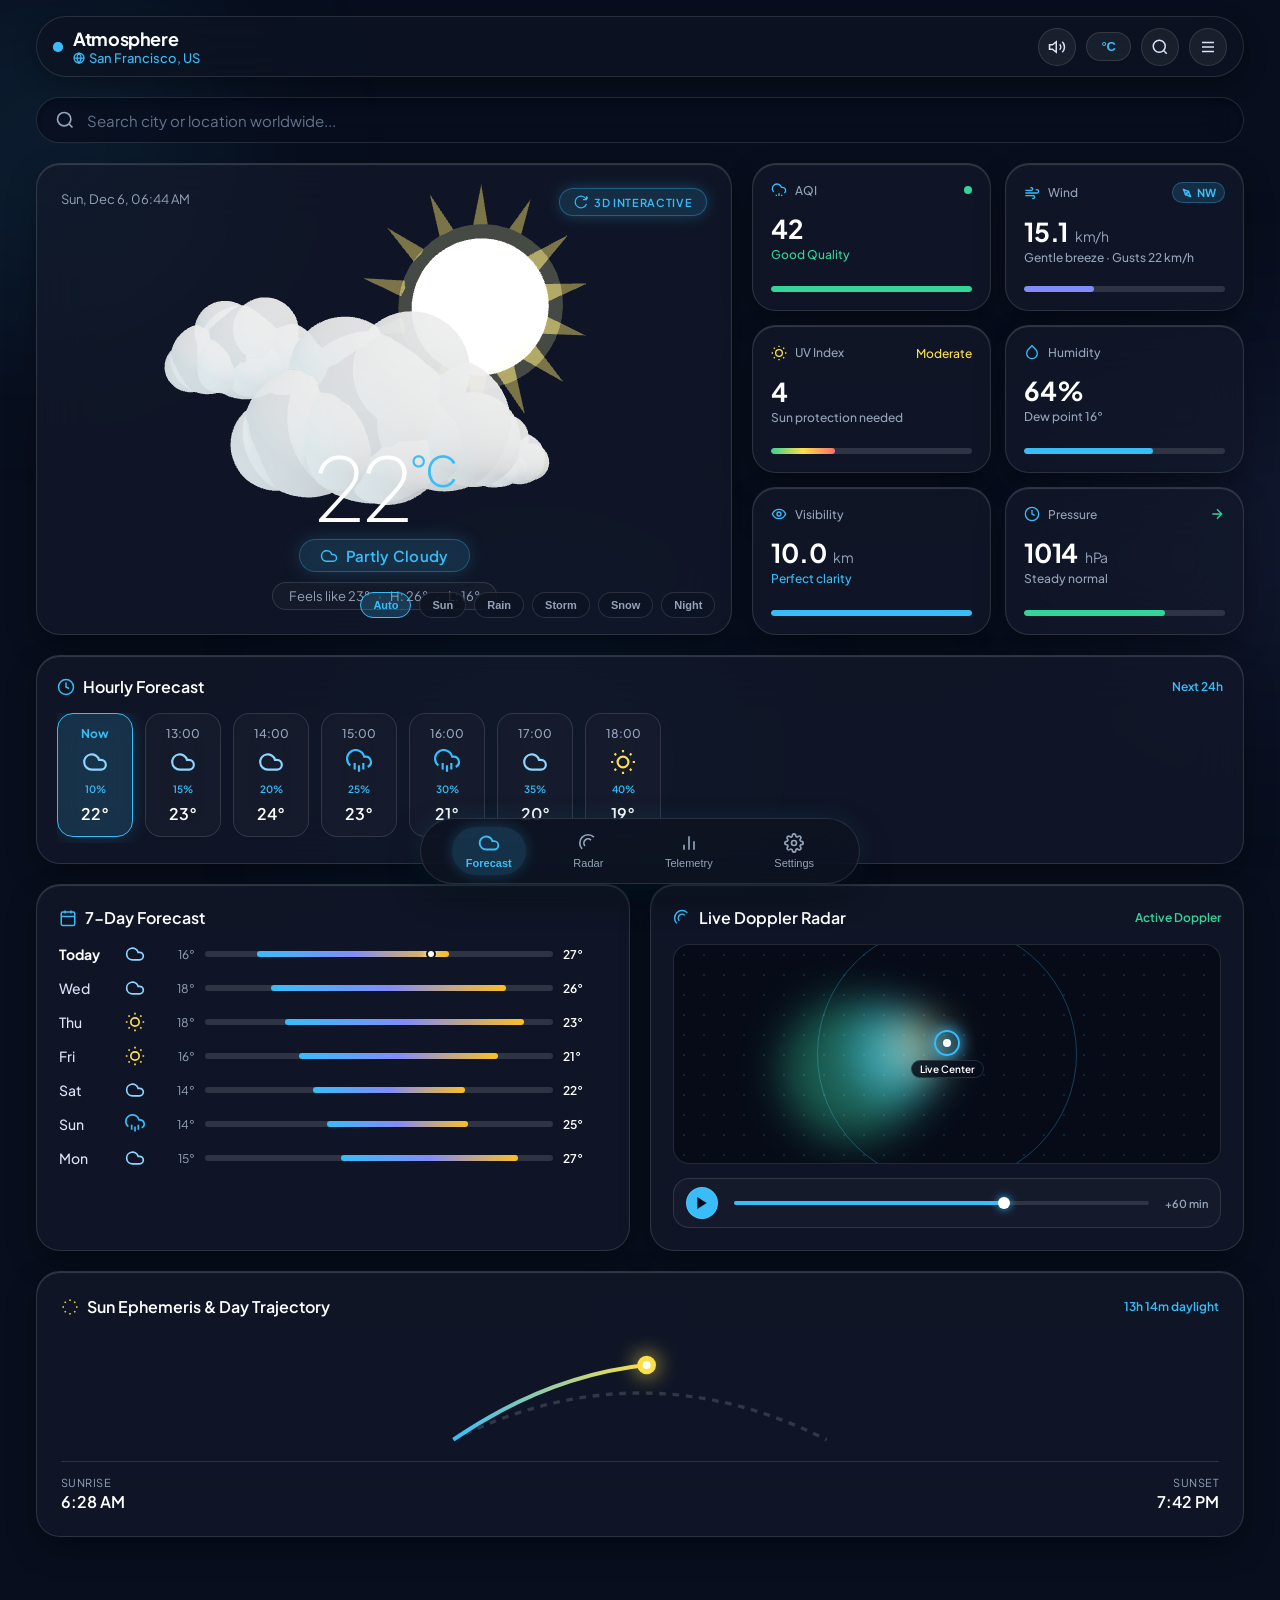
==== web/index.html @ 13c04c40 "feat(3d): Elevate UI into 3D Atmosphere weather application (v2.0.0) - Integrated Three.js WebGL 3D " ====
<!DOCTYPE html>
<html lang="en">
<head>
    <meta charset="UTF-8">
    <meta name="viewport" content="width=device-width, initial-scale=1.0, maximum-scale=1.0, user-scalable=no">
    <title>Atmosphere 3D - Premium Modern Weather Application</title>
    <!-- Google Fonts: Plus Jakarta Sans -->
    <link rel="preconnect" href="https://fonts.googleapis.com">
    <link rel="preconnect" href="https://fonts.gstatic.com" crossorigin>
    <link href="https://fonts.googleapis.com/css2?family=Plus+Jakarta+Sans:wght@200;300;400;500;600;700;800&display=swap" rel="stylesheet">
    <link rel="stylesheet" href="css/style.css">
</head>
<body>

    <!-- Atmospheric Radiant Background Spheres -->
    <div class="aurora-bg">
        <div class="aurora-sphere sphere-1"></div>
        <div class="aurora-sphere sphere-2"></div>
        <div class="aurora-sphere sphere-3"></div>
    </div>

    <!-- Main Application Shell -->
    <div class="app-container">

        <!-- Top Navigation Bar -->
        <header class="top-nav">
            <div class="nav-brand" id="locationBtn">
                <div class="live-dot">
                    <span class="pulse"></span>
                    <span></span>
                </div>
                <div>
                    <div class="brand-text">Atmosphere</div>
                    <div class="location-badge">
                        <svg width="12" height="12" viewBox="0 0 24 24" fill="none" stroke="currentColor" stroke-width="2.5"><circle cx="12" cy="12" r="10"/><path d="M12 2a14.5 14.5 0 0 0 0 20 14.5 14.5 0 0 0 0-20M2 12h20"/></svg>
                        <span id="tvCityName">San Francisco, US</span>
                    </div>
                </div>
            </div>

            <div class="nav-actions">
                <button class="icon-btn" id="soundToggleBtn" aria-label="Toggle Sound" title="Toggle Ambient Audio">
                    <svg width="18" height="18" viewBox="0 0 24 24" fill="none" stroke="currentColor" stroke-width="2"><path d="M11 5L6 9H2v6h4l5 4V5z"/><path d="M19.07 4.93a10 10 0 0 1 0 14.14M15.54 8.46a5 5 0 0 1 0 7.07"/></svg>
                </button>
                <button class="unit-toggle" id="unitToggleBtn" aria-label="Toggle Temperature Unit">°C</button>
                <button class="icon-btn" id="openSearchDrawerBtn" aria-label="Search Locations">
                    <svg width="18" height="18" viewBox="0 0 24 24" fill="none" stroke="currentColor" stroke-width="2"><circle cx="11" cy="11" r="8"/><path d="m21 21-4.3-4.3"/></svg>
                </button>
                <button class="icon-btn" id="openSettingsDrawerBtn" aria-label="Settings & Menu">
                    <svg width="18" height="18" viewBox="0 0 24 24" fill="none" stroke="currentColor" stroke-width="2"><line x1="4" y1="12" x2="20" y2="12"/><line x1="4" y1="6" x2="20" y2="6"/><line x1="4" y1="18" x2="20" y2="18"/></svg>
                </button>
            </div>
        </header>

        <!-- Recessed Search Input Field -->
        <div class="search-bar-wrap">
            <div class="search-bar">
                <svg width="20" height="20" viewBox="0 0 24 24" fill="none" stroke="currentColor" stroke-width="2"><circle cx="11" cy="11" r="8"/><path d="m21 21-4.3-4.3"/></svg>
                <input type="text" id="citySearchInput" placeholder="Search city or location worldwide..." autocomplete="off">
            </div>
        </div>

        <!-- Weather Advisory Banner -->
        <div class="alert-banner" id="alertBanner" style="display: none;">
            <div class="alert-content">
                <svg width="22" height="22" viewBox="0 0 24 24" fill="none" stroke="#f59e0b" stroke-width="2"><path d="m21.73 18-8-14a2 2 0 0 0-3.48 0l-8 14A2 2 0 0 0 4 21h16a2 2 0 0 0 1.73-3Z"/><line x1="12" y1="9" x2="12" y2="13"/><line x1="12" y1="17" x2="12.01" y2="17"/></svg>
                <div>
                    <div class="alert-title" id="alertTitle">High Wind Advisory</div>
                    <div class="alert-desc" id="alertDesc">In effect until 8:00 PM PST · Sustained gusts detected</div>
                </div>
            </div>
            <svg width="18" height="18" viewBox="0 0 24 24" fill="none" stroke="#fde047" stroke-width="2"><path d="m9 18 6-6-6-6"/></svg>
        </div>

        <!-- Bento Grid Dashboard -->
        <div class="dashboard-grid">

            <!-- 1. 3D Hero Weather Stage Card -->
            <div class="glass-panel hero-stage-card hero-weather-col">
                <!-- Three.js Canvas Container -->
                <div class="canvas-3d-wrapper" id="heroWeatherCanvas"></div>

                <!-- Overlay Typography -->
                <div class="hero-overlay-content">
                    <div class="hero-top-meta">
                        <div>
                            <div class="date-subtitle" id="tvCurrentDate">Tuesday, Nov 18 · 10:45 AM</div>
                        </div>
                        <div class="interactive-pill-badge" title="Drag with mouse or touch to rotate 3D scene">
                            <svg width="14" height="14" viewBox="0 0 24 24" fill="none" stroke="currentColor" stroke-width="2"><path d="M21.5 2v6h-6M21.34 15.57a10 10 0 1 1-.57-8.38l5.67-5.67"/></svg>
                            3D Interactive
                        </div>
                    </div>

                    <div class="hero-bottom-metrics">
                        <div class="temperature-display">
                            <span id="tvHeroTemperature">22</span>
                            <span class="temp-unit-symbol" id="tvTempUnitSymbol">°C</span>
                        </div>
                        <div class="weather-condition-pill">
                            <svg width="18" height="18" viewBox="0 0 24 24" fill="none" stroke="currentColor" stroke-width="2"><path d="M17.5 19H9a7 7 0 1 1 6.71-9h1.79a4.5 4.5 0 1 1 0 9Z"/></svg>
                            <span id="tvConditionText">Partly Cloudy</span>
                        </div>
                        <div class="high-low-capsule" id="tvHighLowSummary">
                            Feels like 23° <span class="dot">·</span> H: 26° <span class="dot">·</span> L: 16°
                        </div>
                    </div>
                </div>

                <!-- 3D Scene Controls Preset Switcher -->
                <div class="scene-controls-toolbar">
                    <button class="scene-btn active" data-condition="partly_cloudy" data-day="true">Auto</button>
                    <button class="scene-btn" data-condition="clear" data-day="true">Sun</button>
                    <button class="scene-btn" data-condition="rain" data-day="true">Rain</button>
                    <button class="scene-btn" data-condition="thunderstorm" data-day="true">Storm</button>
                    <button class="scene-btn" data-condition="snow" data-day="true">Snow</button>
                    <button class="scene-btn" data-condition="clear" data-day="false">Night</button>
                </div>
            </div>

            <!-- 2. Precision Weather Telemetry Grid -->
            <div class="telemetry-col" id="telemetrySection">
                <div class="telemetry-grid">
                    <!-- AQI Card -->
                    <div class="glass-panel telemetry-card">
                        <div class="telemetry-top">
                            <div class="telemetry-label">
                                <svg width="16" height="16" viewBox="0 0 24 24" fill="none" stroke="#38bdf8" stroke-width="2"><path d="M4 14.899A7 7 0 1 1 15.71 8h1.79a4.5 4.5 0 0 1 2.5 8.242M8 19v2M12 17v4M16 19v2"/></svg>
                                <span>AQI</span>
                            </div>
                            <div class="telemetry-indicator-dot" id="aqiDot" style="background-color: #34d399;"></div>
                        </div>
                        <div>
                            <div class="telemetry-val" id="tvAqiNumber">42</div>
                            <div class="telemetry-desc" id="tvAqiDescription" style="color: #34d399;">Good Quality</div>
                        </div>
                        <div class="progress-track">
                            <div class="progress-fill" id="aqiFill" style="width: 42%; background-color: #34d399;"></div>
                        </div>
                    </div>

                    <!-- Wind Card with 3D Compass -->
                    <div class="glass-panel telemetry-card">
                        <div class="telemetry-top">
                            <div class="telemetry-label">
                                <svg width="16" height="16" viewBox="0 0 24 24" fill="none" stroke="#38bdf8" stroke-width="2"><path d="M17.7 7.7a2.5 2.5 0 1 1 1.8 4.3H2M9.6 4.6A2 2 0 1 1 11 8H2M12.6 19.4A2 2 0 1 0 14 16H2"/></svg>
                                <span>Wind</span>
                            </div>
                            <div class="compass-badge">
                                <svg class="compass-arrow" id="windNeedleIcon" width="12" height="12" viewBox="0 0 24 24" fill="none" stroke="currentColor" stroke-width="3"><path d="m12 2 4 10H8l4-10Z"/><path d="m12 22 4-10H8l4 10Z"/></svg>
                                <span id="tvWindDirectionBadge">NW</span>
                            </div>
                        </div>
                        <div>
                            <div class="telemetry-val"><span id="tvWindSpeedVal">14</span> <small>km/h</small></div>
                            <div class="telemetry-desc" style="color: var(--text-variant);">Gentle breeze · Gusts 22 km/h</div>
                        </div>
                        <div class="progress-track">
                            <div class="progress-fill" style="width: 35%; background: var(--secondary-indigo);"></div>
                        </div>
                    </div>

                    <!-- UV Index Card -->
                    <div class="glass-panel telemetry-card">
                        <div class="telemetry-top">
                            <div class="telemetry-label">
                                <svg width="16" height="16" viewBox="0 0 24 24" fill="none" stroke="#fde047" stroke-width="2"><circle cx="12" cy="12" r="5"/><path d="M12 1v2M12 21v2M4.22 4.22l1.42 1.42M18.36 18.36l1.42 1.42M1 12h2M21 12h2M4.22 19.78l1.42-1.42M18.36 5.64l1.42-1.42"/></svg>
                                <span>UV Index</span>
                            </div>
                            <span class="telemetry-desc" id="tvUvDesc" style="color: #fde047;">Moderate</span>
                        </div>
                        <div>
                            <div class="telemetry-val" id="tvUvVal">3</div>
                            <div class="telemetry-desc" style="color: var(--text-variant);">Sun protection needed</div>
                        </div>
                        <div class="progress-track">
                            <div class="progress-fill" id="uvFill" style="width: 35%; background: linear-gradient(90deg, #34d399, #fde047, #f87171);"></div>
                        </div>
                    </div>

                    <!-- Humidity Card -->
                    <div class="glass-panel telemetry-card">
                        <div class="telemetry-top">
                            <div class="telemetry-label">
                                <svg width="16" height="16" viewBox="0 0 24 24" fill="none" stroke="#38bdf8" stroke-width="2"><path d="M12 2.69l5.66 5.66a8 8 0 1 1-11.31 0z"/></svg>
                                <span>Humidity</span>
                            </div>
                        </div>
                        <div>
                            <div class="telemetry-val" id="tvHumidityVal">64%</div>
                            <div class="telemetry-desc" style="color: var(--text-variant);">Dew point 16°</div>
                        </div>
                        <div class="progress-track">
                            <div class="progress-fill" id="humFill" style="width: 64%; background: var(--primary-cyan);"></div>
                        </div>
                    </div>

                    <!-- Visibility Card -->
                    <div class="glass-panel telemetry-card">
                        <div class="telemetry-top">
                            <div class="telemetry-label">
                                <svg width="16" height="16" viewBox="0 0 24 24" fill="none" stroke="#38bdf8" stroke-width="2"><path d="M2 12s3-7 10-7 10 7 10 7-3 7-10 7-10-7-10-7Z"/><circle cx="12" cy="12" r="3"/></svg>
                                <span>Visibility</span>
                            </div>
                        </div>
                        <div>
                            <div class="telemetry-val"><span id="tvVisibilityVal">10.0</span> <small>km</small></div>
                            <div class="telemetry-desc" style="color: var(--primary-cyan);">Perfect clarity</div>
                        </div>
                        <div class="progress-track">
                            <div class="progress-fill" style="width: 100%; background: var(--primary-cyan);"></div>
                        </div>
                    </div>

                    <!-- Pressure Card -->
                    <div class="glass-panel telemetry-card">
                        <div class="telemetry-top">
                            <div class="telemetry-label">
                                <svg width="16" height="16" viewBox="0 0 24 24" fill="none" stroke="#38bdf8" stroke-width="2"><circle cx="12" cy="12" r="10"/><path d="M12 6v6l4 2"/></svg>
                                <span>Pressure</span>
                            </div>
                            <svg width="16" height="16" viewBox="0 0 24 24" fill="none" stroke="#34d399" stroke-width="2"><line x1="5" y1="12" x2="19" y2="12"/><polyline points="12 5 19 12 12 19"/></svg>
                        </div>
                        <div>
                            <div class="telemetry-val"><span id="tvPressureVal">1014</span> <small>hPa</small></div>
                            <div class="telemetry-desc" style="color: var(--text-variant);">Steady normal</div>
                        </div>
                        <div class="progress-track">
                            <div class="progress-fill" style="width: 70%; background: var(--emerald-green);"></div>
                        </div>
                    </div>
                </div>
            </div>

            <!-- 3. Hourly Forecast Carousel Card -->
            <div class="glass-panel hourly-card forecast-hourly-col" id="hourlySection">
                <div class="section-header">
                    <div class="section-title">
                        <svg width="18" height="18" viewBox="0 0 24 24" fill="none" stroke="#38bdf8" stroke-width="2"><circle cx="12" cy="12" r="10"/><polyline points="12 6 12 12 16 14"/></svg>
                        <span>Hourly Forecast</span>
                    </div>
                    <span class="section-badge">Next 24h</span>
                </div>
                <div class="hourly-track" id="hourlyTrack">
                    <!-- Injected dynamically by app.js -->
                </div>
            </div>

            <!-- 4. 7-Day Forecast Bento Panel -->
            <div class="glass-panel weekly-forecast-card forecast-weekly-col">
                <div class="section-header">
                    <div class="section-title">
                        <svg width="18" height="18" viewBox="0 0 24 24" fill="none" stroke="#38bdf8" stroke-width="2"><rect x="3" y="4" width="18" height="18" rx="2" ry="2"/><line x1="16" y1="2" x2="16" y2="6"/><line x1="8" y1="2" x2="8" y2="6"/><line x1="3" y1="10" x2="21" y2="10"/></svg>
                        <span>7-Day Forecast</span>
                    </div>
                </div>
                <div class="daily-rows-wrap" id="dailyRowsContainer">
                    <!-- Injected dynamically by app.js with Apple weather gradient range bars -->
                </div>
            </div>

            <!-- 5. Doppler Radar Preview Card -->
            <div class="glass-panel radar-card radar-col" id="radarSection">
                <div class="section-header">
                    <div class="section-title">
                        <svg width="18" height="18" viewBox="0 0 24 24" fill="none" stroke="#38bdf8" stroke-width="2"><path d="M19.07 4.93A10 10 0 0 0 4.93 19.07M15.54 8.46a5 5 0 0 0-7.07 7.07M12 12v.01"/></svg>
                        <span>Live Doppler Radar</span>
                    </div>
                    <span class="section-badge" style="color: #34d399;">Active Doppler</span>
                </div>

                <div class="radar-viewport">
                    <div class="radar-grid"></div>
                    <div class="radar-sweep-beam"></div>
                    <div class="radar-rain-bloom bloom-green"></div>
                    <div class="radar-rain-bloom bloom-cyan"></div>
                    <div class="radar-rain-bloom bloom-yellow"></div>
                    <div class="radar-pin">
                        <div class="pin-ring"><div class="pin-core"></div></div>
                        <div class="pin-label">Live Center</div>
                    </div>
                </div>

                <div class="radar-controls-strip">
                    <button class="icon-btn" id="radarPlayBtn" style="width: 32px; height: 32px; background: var(--primary-cyan); color: #080e1d;">
                        <svg width="16" height="16" viewBox="0 0 24 24" fill="currentColor"><polygon points="5 3 19 12 5 21 5 3"/></svg>
                    </button>
                    <div class="radar-timeline-track">
                        <div class="radar-timeline-progress"></div>
                        <div class="radar-thumb"></div>
                    </div>
                    <span style="font-size: 11px; color: var(--text-variant); font-weight: 600;">+60 min</span>
                </div>
            </div>

            <!-- 6. Solar Ephemeris & Daylight Trajectory Arc Card -->
            <div class="glass-panel ephemeris-card ephemeris-col">
                <div class="section-header">
                    <div class="section-title">
                        <svg width="18" height="18" viewBox="0 0 24 24" fill="none" stroke="#fde047" stroke-width="2"><path d="M12 2v2M12 20v2M4.93 4.93l1.41 1.41M17.66 17.66l1.41 1.41M2 12h2M20 12h2M6.34 17.66l-1.41 1.41M19.07 4.93l-1.41 1.41"/></svg>
                        <span>Sun Ephemeris & Day Trajectory</span>
                    </div>
                    <span class="section-badge">13h 14m daylight</span>
                </div>

                <div class="ephemeris-arc-wrap">
                    <svg viewBox="0 0 320 90" fill="none">
                        <!-- Arched Orbit Track -->
                        <path d="M 20 80 Q 160 10 300 80" stroke="rgba(255, 255, 255, 0.14)" stroke-width="2.5" stroke-dasharray="5 5"/>
                        <!-- Active Day Progress Arc -->
                        <path d="M 20 80 Q 90 32 165 24" stroke="url(#sunArcGrad)" stroke-width="3"/>
                        <defs>
                            <linearGradient id="sunArcGrad" x1="0%" y1="0%" x2="100%" y2="0%">
                                <stop offset="0%" stop-color="#38bdf8"/>
                                <stop offset="100%" stop-color="#fde047"/>
                            </linearGradient>
                        </defs>
                        <!-- Glowing Sun Marker -->
                        <circle cx="165" cy="24" r="7" fill="#fde047" filter="drop-shadow(0 0 8px #fde047)"/>
                        <circle cx="165" cy="24" r="3" fill="#ffffff"/>
                    </svg>
                </div>

                <div class="ephemeris-footer">
                    <div class="sun-stat-col">
                        <span class="sun-stat-label">Sunrise</span>
                        <span class="sun-stat-time" id="tvSunriseTime">6:28 AM</span>
                    </div>
                    <div class="sun-stat-col" style="text-align: right;">
                        <span class="sun-stat-label">Sunset</span>
                        <span class="sun-stat-time" id="tvSunsetTime">7:42 PM</span>
                    </div>
                </div>
            </div>

        </div>

        <!-- Floating Bottom Navigation Dock -->
        <div class="bottom-dock-wrap">
            <nav class="bottom-dock">
                <button class="dock-btn active" data-tab="forecast">
                    <svg viewBox="0 0 24 24" fill="none" stroke="currentColor" stroke-width="2"><path d="M17.5 19H9a7 7 0 1 1 6.71-9h1.79a4.5 4.5 0 1 1 0 9Z"/></svg>
                    <span>Forecast</span>
                </button>
                <button class="dock-btn" data-tab="radar">
                    <svg viewBox="0 0 24 24" fill="none" stroke="currentColor" stroke-width="2"><path d="M19.07 4.93A10 10 0 0 0 4.93 19.07M15.54 8.46a5 5 0 0 0-7.07 7.07M12 12v.01"/></svg>
                    <span>Radar</span>
                </button>
                <button class="dock-btn" data-tab="telemetry">
                    <svg viewBox="0 0 24 24" fill="none" stroke="currentColor" stroke-width="2"><path d="M18 20V10M12 20V4M6 20v-6"/></svg>
                    <span>Telemetry</span>
                </button>
                <button class="dock-btn" data-tab="settings">
                    <svg viewBox="0 0 24 24" fill="none" stroke="currentColor" stroke-width="2"><circle cx="12" cy="12" r="3"/><path d="M19.4 15a1.65 1.65 0 0 0 .33 1.82l.06.06a2 2 0 0 1 0 2.83 2 2 0 0 1-2.83 0l-.06-.06a1.65 1.65 0 0 0-1.82-.33 1.65 1.65 0 0 0-1 1.51V21a2 2 0 0 1-2 2 2 2 0 0 1-2-2v-.09A1.65 1.65 0 0 0 9 19.4a1.65 1.65 0 0 0-1.82.33l-.06.06a2 2 0 0 1-2.83 0 2 2 0 0 1 0-2.83l.06-.06a1.65 1.65 0 0 0 .33-1.82 1.65 1.65 0 0 0-1.51-1H3a2 2 0 0 1-2-2 2 2 0 0 1 2-2h.09A1.65 1.65 0 0 0 4.6 9a1.65 1.65 0 0 0-.33-1.82l-.06-.06a2 2 0 0 1 0-2.83 2 2 0 0 1 2.83 0l.06.06a1.65 1.65 0 0 0 1.82.33H9a1.65 1.65 0 0 0 1-1.51V3a2 2 0 0 1 2-2 2 2 0 0 1 2 2v.09a1.65 1.65 0 0 0 1 1.51 1.65 1.65 0 0 0 1.82-.33l.06-.06a2 2 0 0 1 2.83 0 2 2 0 0 1 0 2.83l-.06.06a1.65 1.65 0 0 0-.33 1.82V9a1.65 1.65 0 0 0 1.51 1H21a2 2 0 0 1 2 2 2 2 0 0 1-2 2h-.09a1.65 1.65 0 0 0-1.51 1z"/></svg>
                    <span>Settings</span>
                </button>
            </nav>
        </div>

    </div>

    <!-- Drawer Backdrop -->
    <div class="drawer-backdrop" id="drawerBackdrop"></div>

    <!-- Locations & Saved Cities Side Drawer -->
    <aside class="side-drawer" id="locationsDrawer">
        <div class="drawer-header">
            <h2 class="drawer-title">Saved Locations</h2>
            <button class="icon-btn close-drawer-btn" aria-label="Close Drawer">
                <svg width="20" height="20" viewBox="0 0 24 24" fill="none" stroke="currentColor" stroke-width="2"><line x1="18" y1="6" x2="6" y2="18"/><line x1="6" y1="6" x2="18" y2="18"/></svg>
            </button>
        </div>

        <div class="saved-city-card" data-city="San Francisco">
            <div>
                <div class="saved-city-name">San Francisco</div>
                <div class="saved-city-country">United States · Current Location</div>
            </div>
            <div class="saved-city-temp">22°</div>
        </div>

        <div class="saved-city-card" data-city="Tokyo">
            <div>
                <div class="saved-city-name">Tokyo</div>
                <div class="saved-city-country">Japan · Night Rain</div>
            </div>
            <div class="saved-city-temp">18°</div>
        </div>

        <div class="saved-city-card" data-city="London">
            <div>
                <div class="saved-city-name">London</div>
                <div class="saved-city-country">United Kingdom · Overcast</div>
            </div>
            <div class="saved-city-temp">14°</div>
        </div>

        <div class="saved-city-card" data-city="New York">
            <div>
                <div class="saved-city-name">New York</div>
                <div class="saved-city-country">United States · Sunny & Clear</div>
            </div>
            <div class="saved-city-temp">27°</div>
        </div>

        <div class="saved-city-card" data-city="Reykjavik">
            <div>
                <div class="saved-city-name">Reykjavik</div>
                <div class="saved-city-country">Iceland · Light Snow</div>
            </div>
            <div class="saved-city-temp">1°</div>
        </div>
    </aside>

    <!-- Settings & System Diagnostics Side Drawer -->
    <aside class="side-drawer" id="settingsDrawer">
        <div class="drawer-header">
            <h2 class="drawer-title">Settings & Diagnostics</h2>
            <button class="icon-btn close-drawer-btn" aria-label="Close Drawer">
                <svg width="20" height="20" viewBox="0 0 24 24" fill="none" stroke="currentColor" stroke-width="2"><line x1="18" y1="6" x2="6" y2="18"/><line x1="6" y1="6" x2="18" y2="18"/></svg>
            </button>
        </div>

        <div class="system-info-row">
            <span class="system-info-label">Application</span>
            <span class="system-info-val">Atmosphere 3D v2.0</span>
        </div>
        <div class="system-info-row">
            <span class="system-info-label">Renderer</span>
            <span class="system-info-val">Three.js WebGL (Hardware Accelerated)</span>
        </div>
        <div class="system-info-row">
            <span class="system-info-label">Weather Provider</span>
            <span class="system-info-val">OpenWeatherMap API 2.5</span>
        </div>
        <div class="system-info-row">
            <span class="system-info-label">Design Framework</span>
            <span class="system-info-val">Google Stitch Raytraced Glass</span>
        </div>
        <div class="system-info-row">
            <span class="system-info-label">GPS Geolocation</span>
            <span class="system-info-val" style="color: #34d399;">Active (Fine Accuracy)</span>
        </div>
        <div class="system-info-row">
            <span class="system-info-label">Target Refresh Rate</span>
            <span class="system-info-val" style="color: var(--primary-cyan);">60 FPS</span>
        </div>
    </aside>

    <!-- Bundled Three.js Engine & App Scripts -->
    <script src="js/three.min.js"></script>
    <script src="js/weather3d.js"></script>
    <script src="js/app.js"></script>
</body>
</html>
---- web/css/style.css ----
/* ==========================================================================
   Atmosphere 3D - Futuristic Premium Weather Application Stylesheet
   Google Stitch Design System & Raytraced Glassmorphism
   ========================================================================== */

:root {
    --bg-dark: #080e1d;
    --surface: #0d1322;
    --surface-low: #151b2b;
    --surface-container: #191f2f;
    --surface-high: #242a3a;
    --surface-highest: #2f3445;
    
    --primary: #8ed5ff;
    --primary-cyan: #38bdf8;
    --primary-glow: rgba(56, 189, 248, 0.35);
    
    --secondary-indigo: #818cf8;
    --secondary-purple: #bdc2ff;
    --tertiary-amber: #fde047;
    --alert-amber: #f59e0b;
    --emerald-green: #34d399;
    
    --text-white: #ffffff;
    --text-on-surface: #dde2f8;
    --text-variant: #94a3b8;
    --text-muted: #64748b;
    
    --border-glass: rgba(255, 255, 255, 0.12);
    --border-glass-light: rgba(255, 255, 255, 0.22);
    --border-focus: rgba(56, 189, 248, 0.55);
    
    --radius-sm: 10px;
    --radius-md: 16px;
    --radius-lg: 24px;
    --radius-pill: 9999px;
    
    --font-family: 'Plus Jakarta Sans', -apple-system, BlinkMacSystemFont, 'Segoe UI', Roboto, sans-serif;
}

* {
    margin: 0;
    padding: 0;
    box-sizing: border-box;
    -webkit-tap-highlight-color: transparent;
}

body {
    font-family: var(--font-family);
    background-color: var(--bg-dark);
    color: var(--text-on-surface);
    min-height: 100vh;
    overflow-x: hidden;
    position: relative;
    user-select: none;
    -webkit-font-smoothing: antialiased;
}

/* ==========================================================================
   Atmospheric Aurora Mesh & Radiance Spheres
   ========================================================================== */
.aurora-bg {
    position: fixed;
    top: 0;
    left: 0;
    width: 100vw;
    height: 100vh;
    pointer-events: none;
    z-index: 0;
    overflow: hidden;
    transition: background 1.5s ease;
}

.aurora-sphere {
    position: absolute;
    border-radius: 50%;
    filter: blur(100px);
    opacity: 0.35;
    animation: aurora-float 18s infinite alternate ease-in-out;
}

.sphere-1 {
    top: -10%;
    left: -15%;
    width: 480px;
    height: 480px;
    background: radial-gradient(circle, rgba(56, 189, 248, 0.45) 0%, transparent 70%);
}

.sphere-2 {
    top: 30%;
    right: -20%;
    width: 520px;
    height: 520px;
    background: radial-gradient(circle, rgba(129, 140, 248, 0.35) 0%, transparent 70%);
    animation-delay: -5s;
}

.sphere-3 {
    bottom: -15%;
    left: 20%;
    width: 550px;
    height: 550px;
    background: radial-gradient(circle, rgba(2, 132, 199, 0.3) 0%, transparent 70%);
    animation-delay: -10s;
}

@keyframes aurora-float {
    0% { transform: translate(0, 0) scale(1); }
    50% { transform: translate(40px, 60px) scale(1.12); }
    100% { transform: translate(-30px, 30px) scale(0.95); }
}

/* ==========================================================================
   Glassmorphism & Specular 3D Slabs
   ========================================================================== */
.glass-panel {
    background: rgba(21, 27, 43, 0.65);
    backdrop-filter: blur(28px);
    -webkit-backdrop-filter: blur(28px);
    border: 1px solid var(--border-glass);
    border-radius: var(--radius-lg);
    box-shadow: 
        inset 0 1px 1px 0 rgba(255, 255, 255, 0.16),
        0 12px 32px -4px rgba(0, 0, 0, 0.4);
    transition: transform 0.3s cubic-bezier(0.16, 1, 0.3, 1), box-shadow 0.3s ease, border-color 0.3s ease;
    position: relative;
    overflow: hidden;
}

.glass-panel:hover {
    border-color: rgba(56, 189, 248, 0.35);
    box-shadow: 
        inset 0 1px 1px 0 rgba(255, 255, 255, 0.22),
        0 16px 40px -6px rgba(56, 189, 248, 0.16),
        0 12px 32px -4px rgba(0, 0, 0, 0.5);
}

.glass-pill {
    background: rgba(25, 31, 47, 0.7);
    backdrop-filter: blur(16px);
    -webkit-backdrop-filter: blur(16px);
    border: 1px solid var(--border-glass);
    border-radius: var(--radius-pill);
    box-shadow: inset 0 1px 1px 0 rgba(255, 255, 255, 0.12);
}

/* ==========================================================================
   App Layout Shell
   ========================================================================== */
.app-container {
    position: relative;
    z-index: 1;
    width: 100%;
    max-width: 1240px;
    margin: 0 auto;
    padding: 16px 16px 100px 16px;
    min-height: 100vh;
}

/* Header & Top Bar */
.top-nav {
    display: flex;
    align-items: center;
    justify-content: space-between;
    padding: 10px 16px;
    border-radius: var(--radius-pill);
    background: rgba(13, 19, 34, 0.75);
    backdrop-filter: blur(24px);
    -webkit-backdrop-filter: blur(24px);
    border: 1px solid var(--border-glass);
    margin-bottom: 20px;
    position: sticky;
    top: 12px;
    z-index: 100;
    box-shadow: 0 8px 24px rgba(0, 0, 0, 0.3);
}

.nav-brand {
    display: flex;
    align-items: center;
    gap: 10px;
    cursor: pointer;
}

.live-dot {
    position: relative;
    width: 10px;
    height: 10px;
}

.live-dot span {
    position: absolute;
    width: 100%;
    height: 100%;
    border-radius: 50%;
    background-color: var(--primary-cyan);
}

.live-dot .pulse {
    animation: ping 1.8s cubic-bezier(0, 0, 0.2, 1) infinite;
    opacity: 0.75;
}

@keyframes ping {
    75%, 100% {
        transform: scale(2.2);
        opacity: 0;
    }
}

.brand-text {
    font-size: 18px;
    font-weight: 700;
    letter-spacing: -0.02em;
    color: var(--text-white);
}

.location-badge {
    font-size: 13px;
    color: var(--primary-cyan);
    font-weight: 500;
    display: flex;
    align-items: center;
    gap: 4px;
}

.nav-actions {
    display: flex;
    align-items: center;
    gap: 10px;
}

.icon-btn {
    width: 38px;
    height: 38px;
    border-radius: 50%;
    background: rgba(255, 255, 255, 0.06);
    border: 1px solid var(--border-glass);
    color: var(--text-on-surface);
    display: flex;
    align-items: center;
    justify-content: center;
    cursor: pointer;
    transition: all 0.2s ease;
}

.icon-btn:hover {
    background: rgba(56, 189, 248, 0.2);
    color: var(--primary-cyan);
    border-color: var(--primary-cyan);
    transform: scale(1.05);
}

.unit-toggle {
    padding: 6px 14px;
    border-radius: var(--radius-pill);
    background: rgba(255, 255, 255, 0.06);
    border: 1px solid var(--border-glass);
    color: var(--primary-cyan);
    font-size: 13px;
    font-weight: 600;
    cursor: pointer;
    transition: all 0.2s ease;
}

.unit-toggle:hover {
    background: rgba(56, 189, 248, 0.18);
}

/* ==========================================================================
   Search Input Bar
   ========================================================================== */
.search-bar-wrap {
    margin-bottom: 20px;
}

.search-bar {
    display: flex;
    align-items: center;
    padding: 12px 18px;
    border-radius: var(--radius-pill);
    background: rgba(8, 14, 29, 0.7);
    backdrop-filter: blur(20px);
    -webkit-backdrop-filter: blur(20px);
    border: 1px solid var(--border-glass);
    transition: all 0.25s ease;
    box-shadow: inset 0 2px 4px rgba(0, 0, 0, 0.3);
}

.search-bar:focus-within {
    border-color: var(--primary-cyan);
    box-shadow: 0 0 16px -2px var(--primary-glow), inset 0 2px 4px rgba(0, 0, 0, 0.2);
}

.search-bar svg {
    color: var(--text-variant);
    margin-right: 12px;
    flex-shrink: 0;
}

.search-bar input {
    flex: 1;
    background: transparent;
    border: none;
    outline: none;
    font-size: 15px;
    font-family: inherit;
    color: var(--text-white);
}

.search-bar input::placeholder {
    color: var(--text-muted);
}

/* Weather Advisory Alert Banner */
.alert-banner {
    display: flex;
    align-items: center;
    justify-content: space-between;
    padding: 14px 18px;
    background: rgba(245, 158, 11, 0.12);
    border: 1px solid rgba(245, 158, 11, 0.3);
    border-radius: var(--radius-md);
    margin-bottom: 24px;
    backdrop-filter: blur(16px);
    box-shadow: 0 0 20px -4px rgba(245, 158, 11, 0.2);
    animation: alert-pulse 3s infinite alternate ease-in-out;
}

@keyframes alert-pulse {
    0% { border-color: rgba(245, 158, 11, 0.3); }
    100% { border-color: rgba(245, 158, 11, 0.55); box-shadow: 0 0 24px -2px rgba(245, 158, 11, 0.35); }
}

.alert-content {
    display: flex;
    align-items: center;
    gap: 12px;
}

.alert-title {
    font-size: 14px;
    font-weight: 600;
    color: var(--tertiary-amber);
}

.alert-desc {
    font-size: 12px;
    color: rgba(253, 224, 71, 0.8);
    margin-top: 2px;
}

/* ==========================================================================
   Dashboard Bento Grid Layout (Responsive Multi-Screen)
   ========================================================================== */
.dashboard-grid {
    display: grid;
    grid-template-columns: 1fr;
    gap: 20px;
}

@media (min-width: 768px) {
    .dashboard-grid {
        grid-template-columns: repeat(12, 1fr);
    }
    
    .hero-weather-col {
        grid-column: span 12;
    }
    
    .forecast-hourly-col {
        grid-column: span 12;
    }
    
    .forecast-weekly-col {
        grid-column: span 6;
    }
    
    .telemetry-col {
        grid-column: span 6;
    }
    
    .ephemeris-col {
        grid-column: span 12;
    }
    
    .radar-col {
        grid-column: span 12;
    }
}

@media (min-width: 1080px) {
    .dashboard-grid {
        grid-template-columns: repeat(12, 1fr);
    }
    
    .hero-weather-col {
        grid-column: span 7;
    }
    
    .telemetry-col {
        grid-column: span 5;
    }
    
    .forecast-hourly-col {
        grid-column: span 12;
    }
    
    .forecast-weekly-col {
        grid-column: span 6;
    }
    
    .radar-col {
        grid-column: span 6;
    }
    
    .ephemeris-col {
        grid-column: span 12;
    }
}

/* ==========================================================================
   3D Hero Weather Stage Card
   ========================================================================== */
.hero-stage-card {
    padding: 24px;
    min-height: 440px;
    display: flex;
    flex-direction: column;
    justify-content: space-between;
    position: relative;
    overflow: hidden;
}

.canvas-3d-wrapper {
    position: absolute;
    top: 0;
    left: 0;
    width: 100%;
    height: 100%;
    z-index: 1;
    cursor: grab;
}

.canvas-3d-wrapper:active {
    cursor: grabbing;
}

.hero-overlay-content {
    position: relative;
    z-index: 10;
    pointer-events: none;
    display: flex;
    flex-direction: column;
    height: 100%;
    justify-content: space-between;
}

.hero-top-meta {
    display: flex;
    align-items: flex-start;
    justify-content: space-between;
}

.city-headline {
    font-size: 32px;
    font-weight: 700;
    letter-spacing: -0.02em;
    color: var(--text-white);
}

.date-subtitle {
    font-size: 13px;
    color: var(--text-variant);
    margin-top: 3px;
}

.interactive-pill-badge {
    pointer-events: auto;
    font-size: 11px;
    font-weight: 600;
    text-transform: uppercase;
    letter-spacing: 0.06em;
    padding: 6px 14px;
    border-radius: var(--radius-pill);
    background: rgba(56, 189, 248, 0.15);
    border: 1px solid rgba(56, 189, 248, 0.35);
    color: var(--primary-cyan);
    box-shadow: 0 0 16px -2px var(--primary-glow);
    display: inline-flex;
    align-items: center;
    gap: 6px;
    cursor: pointer;
    transition: all 0.2s ease;
}

.interactive-pill-badge:hover {
    background: rgba(56, 189, 248, 0.25);
    transform: translateY(-1px);
}

.hero-bottom-metrics {
    display: flex;
    flex-direction: column;
    align-items: center;
    text-align: center;
    margin-top: 140px;
}

.temperature-display {
    font-size: 88px;
    font-weight: 200;
    line-height: 1;
    letter-spacing: -0.04em;
    color: var(--text-white);
    display: flex;
    align-items: flex-start;
}

.temp-unit-symbol {
    font-size: 42px;
    font-weight: 300;
    color: var(--primary-cyan);
    margin-top: 6px;
}

.weather-condition-pill {
    margin-top: 8px;
    padding: 6px 20px;
    border-radius: var(--radius-pill);
    background: rgba(56, 189, 248, 0.14);
    border: 1px solid rgba(56, 189, 248, 0.3);
    backdrop-filter: blur(12px);
    color: var(--primary-cyan);
    font-size: 15px;
    font-weight: 600;
    letter-spacing: 0.02em;
    display: inline-flex;
    align-items: center;
    gap: 8px;
    box-shadow: 0 0 20px -2px rgba(56, 189, 248, 0.25);
}

.high-low-capsule {
    margin-top: 10px;
    padding: 5px 16px;
    border-radius: var(--radius-pill);
    background: rgba(25, 31, 47, 0.65);
    border: 1px solid var(--border-glass);
    font-size: 13px;
    color: var(--text-variant);
    display: inline-flex;
    gap: 8px;
}

.high-low-capsule span.dot {
    color: var(--text-muted);
}

/* 3D Scene Controls Toolbar */
.scene-controls-toolbar {
    pointer-events: auto;
    position: absolute;
    bottom: 16px;
    right: 16px;
    z-index: 20;
    display: flex;
    gap: 8px;
}

.scene-btn {
    padding: 6px 12px;
    border-radius: var(--radius-pill);
    background: rgba(13, 19, 34, 0.8);
    border: 1px solid var(--border-glass);
    color: var(--text-variant);
    font-size: 11px;
    font-weight: 600;
    cursor: pointer;
    transition: all 0.2s ease;
    display: flex;
    align-items: center;
    gap: 4px;
}

.scene-btn:hover, .scene-btn.active {
    background: rgba(56, 189, 248, 0.2);
    border-color: var(--primary-cyan);
    color: var(--primary-cyan);
}

/* ==========================================================================
   Hourly Forecast Horizon Carousel
   ========================================================================== */
.hourly-card {
    padding: 20px;
}

.section-header {
    display: flex;
    align-items: center;
    justify-content: space-between;
    margin-bottom: 16px;
}

.section-title {
    font-size: 16px;
    font-weight: 600;
    color: var(--text-white);
    display: flex;
    align-items: center;
    gap: 8px;
}

.section-badge {
    font-size: 12px;
    color: var(--primary-cyan);
    font-weight: 600;
}

.hourly-track {
    display: flex;
    gap: 12px;
    overflow-x: auto;
    padding-bottom: 6px;
    scrollbar-width: none;
}

.hourly-track::-webkit-scrollbar {
    display: none;
}

.hourly-item {
    flex: 0 0 76px;
    height: 124px;
    padding: 12px 8px;
    border-radius: var(--radius-md);
    background: rgba(25, 31, 47, 0.6);
    border: 1px solid var(--border-glass);
    backdrop-filter: blur(16px);
    display: flex;
    flex-direction: column;
    align-items: center;
    justify-content: space-between;
    transition: all 0.25s cubic-bezier(0.16, 1, 0.3, 1);
    cursor: pointer;
}

.hourly-item:hover {
    transform: translateY(-4px);
    border-color: rgba(56, 189, 248, 0.4);
    box-shadow: 0 8px 20px -4px rgba(56, 189, 248, 0.25);
}

.hourly-item.active {
    background: rgba(56, 189, 248, 0.16);
    border-color: var(--primary-cyan);
    box-shadow: 0 0 20px -4px var(--primary-glow);
}

.hourly-time {
    font-size: 12px;
    font-weight: 500;
    color: var(--text-variant);
}

.hourly-item.active .hourly-time {
    color: var(--primary-cyan);
    font-weight: 700;
}

.hourly-icon {
    width: 28px;
    height: 28px;
}

.hourly-temp {
    font-size: 16px;
    font-weight: 600;
    color: var(--text-white);
}

.hourly-rain {
    font-size: 10px;
    color: var(--primary-cyan);
    font-weight: 600;
}

/* ==========================================================================
   7-Day Forecast Bento Panel
   ========================================================================== */
.weekly-forecast-card {
    padding: 22px;
}

.daily-rows-wrap {
    display: flex;
    flex-direction: column;
    gap: 14px;
    margin-top: 14px;
}

.daily-row {
    display: flex;
    align-items: center;
    justify-content: space-between;
    font-size: 14px;
}

.daily-day {
    width: 60px;
    font-weight: 500;
    color: var(--text-on-surface);
}

.daily-row.today .daily-day {
    color: var(--text-white);
    font-weight: 700;
}

.daily-icon-wrap {
    width: 32px;
    display: flex;
    justify-content: center;
}

.temp-range-bar-wrap {
    flex: 1;
    margin: 0 16px;
    display: flex;
    align-items: center;
    gap: 10px;
}

.temp-min {
    font-size: 12px;
    color: var(--text-variant);
    width: 28px;
    text-align: right;
}

.temp-max {
    font-size: 12px;
    color: var(--text-white);
    width: 28px;
    font-weight: 600;
}

.temp-bar-track {
    flex: 1;
    height: 6px;
    border-radius: var(--radius-pill);
    background: var(--surface-highest);
    position: relative;
    overflow: hidden;
}

.temp-bar-fill {
    position: absolute;
    height: 100%;
    border-radius: var(--radius-pill);
    background: linear-gradient(90deg, #38bdf8 0%, #818cf8 50%, #fbbf24 100%);
}

.current-temp-pin {
    position: absolute;
    top: 50%;
    transform: translate(-50%, -50%);
    width: 10px;
    height: 10px;
    border-radius: 50%;
    background: #ffffff;
    box-shadow: 0 0 8px #ffffff;
    border: 2px solid var(--surface);
}

/* ==========================================================================
   Precision Telemetry 2-Column Bento Grid
   ========================================================================== */
.telemetry-grid {
    display: grid;
    grid-template-columns: repeat(2, 1fr);
    gap: 14px;
}

.telemetry-card {
    padding: 18px;
    min-height: 148px;
    display: flex;
    flex-direction: column;
    justify-content: space-between;
}

.telemetry-top {
    display: flex;
    align-items: center;
    justify-content: space-between;
}

.telemetry-label {
    display: flex;
    align-items: center;
    gap: 8px;
    font-size: 12px;
    font-weight: 500;
    color: var(--text-variant);
}

.telemetry-indicator-dot {
    width: 8px;
    height: 8px;
    border-radius: 50%;
}

.telemetry-val {
    font-size: 26px;
    font-weight: 700;
    color: var(--text-white);
    letter-spacing: -0.01em;
}

.telemetry-val small {
    font-size: 14px;
    font-weight: 400;
    color: var(--text-variant);
    margin-left: 2px;
}

.telemetry-desc {
    font-size: 12px;
    margin-top: 2px;
    font-weight: 500;
}

.progress-track {
    width: 100%;
    height: 6px;
    border-radius: var(--radius-pill);
    background: var(--surface-highest);
    overflow: hidden;
    margin-top: 10px;
}

.progress-fill {
    height: 100%;
    border-radius: var(--radius-pill);
    transition: width 0.6s ease;
}

/* Compass Needle Icon Animation */
.compass-badge {
    display: inline-flex;
    align-items: center;
    gap: 4px;
    padding: 3px 8px;
    border-radius: var(--radius-pill);
    background: rgba(56, 189, 248, 0.15);
    border: 1px solid rgba(56, 189, 248, 0.3);
    color: var(--primary-cyan);
    font-size: 11px;
    font-weight: 700;
}

.compass-arrow {
    transition: transform 0.8s cubic-bezier(0.16, 1, 0.3, 1);
}

/* ==========================================================================
   Solar Ephemeris Card (Sunrise / Sunset Trajectory Arc)
   ========================================================================== */
.ephemeris-card {
    padding: 24px;
}

.ephemeris-arc-wrap {
    position: relative;
    width: 100%;
    height: 120px;
    margin: 16px 0 8px 0;
}

.ephemeris-arc-wrap svg {
    width: 100%;
    height: 100%;
    overflow: visible;
}

.ephemeris-footer {
    display: flex;
    justify-content: space-between;
    align-items: center;
    padding-top: 14px;
    border-top: 1px solid var(--border-glass);
}

.sun-stat-col {
    display: flex;
    flex-direction: column;
}

.sun-stat-label {
    font-size: 11px;
    color: var(--text-variant);
    text-transform: uppercase;
    letter-spacing: 0.04em;
}

.sun-stat-time {
    font-size: 16px;
    font-weight: 600;
    color: var(--text-white);
    margin-top: 2px;
}

/* ==========================================================================
   Doppler Precipitation Radar Preview Card
   ========================================================================== */
.radar-card {
    padding: 22px;
}

.radar-viewport {
    position: relative;
    height: 220px;
    border-radius: var(--radius-md);
    background: #060b17;
    overflow: hidden;
    margin-top: 14px;
    border: 1px solid var(--border-glass);
    display: flex;
    align-items: center;
    justify-content: center;
}

.radar-grid {
    position: absolute;
    inset: 0;
    opacity: 0.15;
    background-image: radial-gradient(var(--primary-cyan) 1px, transparent 1px);
    background-size: 20px 20px;
}

.radar-sweep-beam {
    position: absolute;
    width: 260px;
    height: 260px;
    border-radius: 50%;
    border: 1px solid rgba(56, 189, 248, 0.3);
    animation: radar-sweep 6s linear infinite;
}

@keyframes radar-sweep {
    from { transform: rotate(0deg); }
    to { transform: rotate(360deg); }
}

.radar-rain-bloom {
    position: absolute;
    border-radius: 50%;
    filter: blur(20px);
    mix-blend-mode: screen;
}

.bloom-green {
    width: 140px;
    height: 140px;
    top: 25%;
    left: 20%;
    background: rgba(52, 211, 153, 0.4);
    animation: pulse-bloom 3s infinite alternate;
}

.bloom-cyan {
    width: 90px;
    height: 90px;
    top: 30%;
    left: 32%;
    background: rgba(56, 189, 248, 0.55);
}

.bloom-yellow {
    width: 50px;
    height: 50px;
    top: 35%;
    left: 40%;
    background: rgba(251, 191, 36, 0.6);
}

@keyframes pulse-bloom {
    0% { transform: scale(0.95); opacity: 0.8; }
    100% { transform: scale(1.08); opacity: 1; }
}

.radar-pin {
    position: absolute;
    z-index: 5;
    display: flex;
    flex-direction: column;
    align-items: center;
}

.pin-ring {
    width: 26px;
    height: 26px;
    border-radius: 50%;
    background: rgba(56, 189, 248, 0.25);
    border: 2px solid var(--primary-cyan);
    box-shadow: 0 0 16px var(--primary-cyan);
    display: flex;
    align-items: center;
    justify-content: center;
}

.pin-core {
    width: 8px;
    height: 8px;
    border-radius: 50%;
    background: #ffffff;
}

.pin-label {
    margin-top: 4px;
    padding: 2px 8px;
    border-radius: var(--radius-sm);
    background: rgba(8, 14, 29, 0.85);
    border: 1px solid var(--border-glass);
    font-size: 10px;
    font-weight: 600;
    color: var(--text-white);
}

.radar-controls-strip {
    display: flex;
    align-items: center;
    justify-content: space-between;
    margin-top: 14px;
    padding: 8px 12px;
    border-radius: var(--radius-md);
    background: rgba(25, 31, 47, 0.6);
    border: 1px solid var(--border-glass);
}

.radar-timeline-track {
    flex: 1;
    margin: 0 16px;
    height: 4px;
    border-radius: var(--radius-pill);
    background: var(--surface-highest);
    position: relative;
    cursor: pointer;
}

.radar-timeline-progress {
    width: 65%;
    height: 100%;
    background: var(--primary-cyan);
    border-radius: var(--radius-pill);
}

.radar-thumb {
    position: absolute;
    top: 50%;
    left: 65%;
    transform: translate(-50%, -50%);
    width: 12px;
    height: 12px;
    border-radius: 50%;
    background: #ffffff;
    box-shadow: 0 0 8px var(--primary-cyan);
}

/* ==========================================================================
   Floating Bottom Navigation Pill Dock
   ========================================================================== */
.bottom-dock-wrap {
    position: fixed;
    bottom: 16px;
    left: 50%;
    transform: translateX(-50%);
    z-index: 100;
    width: 90%;
    max-width: 440px;
    pointer-events: none;
}

.bottom-dock {
    pointer-events: auto;
    display: flex;
    align-items: center;
    justify-content: space-around;
    padding: 8px 14px;
    border-radius: var(--radius-pill);
    background: rgba(13, 19, 34, 0.85);
    backdrop-filter: blur(28px);
    -webkit-backdrop-filter: blur(28px);
    border: 1px solid var(--border-glass);
    box-shadow: 0 12px 32px -4px rgba(0, 0, 0, 0.5), 0 0 24px -2px rgba(56, 189, 248, 0.15);
}

.dock-btn {
    display: flex;
    flex-direction: column;
    align-items: center;
    gap: 4px;
    background: transparent;
    border: none;
    color: var(--text-variant);
    font-size: 11px;
    font-weight: 500;
    cursor: pointer;
    padding: 6px 14px;
    border-radius: var(--radius-pill);
    transition: all 0.2s ease;
}

.dock-btn svg {
    width: 20px;
    height: 20px;
    transition: transform 0.2s ease;
}

.dock-btn:hover {
    color: var(--primary-cyan);
}

.dock-btn.active {
    background: rgba(56, 189, 248, 0.18);
    color: var(--primary-cyan);
    font-weight: 700;
    box-shadow: 0 0 16px -2px rgba(56, 189, 248, 0.3);
}

.dock-btn.active svg {
    transform: scale(1.12);
}

/* ==========================================================================
   Modals & Drawers (Locations Search & System Status)
   ========================================================================== */
.drawer-backdrop {
    position: fixed;
    inset: 0;
    background: rgba(4, 7, 15, 0.7);
    backdrop-filter: blur(12px);
    -webkit-backdrop-filter: blur(12px);
    z-index: 200;
    opacity: 0;
    pointer-events: none;
    transition: opacity 0.3s ease;
}

.drawer-backdrop.open {
    opacity: 1;
    pointer-events: auto;
}

.side-drawer {
    position: fixed;
    top: 0;
    right: 0;
    width: 100%;
    max-width: 420px;
    height: 100vh;
    background: rgba(13, 19, 34, 0.95);
    backdrop-filter: blur(32px);
    -webkit-backdrop-filter: blur(32px);
    border-left: 1px solid var(--border-glass);
    z-index: 210;
    transform: translateX(100%);
    transition: transform 0.35s cubic-bezier(0.16, 1, 0.3, 1);
    display: flex;
    flex-direction: column;
    padding: 24px;
    overflow-y: auto;
}

.side-drawer.open {
    transform: translateX(0);
}

.drawer-header {
    display: flex;
    align-items: center;
    justify-content: space-between;
    padding-bottom: 18px;
    border-bottom: 1px solid var(--border-glass);
    margin-bottom: 20px;
}

.drawer-title {
    font-size: 20px;
    font-weight: 700;
    color: var(--text-white);
}

.saved-city-card {
    padding: 16px 18px;
    border-radius: var(--radius-md);
    background: rgba(25, 31, 47, 0.65);
    border: 1px solid var(--border-glass);
    margin-bottom: 12px;
    display: flex;
    align-items: center;
    justify-content: space-between;
    cursor: pointer;
    transition: all 0.2s ease;
}

.saved-city-card:hover {
    background: rgba(56, 189, 248, 0.12);
    border-color: rgba(56, 189, 248, 0.4);
    transform: scale(1.01);
}

.saved-city-name {
    font-size: 16px;
    font-weight: 700;
    color: var(--text-white);
}

.saved-city-country {
    font-size: 12px;
    color: var(--text-variant);
    margin-top: 2px;
}

.saved-city-temp {
    font-size: 26px;
    font-weight: 300;
    color: var(--text-white);
}

/* System Diagnostics Info Rows */
.system-info-row {
    display: flex;
    justify-content: space-between;
    align-items: center;
    padding: 12px 0;
    border-bottom: 1px solid rgba(255, 255, 255, 0.06);
    font-size: 13px;
}

.system-info-label {
    color: var(--text-variant);
}

.system-info-val {
    color: var(--text-white);
    font-weight: 600;
}
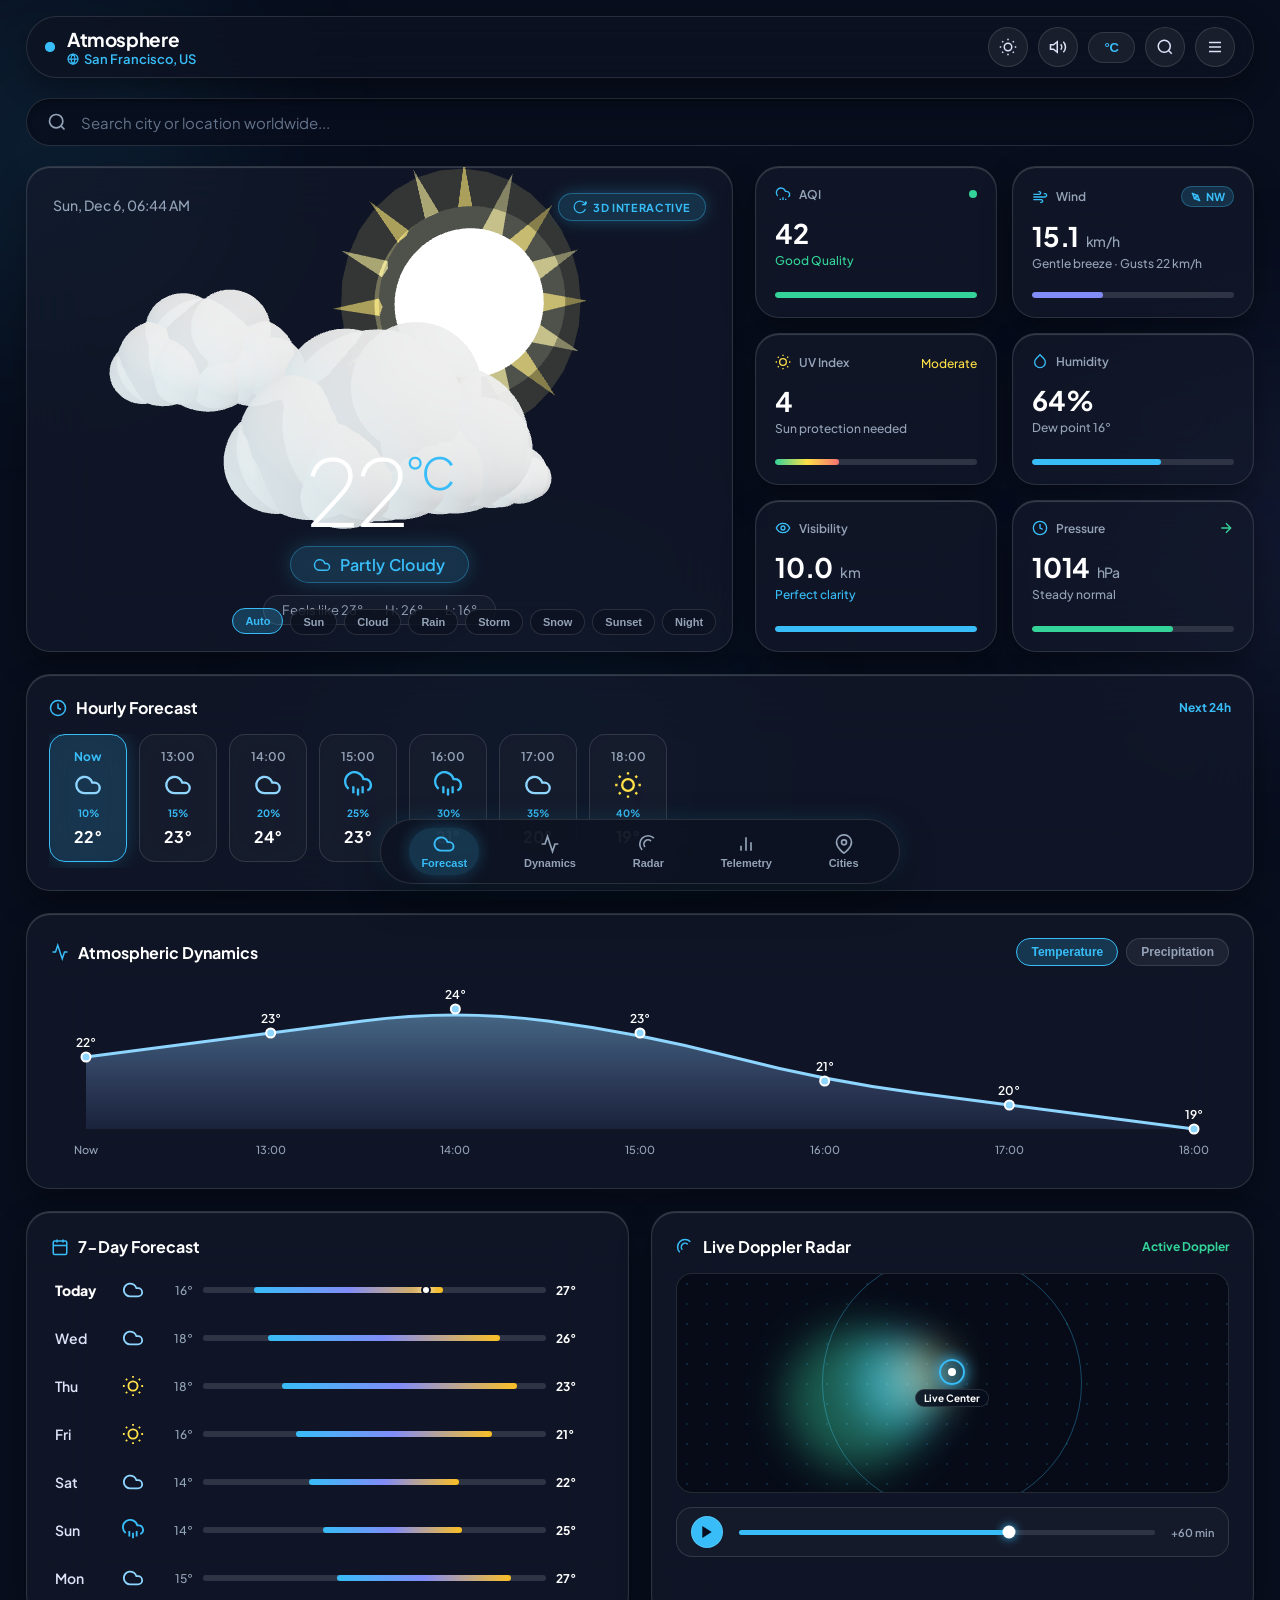
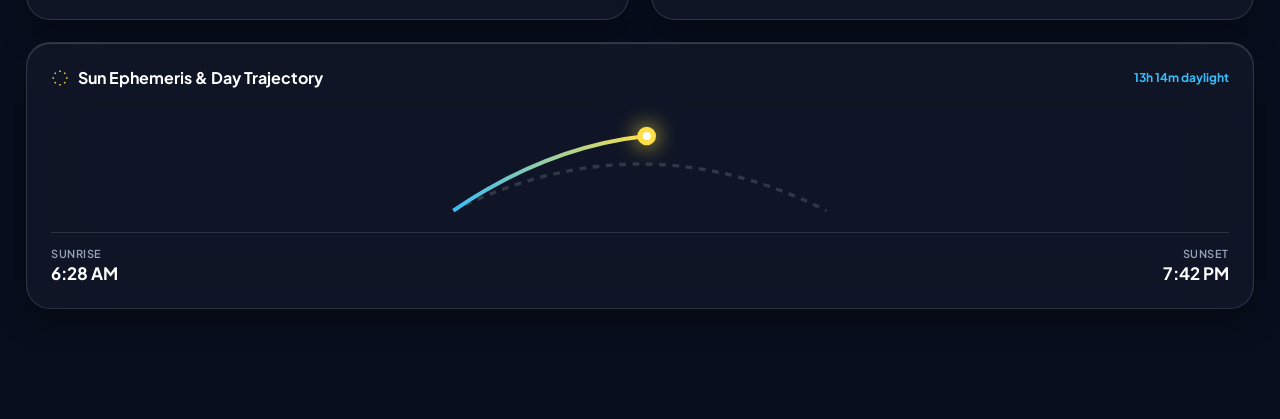
==== commit 8304c4df: "feat: Ultra-realistic 3D weather environments, interactive Bezier charts, light/dark mode, and dynam" ====
--- a/web/index.html
+++ b/web/index.html
@@ -39,6 +39,9 @@
             </div>
 
             <div class="nav-actions">
+                <button class="icon-btn" id="themeToggleBtn" aria-label="Toggle Theme" title="Toggle Light/Dark Theme">
+                    <svg width="18" height="18" viewBox="0 0 24 24" fill="none" stroke="currentColor" stroke-width="2"><circle cx="12" cy="12" r="5"/><path d="M12 1v2M12 21v2M4.22 4.22l1.42 1.42M18.36 18.36l1.42 1.42M1 12h2M21 12h2M4.22 19.78l1.42-1.42M18.36 5.64l1.42-1.42"/></svg>
+                </button>
                 <button class="icon-btn" id="soundToggleBtn" aria-label="Toggle Sound" title="Toggle Ambient Audio">
                     <svg width="18" height="18" viewBox="0 0 24 24" fill="none" stroke="currentColor" stroke-width="2"><path d="M11 5L6 9H2v6h4l5 4V5z"/><path d="M19.07 4.93a10 10 0 0 1 0 14.14M15.54 8.46a5 5 0 0 1 0 7.07"/></svg>
                 </button>
@@ -111,9 +114,11 @@
                 <div class="scene-controls-toolbar">
                     <button class="scene-btn active" data-condition="partly_cloudy" data-day="true">Auto</button>
                     <button class="scene-btn" data-condition="clear" data-day="true">Sun</button>
+                    <button class="scene-btn" data-condition="cloudy" data-day="true">Cloud</button>
                     <button class="scene-btn" data-condition="rain" data-day="true">Rain</button>
                     <button class="scene-btn" data-condition="thunderstorm" data-day="true">Storm</button>
                     <button class="scene-btn" data-condition="snow" data-day="true">Snow</button>
+                    <button class="scene-btn" data-condition="sunset" data-day="true" data-sunset="true">Sunset</button>
                     <button class="scene-btn" data-condition="clear" data-day="false">Night</button>
                 </div>
             </div>
@@ -243,6 +248,23 @@
                 </div>
                 <div class="hourly-track" id="hourlyTrack">
                     <!-- Injected dynamically by app.js -->
+                </div>
+            </div>
+
+            <!-- 4. Atmospheric Dynamics Interactive Bezier Curve Chart -->
+            <div class="glass-panel chart-card chart-col" id="chartSection">
+                <div class="section-header">
+                    <div class="section-title">
+                        <svg width="18" height="18" viewBox="0 0 24 24" fill="none" stroke="#38bdf8" stroke-width="2"><polyline points="22 12 18 12 15 21 9 3 6 12 2 12"/></svg>
+                        <span>Atmospheric Dynamics</span>
+                    </div>
+                    <div class="chart-header-actions">
+                        <button class="chart-pill-btn active" data-chart="temp">Temperature</button>
+                        <button class="chart-pill-btn" data-chart="rain">Precipitation</button>
+                    </div>
+                </div>
+                <div class="chart-canvas-wrap">
+                    <canvas id="tempCurveCanvas"></canvas>
                 </div>
             </div>
 
@@ -342,6 +364,10 @@
                     <svg viewBox="0 0 24 24" fill="none" stroke="currentColor" stroke-width="2"><path d="M17.5 19H9a7 7 0 1 1 6.71-9h1.79a4.5 4.5 0 1 1 0 9Z"/></svg>
                     <span>Forecast</span>
                 </button>
+                <button class="dock-btn" data-tab="chart">
+                    <svg viewBox="0 0 24 24" fill="none" stroke="currentColor" stroke-width="2"><polyline points="22 12 18 12 15 21 9 3 6 12 2 12"/></svg>
+                    <span>Dynamics</span>
+                </button>
                 <button class="dock-btn" data-tab="radar">
                     <svg viewBox="0 0 24 24" fill="none" stroke="currentColor" stroke-width="2"><path d="M19.07 4.93A10 10 0 0 0 4.93 19.07M15.54 8.46a5 5 0 0 0-7.07 7.07M12 12v.01"/></svg>
                     <span>Radar</span>
@@ -350,9 +376,9 @@
                     <svg viewBox="0 0 24 24" fill="none" stroke="currentColor" stroke-width="2"><path d="M18 20V10M12 20V4M6 20v-6"/></svg>
                     <span>Telemetry</span>
                 </button>
-                <button class="dock-btn" data-tab="settings">
-                    <svg viewBox="0 0 24 24" fill="none" stroke="currentColor" stroke-width="2"><circle cx="12" cy="12" r="3"/><path d="M19.4 15a1.65 1.65 0 0 0 .33 1.82l.06.06a2 2 0 0 1 0 2.83 2 2 0 0 1-2.83 0l-.06-.06a1.65 1.65 0 0 0-1.82-.33 1.65 1.65 0 0 0-1 1.51V21a2 2 0 0 1-2 2 2 2 0 0 1-2-2v-.09A1.65 1.65 0 0 0 9 19.4a1.65 1.65 0 0 0-1.82.33l-.06.06a2 2 0 0 1-2.83 0 2 2 0 0 1 0-2.83l.06-.06a1.65 1.65 0 0 0 .33-1.82 1.65 1.65 0 0 0-1.51-1H3a2 2 0 0 1-2-2 2 2 0 0 1 2-2h.09A1.65 1.65 0 0 0 4.6 9a1.65 1.65 0 0 0-.33-1.82l-.06-.06a2 2 0 0 1 0-2.83 2 2 0 0 1 2.83 0l.06.06a1.65 1.65 0 0 0 1.82.33H9a1.65 1.65 0 0 0 1-1.51V3a2 2 0 0 1 2-2 2 2 0 0 1 2 2v.09a1.65 1.65 0 0 0 1 1.51 1.65 1.65 0 0 0 1.82-.33l.06-.06a2 2 0 0 1 2.83 0 2 2 0 0 1 0 2.83l-.06.06a1.65 1.65 0 0 0-.33 1.82V9a1.65 1.65 0 0 0 1.51 1H21a2 2 0 0 1 2 2 2 2 0 0 1-2 2h-.09a1.65 1.65 0 0 0-1.51 1z"/></svg>
-                    <span>Settings</span>
+                <button class="dock-btn" data-tab="cities">
+                    <svg viewBox="0 0 24 24" fill="none" stroke="currentColor" stroke-width="2"><path d="M21 10c0 7-9 13-9 13s-9-6-9-13a9 9 0 0 1 18 0z"/><circle cx="12" cy="10" r="3"/></svg>
+                    <span>Cities</span>
                 </button>
             </nav>
         </div>
@@ -371,45 +397,14 @@
             </button>
         </div>
 
-        <div class="saved-city-card" data-city="San Francisco">
-            <div>
-                <div class="saved-city-name">San Francisco</div>
-                <div class="saved-city-country">United States · Current Location</div>
-            </div>
-            <div class="saved-city-temp">22°</div>
-        </div>
-
-        <div class="saved-city-card" data-city="Tokyo">
-            <div>
-                <div class="saved-city-name">Tokyo</div>
-                <div class="saved-city-country">Japan · Night Rain</div>
-            </div>
-            <div class="saved-city-temp">18°</div>
-        </div>
-
-        <div class="saved-city-card" data-city="London">
-            <div>
-                <div class="saved-city-name">London</div>
-                <div class="saved-city-country">United Kingdom · Overcast</div>
-            </div>
-            <div class="saved-city-temp">14°</div>
-        </div>
-
-        <div class="saved-city-card" data-city="New York">
-            <div>
-                <div class="saved-city-name">New York</div>
-                <div class="saved-city-country">United States · Sunny & Clear</div>
-            </div>
-            <div class="saved-city-temp">27°</div>
-        </div>
-
-        <div class="saved-city-card" data-city="Reykjavik">
-            <div>
-                <div class="saved-city-name">Reykjavik</div>
-                <div class="saved-city-country">Iceland · Light Snow</div>
-            </div>
-            <div class="saved-city-temp">1°</div>
-        </div>
+        <!-- Add City to Saved List -->
+        <div class="add-city-wrap">
+            <input type="text" id="inputAddSavedCity" class="add-city-input" placeholder="Add city name (e.g. Paris)..." autocomplete="off">
+            <button class="add-city-btn" id="btnAddSavedCity">Add</button>
+        </div>
+
+        <!-- Dynamic Saved Cities List Container -->
+        <div id="savedCitiesList"></div>
     </aside>
 
     <!-- Settings & System Diagnostics Side Drawer -->
@@ -447,6 +442,15 @@
         </div>
     </aside>
 
+    <!-- Cinematic Radar Loading Overlay -->
+    <div class="loading-overlay" id="loadingOverlay">
+        <div class="loading-content">
+            <div class="loading-radar-ring"></div>
+            <div class="loading-title">Updating Atmosphere 3D</div>
+            <div class="loading-subtitle">Synchronizing live satellite telemetry...</div>
+        </div>
+    </div>
+
     <!-- Bundled Three.js Engine & App Scripts -->
     <script src="js/three.min.js"></script>
     <script src="js/weather3d.js"></script>
--- a/web/css/style.css
+++ b/web/css/style.css
@@ -1,9 +1,10 @@
 /* ==========================================================================
-   Atmosphere 3D - Futuristic Premium Weather Application Stylesheet
-   Google Stitch Design System & Raytraced Glassmorphism
+   Atmosphere 3D - World-Class Ultra-Realistic Weather Application Stylesheet
+   Google Stitch Design System & Raytraced Glassmorphism Architecture
    ========================================================================== */
 
 :root {
+    /* Obsidian Midnight Dark Mode (Default) */
     --bg-dark: #080e1d;
     --surface: #0d1322;
     --surface-low: #151b2b;
@@ -18,6 +19,8 @@
     --secondary-indigo: #818cf8;
     --secondary-purple: #bdc2ff;
     --tertiary-amber: #fde047;
+    --sunset-orange: #f97316;
+    --sunset-magenta: #e11d48;
     --alert-amber: #f59e0b;
     --emerald-green: #34d399;
     
@@ -29,6 +32,7 @@
     --border-glass: rgba(255, 255, 255, 0.12);
     --border-glass-light: rgba(255, 255, 255, 0.22);
     --border-focus: rgba(56, 189, 248, 0.55);
+    --glass-card-bg: rgba(21, 27, 43, 0.65);
     
     --radius-sm: 10px;
     --radius-md: 16px;
@@ -36,6 +40,37 @@
     --radius-pill: 9999px;
     
     --font-family: 'Plus Jakarta Sans', -apple-system, BlinkMacSystemFont, 'Segoe UI', Roboto, sans-serif;
+    --transition-smooth: all 0.3s cubic-bezier(0.16, 1, 0.3, 1);
+}
+
+/* Light Theme Mode (Aero Aurora) */
+[data-theme="light"] {
+    --bg-dark: #f0f4f9;
+    --surface: #ffffff;
+    --surface-low: #f8fafc;
+    --surface-container: #ffffff;
+    --surface-high: #f1f5f9;
+    --surface-highest: #e2e8f0;
+    
+    --primary: #0284c7;
+    --primary-cyan: #0284c7;
+    --primary-glow: rgba(2, 132, 199, 0.25);
+    
+    --secondary-indigo: #6366f1;
+    --secondary-purple: #818cf8;
+    --tertiary-amber: #d97706;
+    --alert-amber: #d97706;
+    --emerald-green: #059669;
+    
+    --text-white: #0f172a;
+    --text-on-surface: #1e293b;
+    --text-variant: #475569;
+    --text-muted: #64748b;
+    
+    --border-glass: rgba(0, 0, 0, 0.09);
+    --border-glass-light: rgba(0, 0, 0, 0.15);
+    --border-focus: rgba(2, 132, 199, 0.45);
+    --glass-card-bg: rgba(255, 255, 255, 0.75);
 }
 
 * {
@@ -54,10 +89,11 @@
     position: relative;
     user-select: none;
     -webkit-font-smoothing: antialiased;
+    transition: background-color 0.5s ease, color 0.5s ease;
 }
 
 /* ==========================================================================
-   Atmospheric Aurora Mesh & Radiance Spheres
+   Atmospheric Aurora Mesh & Dynamic Radiance Spheres
    ========================================================================== */
 .aurora-bg {
     position: fixed;
@@ -75,8 +111,9 @@
     position: absolute;
     border-radius: 50%;
     filter: blur(100px);
-    opacity: 0.35;
+    opacity: 0.38;
     animation: aurora-float 18s infinite alternate ease-in-out;
+    transition: background 1.5s ease, opacity 1.5s ease;
 }
 
 .sphere-1 {
@@ -92,7 +129,7 @@
     right: -20%;
     width: 520px;
     height: 520px;
-    background: radial-gradient(circle, rgba(129, 140, 248, 0.35) 0%, transparent 70%);
+    background: radial-gradient(circle, rgba(129, 140, 248, 0.38) 0%, transparent 70%);
     animation-delay: -5s;
 }
 
@@ -101,48 +138,59 @@
     left: 20%;
     width: 550px;
     height: 550px;
-    background: radial-gradient(circle, rgba(2, 132, 199, 0.3) 0%, transparent 70%);
+    background: radial-gradient(circle, rgba(2, 132, 199, 0.32) 0%, transparent 70%);
     animation-delay: -10s;
+}
+
+/* Sunset Atmosphere Gradients */
+.sunset-theme .sphere-1 {
+    background: radial-gradient(circle, rgba(249, 115, 22, 0.5) 0%, transparent 70%);
+}
+.sunset-theme .sphere-2 {
+    background: radial-gradient(circle, rgba(225, 29, 72, 0.45) 0%, transparent 70%);
+}
+.sunset-theme .sphere-3 {
+    background: radial-gradient(circle, rgba(147, 51, 234, 0.4) 0%, transparent 70%);
 }
 
 @keyframes aurora-float {
     0% { transform: translate(0, 0) scale(1); }
-    50% { transform: translate(40px, 60px) scale(1.12); }
-    100% { transform: translate(-30px, 30px) scale(0.95); }
+    50% { transform: translate(45px, 65px) scale(1.14); }
+    100% { transform: translate(-35px, 35px) scale(0.94); }
 }
 
 /* ==========================================================================
    Glassmorphism & Specular 3D Slabs
    ========================================================================== */
 .glass-panel {
-    background: rgba(21, 27, 43, 0.65);
-    backdrop-filter: blur(28px);
-    -webkit-backdrop-filter: blur(28px);
+    background: var(--glass-card-bg);
+    backdrop-filter: blur(32px);
+    -webkit-backdrop-filter: blur(32px);
     border: 1px solid var(--border-glass);
     border-radius: var(--radius-lg);
     box-shadow: 
-        inset 0 1px 1px 0 rgba(255, 255, 255, 0.16),
-        0 12px 32px -4px rgba(0, 0, 0, 0.4);
-    transition: transform 0.3s cubic-bezier(0.16, 1, 0.3, 1), box-shadow 0.3s ease, border-color 0.3s ease;
+        inset 0 1px 1px 0 rgba(255, 255, 255, 0.18),
+        0 14px 34px -4px rgba(0, 0, 0, 0.42);
+    transition: var(--transition-smooth);
     position: relative;
     overflow: hidden;
 }
 
 .glass-panel:hover {
-    border-color: rgba(56, 189, 248, 0.35);
+    border-color: rgba(56, 189, 248, 0.42);
     box-shadow: 
-        inset 0 1px 1px 0 rgba(255, 255, 255, 0.22),
-        0 16px 40px -6px rgba(56, 189, 248, 0.16),
-        0 12px 32px -4px rgba(0, 0, 0, 0.5);
+        inset 0 1px 1px 0 rgba(255, 255, 255, 0.26),
+        0 20px 45px -6px rgba(56, 189, 248, 0.2),
+        0 14px 34px -4px rgba(0, 0, 0, 0.5);
 }
 
 .glass-pill {
-    background: rgba(25, 31, 47, 0.7);
-    backdrop-filter: blur(16px);
-    -webkit-backdrop-filter: blur(16px);
+    background: rgba(25, 31, 47, 0.72);
+    backdrop-filter: blur(18px);
+    -webkit-backdrop-filter: blur(18px);
     border: 1px solid var(--border-glass);
     border-radius: var(--radius-pill);
-    box-shadow: inset 0 1px 1px 0 rgba(255, 255, 255, 0.12);
+    box-shadow: inset 0 1px 1px 0 rgba(255, 255, 255, 0.14);
 }
 
 /* ==========================================================================
@@ -152,34 +200,39 @@
     position: relative;
     z-index: 1;
     width: 100%;
-    max-width: 1240px;
+    max-width: 1260px;
     margin: 0 auto;
-    padding: 16px 16px 100px 16px;
+    padding: 16px 16px 110px 16px;
     min-height: 100vh;
 }
 
-/* Header & Top Bar */
+/* Top Navigation Bar */
 .top-nav {
     display: flex;
     align-items: center;
     justify-content: space-between;
-    padding: 10px 16px;
-    border-radius: var(--radius-pill);
-    background: rgba(13, 19, 34, 0.75);
-    backdrop-filter: blur(24px);
-    -webkit-backdrop-filter: blur(24px);
+    padding: 10px 18px;
+    border-radius: var(--radius-pill);
+    background: rgba(13, 19, 34, 0.78);
+    backdrop-filter: blur(28px);
+    -webkit-backdrop-filter: blur(28px);
     border: 1px solid var(--border-glass);
     margin-bottom: 20px;
     position: sticky;
     top: 12px;
     z-index: 100;
-    box-shadow: 0 8px 24px rgba(0, 0, 0, 0.3);
+    box-shadow: 0 10px 28px rgba(0, 0, 0, 0.35);
+}
+
+[data-theme="light"] .top-nav {
+    background: rgba(255, 255, 255, 0.85);
+    box-shadow: 0 10px 28px rgba(0, 0, 0, 0.08);
 }
 
 .nav-brand {
     display: flex;
     align-items: center;
-    gap: 10px;
+    gap: 12px;
     cursor: pointer;
 }
 
@@ -204,13 +257,13 @@
 
 @keyframes ping {
     75%, 100% {
-        transform: scale(2.2);
+        transform: scale(2.4);
         opacity: 0;
     }
 }
 
 .brand-text {
-    font-size: 18px;
+    font-size: 19px;
     font-weight: 700;
     letter-spacing: -0.02em;
     color: var(--text-white);
@@ -219,10 +272,10 @@
 .location-badge {
     font-size: 13px;
     color: var(--primary-cyan);
-    font-weight: 500;
-    display: flex;
-    align-items: center;
-    gap: 4px;
+    font-weight: 600;
+    display: flex;
+    align-items: center;
+    gap: 5px;
 }
 
 .nav-actions {
@@ -232,8 +285,8 @@
 }
 
 .icon-btn {
-    width: 38px;
-    height: 38px;
+    width: 40px;
+    height: 40px;
     border-radius: 50%;
     background: rgba(255, 255, 255, 0.06);
     border: 1px solid var(--border-glass);
@@ -242,30 +295,39 @@
     align-items: center;
     justify-content: center;
     cursor: pointer;
-    transition: all 0.2s ease;
+    transition: var(--transition-smooth);
+}
+
+[data-theme="light"] .icon-btn {
+    background: rgba(0, 0, 0, 0.04);
 }
 
 .icon-btn:hover {
-    background: rgba(56, 189, 248, 0.2);
+    background: rgba(56, 189, 248, 0.22);
     color: var(--primary-cyan);
     border-color: var(--primary-cyan);
-    transform: scale(1.05);
+    transform: scale(1.06);
 }
 
 .unit-toggle {
-    padding: 6px 14px;
+    padding: 7px 15px;
     border-radius: var(--radius-pill);
     background: rgba(255, 255, 255, 0.06);
     border: 1px solid var(--border-glass);
     color: var(--primary-cyan);
     font-size: 13px;
-    font-weight: 600;
+    font-weight: 700;
     cursor: pointer;
-    transition: all 0.2s ease;
+    transition: var(--transition-smooth);
+}
+
+[data-theme="light"] .unit-toggle {
+    background: rgba(0, 0, 0, 0.04);
 }
 
 .unit-toggle:hover {
-    background: rgba(56, 189, 248, 0.18);
+    background: rgba(56, 189, 248, 0.2);
+    transform: scale(1.04);
 }
 
 /* ==========================================================================
@@ -278,24 +340,29 @@
 .search-bar {
     display: flex;
     align-items: center;
-    padding: 12px 18px;
-    border-radius: var(--radius-pill);
-    background: rgba(8, 14, 29, 0.7);
-    backdrop-filter: blur(20px);
-    -webkit-backdrop-filter: blur(20px);
+    padding: 13px 20px;
+    border-radius: var(--radius-pill);
+    background: rgba(8, 14, 29, 0.75);
+    backdrop-filter: blur(24px);
+    -webkit-backdrop-filter: blur(24px);
     border: 1px solid var(--border-glass);
-    transition: all 0.25s ease;
-    box-shadow: inset 0 2px 4px rgba(0, 0, 0, 0.3);
+    transition: var(--transition-smooth);
+    box-shadow: inset 0 2px 4px rgba(0, 0, 0, 0.35);
+}
+
+[data-theme="light"] .search-bar {
+    background: rgba(255, 255, 255, 0.85);
+    box-shadow: inset 0 1px 3px rgba(0, 0, 0, 0.06);
 }
 
 .search-bar:focus-within {
     border-color: var(--primary-cyan);
-    box-shadow: 0 0 16px -2px var(--primary-glow), inset 0 2px 4px rgba(0, 0, 0, 0.2);
+    box-shadow: 0 0 20px -2px var(--primary-glow), inset 0 2px 4px rgba(0, 0, 0, 0.2);
 }
 
 .search-bar svg {
     color: var(--text-variant);
-    margin-right: 12px;
+    margin-right: 14px;
     flex-shrink: 0;
 }
 
@@ -318,46 +385,46 @@
     display: flex;
     align-items: center;
     justify-content: space-between;
-    padding: 14px 18px;
-    background: rgba(245, 158, 11, 0.12);
-    border: 1px solid rgba(245, 158, 11, 0.3);
+    padding: 14px 20px;
+    background: rgba(245, 158, 11, 0.14);
+    border: 1px solid rgba(245, 158, 11, 0.35);
     border-radius: var(--radius-md);
     margin-bottom: 24px;
-    backdrop-filter: blur(16px);
-    box-shadow: 0 0 20px -4px rgba(245, 158, 11, 0.2);
+    backdrop-filter: blur(18px);
+    box-shadow: 0 0 24px -4px rgba(245, 158, 11, 0.25);
     animation: alert-pulse 3s infinite alternate ease-in-out;
 }
 
 @keyframes alert-pulse {
-    0% { border-color: rgba(245, 158, 11, 0.3); }
-    100% { border-color: rgba(245, 158, 11, 0.55); box-shadow: 0 0 24px -2px rgba(245, 158, 11, 0.35); }
+    0% { border-color: rgba(245, 158, 11, 0.35); }
+    100% { border-color: rgba(245, 158, 11, 0.65); box-shadow: 0 0 30px -2px rgba(245, 158, 11, 0.4); }
 }
 
 .alert-content {
     display: flex;
     align-items: center;
-    gap: 12px;
+    gap: 14px;
 }
 
 .alert-title {
     font-size: 14px;
-    font-weight: 600;
+    font-weight: 700;
     color: var(--tertiary-amber);
 }
 
 .alert-desc {
     font-size: 12px;
-    color: rgba(253, 224, 71, 0.8);
+    color: rgba(253, 224, 71, 0.85);
     margin-top: 2px;
 }
 
 /* ==========================================================================
-   Dashboard Bento Grid Layout (Responsive Multi-Screen)
+   Dashboard Bento Grid Layout
    ========================================================================== */
 .dashboard-grid {
     display: grid;
     grid-template-columns: 1fr;
-    gap: 20px;
+    gap: 22px;
 }
 
 @media (min-width: 768px) {
@@ -373,6 +440,10 @@
         grid-column: span 12;
     }
     
+    .chart-col {
+        grid-column: span 12;
+    }
+    
     .forecast-weekly-col {
         grid-column: span 6;
     }
@@ -401,6 +472,10 @@
     
     .telemetry-col {
         grid-column: span 5;
+    }
+    
+    .chart-col {
+        grid-column: span 12;
     }
     
     .forecast-hourly-col {
@@ -424,8 +499,8 @@
    3D Hero Weather Stage Card
    ========================================================================== */
 .hero-stage-card {
-    padding: 24px;
-    min-height: 440px;
+    padding: 26px;
+    min-height: 460px;
     display: flex;
     flex-direction: column;
     justify-content: space-between;
@@ -463,41 +538,35 @@
     justify-content: space-between;
 }
 
-.city-headline {
-    font-size: 32px;
-    font-weight: 700;
-    letter-spacing: -0.02em;
-    color: var(--text-white);
-}
-
 .date-subtitle {
-    font-size: 13px;
+    font-size: 14px;
     color: var(--text-variant);
     margin-top: 3px;
+    font-weight: 500;
 }
 
 .interactive-pill-badge {
     pointer-events: auto;
     font-size: 11px;
-    font-weight: 600;
+    font-weight: 700;
     text-transform: uppercase;
     letter-spacing: 0.06em;
     padding: 6px 14px;
     border-radius: var(--radius-pill);
-    background: rgba(56, 189, 248, 0.15);
-    border: 1px solid rgba(56, 189, 248, 0.35);
+    background: rgba(56, 189, 248, 0.16);
+    border: 1px solid rgba(56, 189, 248, 0.38);
     color: var(--primary-cyan);
-    box-shadow: 0 0 16px -2px var(--primary-glow);
+    box-shadow: 0 0 18px -2px var(--primary-glow);
     display: inline-flex;
     align-items: center;
     gap: 6px;
     cursor: pointer;
-    transition: all 0.2s ease;
+    transition: var(--transition-smooth);
 }
 
 .interactive-pill-badge:hover {
-    background: rgba(56, 189, 248, 0.25);
-    transform: translateY(-1px);
+    background: rgba(56, 189, 248, 0.28);
+    transform: translateY(-2px);
 }
 
 .hero-bottom-metrics {
@@ -505,11 +574,11 @@
     flex-direction: column;
     align-items: center;
     text-align: center;
-    margin-top: 140px;
+    margin-top: 150px;
 }
 
 .temperature-display {
-    font-size: 88px;
+    font-size: 92px;
     font-weight: 200;
     line-height: 1;
     letter-spacing: -0.04em;
@@ -519,46 +588,50 @@
 }
 
 .temp-unit-symbol {
-    font-size: 42px;
+    font-size: 44px;
     font-weight: 300;
     color: var(--primary-cyan);
     margin-top: 6px;
 }
 
 .weather-condition-pill {
-    margin-top: 8px;
-    padding: 6px 20px;
-    border-radius: var(--radius-pill);
-    background: rgba(56, 189, 248, 0.14);
-    border: 1px solid rgba(56, 189, 248, 0.3);
-    backdrop-filter: blur(12px);
+    margin-top: 10px;
+    padding: 7px 22px;
+    border-radius: var(--radius-pill);
+    background: rgba(56, 189, 248, 0.16);
+    border: 1px solid rgba(56, 189, 248, 0.35);
+    backdrop-filter: blur(14px);
     color: var(--primary-cyan);
-    font-size: 15px;
+    font-size: 16px;
     font-weight: 600;
     letter-spacing: 0.02em;
     display: inline-flex;
     align-items: center;
-    gap: 8px;
-    box-shadow: 0 0 20px -2px rgba(56, 189, 248, 0.25);
+    gap: 9px;
+    box-shadow: 0 0 22px -2px rgba(56, 189, 248, 0.28);
 }
 
 .high-low-capsule {
-    margin-top: 10px;
-    padding: 5px 16px;
-    border-radius: var(--radius-pill);
-    background: rgba(25, 31, 47, 0.65);
+    margin-top: 12px;
+    padding: 6px 18px;
+    border-radius: var(--radius-pill);
+    background: rgba(25, 31, 47, 0.7);
     border: 1px solid var(--border-glass);
     font-size: 13px;
     color: var(--text-variant);
     display: inline-flex;
-    gap: 8px;
+    gap: 9px;
+}
+
+[data-theme="light"] .high-low-capsule {
+    background: rgba(255, 255, 255, 0.8);
 }
 
 .high-low-capsule span.dot {
     color: var(--text-muted);
 }
 
-/* 3D Scene Controls Toolbar */
+/* 3D Scene Controls Preset Switcher */
 .scene-controls-toolbar {
     pointer-events: auto;
     position: absolute;
@@ -566,35 +639,90 @@
     right: 16px;
     z-index: 20;
     display: flex;
-    gap: 8px;
+    flex-wrap: wrap;
+    gap: 7px;
+    max-width: 90%;
+    justify-content: flex-end;
 }
 
 .scene-btn {
     padding: 6px 12px;
     border-radius: var(--radius-pill);
-    background: rgba(13, 19, 34, 0.8);
+    background: rgba(13, 19, 34, 0.85);
     border: 1px solid var(--border-glass);
     color: var(--text-variant);
     font-size: 11px;
     font-weight: 600;
     cursor: pointer;
-    transition: all 0.2s ease;
+    transition: var(--transition-smooth);
     display: flex;
     align-items: center;
     gap: 4px;
 }
 
+[data-theme="light"] .scene-btn {
+    background: rgba(255, 255, 255, 0.85);
+}
+
 .scene-btn:hover, .scene-btn.active {
+    background: rgba(56, 189, 248, 0.24);
+    border-color: var(--primary-cyan);
+    color: var(--primary-cyan);
+    transform: translateY(-1px);
+}
+
+/* ==========================================================================
+   Interactive 24-Hour Temperature Curve Chart
+   ========================================================================== */
+.chart-card {
+    padding: 24px;
+}
+
+.chart-header-actions {
+    display: flex;
+    gap: 8px;
+}
+
+.chart-pill-btn {
+    padding: 6px 14px;
+    border-radius: var(--radius-pill);
+    background: rgba(255, 255, 255, 0.06);
+    border: 1px solid var(--border-glass);
+    color: var(--text-variant);
+    font-size: 12px;
+    font-weight: 600;
+    cursor: pointer;
+    transition: var(--transition-smooth);
+}
+
+[data-theme="light"] .chart-pill-btn {
+    background: rgba(0, 0, 0, 0.04);
+}
+
+.chart-pill-btn.active {
     background: rgba(56, 189, 248, 0.2);
     border-color: var(--primary-cyan);
     color: var(--primary-cyan);
+}
+
+.chart-canvas-wrap {
+    position: relative;
+    width: 100%;
+    height: 180px;
+    margin-top: 18px;
+}
+
+.chart-canvas-wrap canvas {
+    width: 100%;
+    height: 100%;
+    display: block;
 }
 
 /* ==========================================================================
    Hourly Forecast Horizon Carousel
    ========================================================================== */
 .hourly-card {
-    padding: 20px;
+    padding: 22px;
 }
 
 .section-header {
@@ -606,17 +734,17 @@
 
 .section-title {
     font-size: 16px;
-    font-weight: 600;
+    font-weight: 700;
     color: var(--text-white);
     display: flex;
     align-items: center;
-    gap: 8px;
+    gap: 9px;
 }
 
 .section-badge {
     font-size: 12px;
     color: var(--primary-cyan);
-    font-weight: 600;
+    font-weight: 700;
 }
 
 .hourly-track {
@@ -632,36 +760,40 @@
 }
 
 .hourly-item {
-    flex: 0 0 76px;
-    height: 124px;
-    padding: 12px 8px;
+    flex: 0 0 78px;
+    height: 128px;
+    padding: 14px 8px;
     border-radius: var(--radius-md);
-    background: rgba(25, 31, 47, 0.6);
+    background: rgba(25, 31, 47, 0.65);
     border: 1px solid var(--border-glass);
-    backdrop-filter: blur(16px);
+    backdrop-filter: blur(18px);
     display: flex;
     flex-direction: column;
     align-items: center;
     justify-content: space-between;
-    transition: all 0.25s cubic-bezier(0.16, 1, 0.3, 1);
+    transition: var(--transition-smooth);
     cursor: pointer;
+}
+
+[data-theme="light"] .hourly-item {
+    background: rgba(255, 255, 255, 0.7);
 }
 
 .hourly-item:hover {
     transform: translateY(-4px);
-    border-color: rgba(56, 189, 248, 0.4);
-    box-shadow: 0 8px 20px -4px rgba(56, 189, 248, 0.25);
+    border-color: rgba(56, 189, 248, 0.45);
+    box-shadow: 0 10px 24px -4px rgba(56, 189, 248, 0.3);
 }
 
 .hourly-item.active {
-    background: rgba(56, 189, 248, 0.16);
+    background: rgba(56, 189, 248, 0.18);
     border-color: var(--primary-cyan);
-    box-shadow: 0 0 20px -4px var(--primary-glow);
+    box-shadow: 0 0 24px -4px var(--primary-glow);
 }
 
 .hourly-time {
     font-size: 12px;
-    font-weight: 500;
+    font-weight: 600;
     color: var(--text-variant);
 }
 
@@ -670,28 +802,23 @@
     font-weight: 700;
 }
 
-.hourly-icon {
-    width: 28px;
-    height: 28px;
-}
-
 .hourly-temp {
     font-size: 16px;
-    font-weight: 600;
+    font-weight: 700;
     color: var(--text-white);
 }
 
 .hourly-rain {
     font-size: 10px;
     color: var(--primary-cyan);
-    font-weight: 600;
+    font-weight: 700;
 }
 
 /* ==========================================================================
    7-Day Forecast Bento Panel
    ========================================================================== */
 .weekly-forecast-card {
-    padding: 22px;
+    padding: 24px;
 }
 
 .daily-rows-wrap {
@@ -706,17 +833,24 @@
     align-items: center;
     justify-content: space-between;
     font-size: 14px;
+    padding: 6px 4px;
+    border-radius: var(--radius-sm);
+    transition: background 0.2s ease;
+}
+
+.daily-row:hover {
+    background: rgba(255, 255, 255, 0.04);
 }
 
 .daily-day {
-    width: 60px;
-    font-weight: 500;
+    width: 62px;
+    font-weight: 600;
     color: var(--text-on-surface);
 }
 
 .daily-row.today .daily-day {
     color: var(--text-white);
-    font-weight: 700;
+    font-weight: 800;
 }
 
 .daily-icon-wrap {
@@ -738,13 +872,14 @@
     color: var(--text-variant);
     width: 28px;
     text-align: right;
+    font-weight: 500;
 }
 
 .temp-max {
     font-size: 12px;
     color: var(--text-white);
     width: 28px;
-    font-weight: 600;
+    font-weight: 700;
 }
 
 .temp-bar-track {
@@ -776,17 +911,17 @@
 }
 
 /* ==========================================================================
-   Precision Telemetry 2-Column Bento Grid
+   Precision Telemetry Bento Grid
    ========================================================================== */
 .telemetry-grid {
     display: grid;
     grid-template-columns: repeat(2, 1fr);
-    gap: 14px;
+    gap: 15px;
 }
 
 .telemetry-card {
-    padding: 18px;
-    min-height: 148px;
+    padding: 19px;
+    min-height: 152px;
     display: flex;
     flex-direction: column;
     justify-content: space-between;
@@ -803,7 +938,7 @@
     align-items: center;
     gap: 8px;
     font-size: 12px;
-    font-weight: 500;
+    font-weight: 600;
     color: var(--text-variant);
 }
 
@@ -814,7 +949,7 @@
 }
 
 .telemetry-val {
-    font-size: 26px;
+    font-size: 27px;
     font-weight: 700;
     color: var(--text-white);
     letter-spacing: -0.01em;
@@ -822,14 +957,14 @@
 
 .telemetry-val small {
     font-size: 14px;
-    font-weight: 400;
+    font-weight: 500;
     color: var(--text-variant);
     margin-left: 2px;
 }
 
 .telemetry-desc {
     font-size: 12px;
-    margin-top: 2px;
+    margin-top: 3px;
     font-weight: 500;
 }
 
@@ -848,15 +983,14 @@
     transition: width 0.6s ease;
 }
 
-/* Compass Needle Icon Animation */
 .compass-badge {
     display: inline-flex;
     align-items: center;
     gap: 4px;
     padding: 3px 8px;
     border-radius: var(--radius-pill);
-    background: rgba(56, 189, 248, 0.15);
-    border: 1px solid rgba(56, 189, 248, 0.3);
+    background: rgba(56, 189, 248, 0.16);
+    border: 1px solid rgba(56, 189, 248, 0.32);
     color: var(--primary-cyan);
     font-size: 11px;
     font-weight: 700;
@@ -867,7 +1001,7 @@
 }
 
 /* ==========================================================================
-   Solar Ephemeris Card (Sunrise / Sunset Trajectory Arc)
+   Solar Ephemeris Card
    ========================================================================== */
 .ephemeris-card {
     padding: 24px;
@@ -903,21 +1037,22 @@
     font-size: 11px;
     color: var(--text-variant);
     text-transform: uppercase;
-    letter-spacing: 0.04em;
+    letter-spacing: 0.05em;
+    font-weight: 600;
 }
 
 .sun-stat-time {
-    font-size: 16px;
-    font-weight: 600;
+    font-size: 17px;
+    font-weight: 700;
     color: var(--text-white);
     margin-top: 2px;
 }
 
 /* ==========================================================================
-   Doppler Precipitation Radar Preview Card
+   Doppler Radar Card
    ========================================================================== */
 .radar-card {
-    padding: 22px;
+    padding: 24px;
 }
 
 .radar-viewport {
@@ -946,7 +1081,7 @@
     width: 260px;
     height: 260px;
     border-radius: 50%;
-    border: 1px solid rgba(56, 189, 248, 0.3);
+    border: 1px solid rgba(56, 189, 248, 0.35);
     animation: radar-sweep 6s linear infinite;
 }
 
@@ -1026,7 +1161,7 @@
     background: rgba(8, 14, 29, 0.85);
     border: 1px solid var(--border-glass);
     font-size: 10px;
-    font-weight: 600;
+    font-weight: 700;
     color: var(--text-white);
 }
 
@@ -1035,16 +1170,16 @@
     align-items: center;
     justify-content: space-between;
     margin-top: 14px;
-    padding: 8px 12px;
+    padding: 8px 14px;
     border-radius: var(--radius-md);
-    background: rgba(25, 31, 47, 0.6);
+    background: rgba(25, 31, 47, 0.65);
     border: 1px solid var(--border-glass);
 }
 
 .radar-timeline-track {
     flex: 1;
     margin: 0 16px;
-    height: 4px;
+    height: 5px;
     border-radius: var(--radius-pill);
     background: var(--surface-highest);
     position: relative;
@@ -1063,11 +1198,11 @@
     top: 50%;
     left: 65%;
     transform: translate(-50%, -50%);
-    width: 12px;
-    height: 12px;
+    width: 13px;
+    height: 13px;
     border-radius: 50%;
     background: #ffffff;
-    box-shadow: 0 0 8px var(--primary-cyan);
+    box-shadow: 0 0 10px var(--primary-cyan);
 }
 
 /* ==========================================================================
@@ -1079,8 +1214,8 @@
     left: 50%;
     transform: translateX(-50%);
     z-index: 100;
-    width: 90%;
-    max-width: 440px;
+    width: 92%;
+    max-width: 520px;
     pointer-events: none;
 }
 
@@ -1089,29 +1224,34 @@
     display: flex;
     align-items: center;
     justify-content: space-around;
-    padding: 8px 14px;
-    border-radius: var(--radius-pill);
-    background: rgba(13, 19, 34, 0.85);
-    backdrop-filter: blur(28px);
-    -webkit-backdrop-filter: blur(28px);
+    padding: 8px 12px;
+    border-radius: var(--radius-pill);
+    background: rgba(13, 19, 34, 0.88);
+    backdrop-filter: blur(32px);
+    -webkit-backdrop-filter: blur(32px);
     border: 1px solid var(--border-glass);
-    box-shadow: 0 12px 32px -4px rgba(0, 0, 0, 0.5), 0 0 24px -2px rgba(56, 189, 248, 0.15);
+    box-shadow: 0 14px 36px -4px rgba(0, 0, 0, 0.55), 0 0 24px -2px rgba(56, 189, 248, 0.18);
+}
+
+[data-theme="light"] .bottom-dock {
+    background: rgba(255, 255, 255, 0.88);
+    box-shadow: 0 14px 36px -4px rgba(0, 0, 0, 0.12);
 }
 
 .dock-btn {
     display: flex;
     flex-direction: column;
     align-items: center;
-    gap: 4px;
+    gap: 3px;
     background: transparent;
     border: none;
     color: var(--text-variant);
     font-size: 11px;
-    font-weight: 500;
+    font-weight: 600;
     cursor: pointer;
-    padding: 6px 14px;
-    border-radius: var(--radius-pill);
-    transition: all 0.2s ease;
+    padding: 6px 12px;
+    border-radius: var(--radius-pill);
+    transition: var(--transition-smooth);
 }
 
 .dock-btn svg {
@@ -1125,25 +1265,25 @@
 }
 
 .dock-btn.active {
-    background: rgba(56, 189, 248, 0.18);
+    background: rgba(56, 189, 248, 0.2);
     color: var(--primary-cyan);
-    font-weight: 700;
-    box-shadow: 0 0 16px -2px rgba(56, 189, 248, 0.3);
+    font-weight: 800;
+    box-shadow: 0 0 18px -2px rgba(56, 189, 248, 0.35);
 }
 
 .dock-btn.active svg {
-    transform: scale(1.12);
+    transform: scale(1.14);
 }
 
 /* ==========================================================================
-   Modals & Drawers (Locations Search & System Status)
+   Modals, Drawers & Saved Locations Manager
    ========================================================================== */
 .drawer-backdrop {
     position: fixed;
     inset: 0;
-    background: rgba(4, 7, 15, 0.7);
-    backdrop-filter: blur(12px);
-    -webkit-backdrop-filter: blur(12px);
+    background: rgba(4, 7, 15, 0.72);
+    backdrop-filter: blur(14px);
+    -webkit-backdrop-filter: blur(14px);
     z-index: 200;
     opacity: 0;
     pointer-events: none;
@@ -1160,11 +1300,11 @@
     top: 0;
     right: 0;
     width: 100%;
-    max-width: 420px;
+    max-width: 440px;
     height: 100vh;
-    background: rgba(13, 19, 34, 0.95);
-    backdrop-filter: blur(32px);
-    -webkit-backdrop-filter: blur(32px);
+    background: rgba(13, 19, 34, 0.96);
+    backdrop-filter: blur(36px);
+    -webkit-backdrop-filter: blur(36px);
     border-left: 1px solid var(--border-glass);
     z-index: 210;
     transform: translateX(100%);
@@ -1175,6 +1315,10 @@
     overflow-y: auto;
 }
 
+[data-theme="light"] .side-drawer {
+    background: rgba(255, 255, 255, 0.96);
+}
+
 .side-drawer.open {
     transform: translateX(0);
 }
@@ -1194,23 +1338,71 @@
     color: var(--text-white);
 }
 
+/* Saved Location Add Bar */
+.add-city-wrap {
+    display: flex;
+    gap: 8px;
+    margin-bottom: 16px;
+}
+
+.add-city-input {
+    flex: 1;
+    padding: 10px 16px;
+    border-radius: var(--radius-pill);
+    background: rgba(25, 31, 47, 0.8);
+    border: 1px solid var(--border-glass);
+    color: var(--text-white);
+    font-size: 14px;
+    outline: none;
+}
+
+[data-theme="light"] .add-city-input {
+    background: rgba(0, 0, 0, 0.05);
+}
+
+.add-city-btn {
+    padding: 10px 18px;
+    border-radius: var(--radius-pill);
+    background: var(--primary-cyan);
+    color: #080e1d;
+    font-weight: 700;
+    border: none;
+    font-size: 13px;
+    cursor: pointer;
+    transition: var(--transition-smooth);
+}
+
+.add-city-btn:hover {
+    transform: scale(1.04);
+}
+
 .saved-city-card {
     padding: 16px 18px;
     border-radius: var(--radius-md);
-    background: rgba(25, 31, 47, 0.65);
+    background: rgba(25, 31, 47, 0.68);
     border: 1px solid var(--border-glass);
     margin-bottom: 12px;
     display: flex;
     align-items: center;
     justify-content: space-between;
     cursor: pointer;
-    transition: all 0.2s ease;
+    transition: var(--transition-smooth);
+    position: relative;
+}
+
+[data-theme="light"] .saved-city-card {
+    background: rgba(0, 0, 0, 0.04);
 }
 
 .saved-city-card:hover {
-    background: rgba(56, 189, 248, 0.12);
-    border-color: rgba(56, 189, 248, 0.4);
-    transform: scale(1.01);
+    background: rgba(56, 189, 248, 0.15);
+    border-color: rgba(56, 189, 248, 0.45);
+    transform: scale(1.02);
+}
+
+.saved-city-card.active {
+    border-color: var(--primary-cyan);
+    box-shadow: 0 0 18px -2px var(--primary-glow);
 }
 
 .saved-city-name {
@@ -1231,21 +1423,120 @@
     color: var(--text-white);
 }
 
+.remove-city-btn {
+    background: transparent;
+    border: none;
+    color: var(--text-muted);
+    cursor: pointer;
+    font-size: 16px;
+    margin-left: 12px;
+    transition: color 0.2s;
+}
+
+.remove-city-btn:hover {
+    color: #f87171;
+}
+
 /* System Diagnostics Info Rows */
 .system-info-row {
     display: flex;
     justify-content: space-between;
     align-items: center;
     padding: 12px 0;
-    border-bottom: 1px solid rgba(255, 255, 255, 0.06);
+    border-bottom: 1px solid rgba(255, 255, 255, 0.08);
     font-size: 13px;
 }
 
 .system-info-label {
     color: var(--text-variant);
+    font-weight: 500;
 }
 
 .system-info-val {
     color: var(--text-white);
+    font-weight: 700;
+}
+
+/* ==========================================================================
+   Cinematic Animated Loading Screen Overlay
+   ========================================================================== */
+.loading-overlay {
+    position: fixed;
+    inset: 0;
+    z-index: 999;
+    background: rgba(8, 14, 29, 0.88);
+    backdrop-filter: blur(28px);
+    -webkit-backdrop-filter: blur(28px);
+    display: flex;
+    flex-direction: column;
+    align-items: center;
+    justify-content: center;
+    opacity: 0;
+    pointer-events: none;
+    transition: opacity 0.4s ease;
+}
+
+.loading-overlay.active {
+    opacity: 1;
+    pointer-events: auto;
+}
+
+.loading-radar-ring {
+    position: relative;
+    width: 90px;
+    height: 90px;
+    border-radius: 50%;
+    border: 2px solid rgba(56, 189, 248, 0.2);
+    display: flex;
+    align-items: center;
+    justify-content: center;
+    box-shadow: 0 0 30px var(--primary-glow);
+}
+
+.loading-radar-ring::before {
+    content: '';
+    position: absolute;
+    width: 60px;
+    height: 60px;
+    border-radius: 50%;
+    border: 2px dashed rgba(56, 189, 248, 0.45);
+    animation: radar-spin 3s linear infinite;
+}
+
+.loading-radar-ring::after {
+    content: '';
+    position: absolute;
+    width: 14px;
+    height: 14px;
+    border-radius: 50%;
+    background: var(--primary-cyan);
+    box-shadow: 0 0 16px var(--primary-cyan);
+    animation: pulse-dot 1.4s infinite ease-in-out;
+}
+
+@keyframes radar-spin {
+    from { transform: rotate(0deg); }
+    to { transform: rotate(360deg); }
+}
+
+@keyframes pulse-dot {
+    0%, 100% { transform: scale(0.8); opacity: 0.7; }
+    50% { transform: scale(1.3); opacity: 1; }
+}
+
+.loading-title {
+    margin-top: 24px;
+    font-size: 16px;
+    font-weight: 700;
+    color: var(--text-white);
+    letter-spacing: -0.01em;
+}
+
+.loading-subtitle {
+    margin-top: 6px;
+    font-size: 12px;
+    color: var(--primary-cyan);
     font-weight: 600;
-}
+    letter-spacing: 0.05em;
+    text-transform: uppercase;
+}
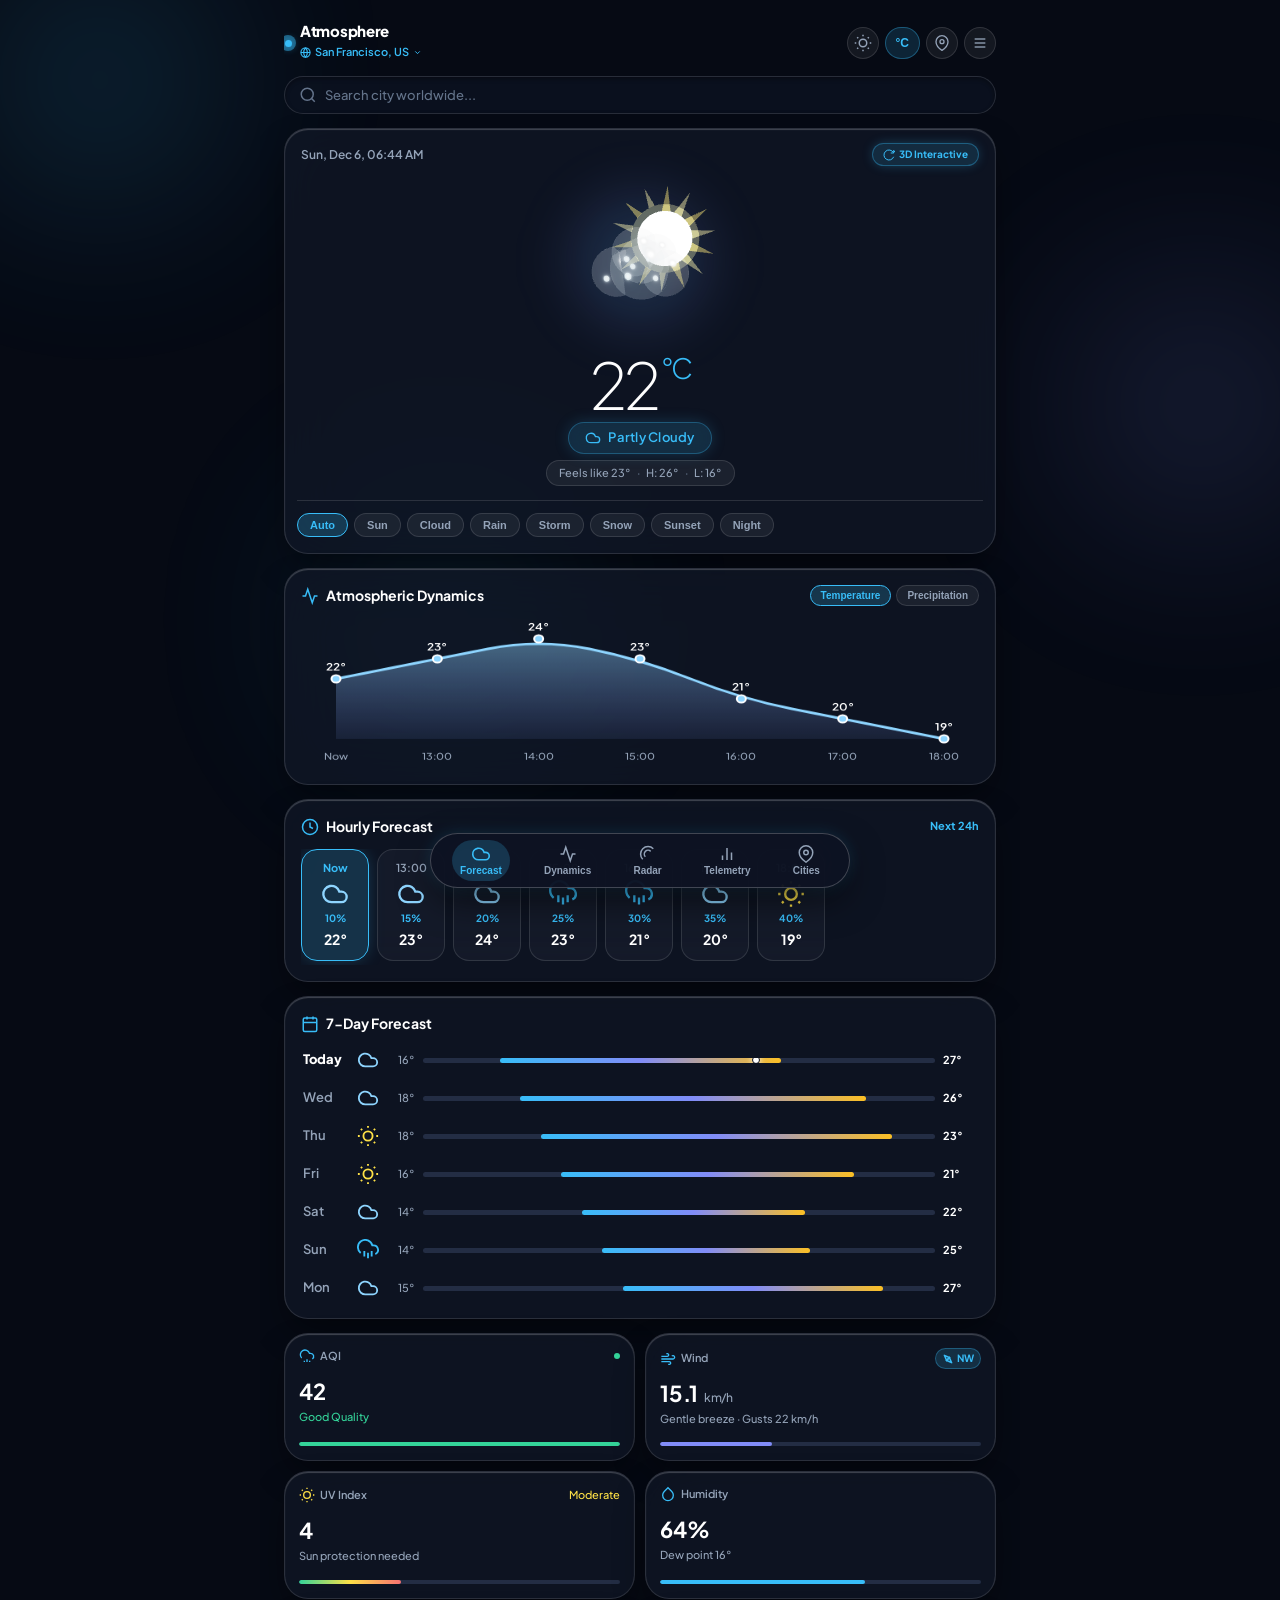
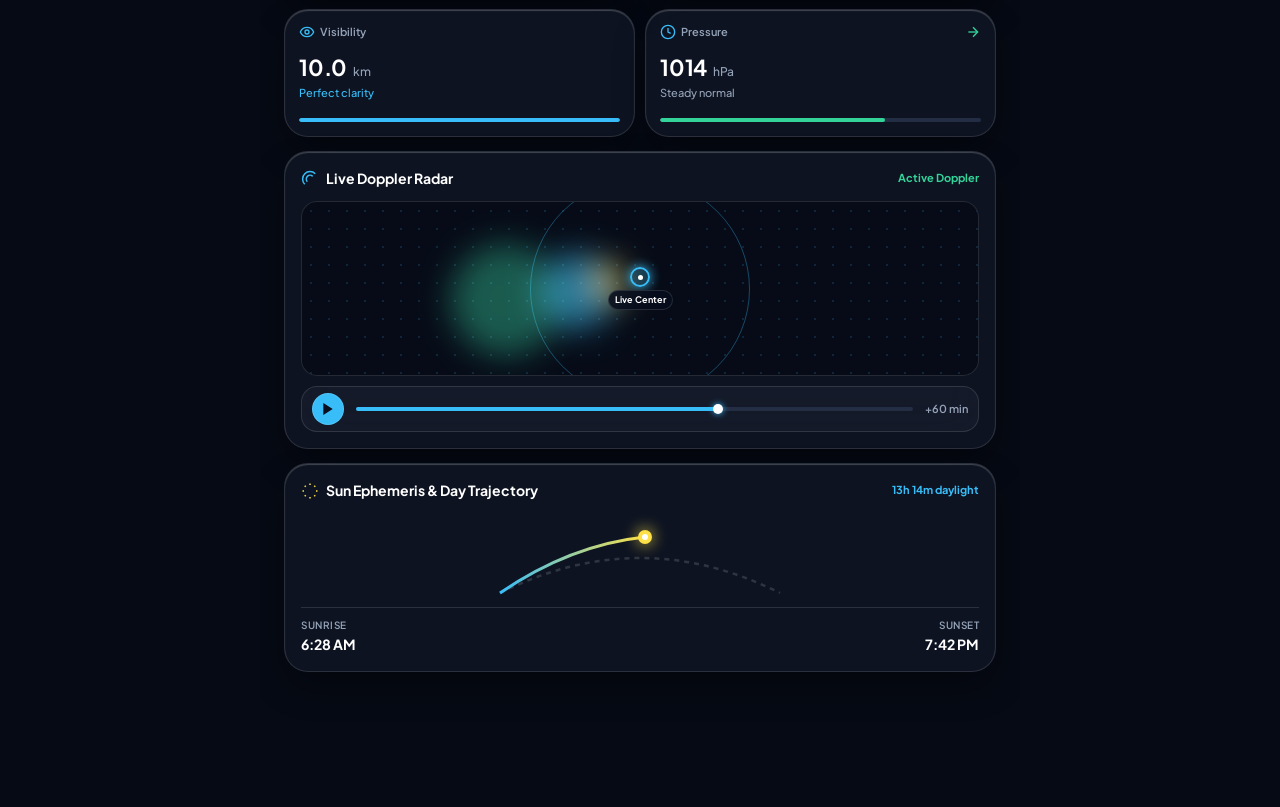
==== commit c4c2eaf4: "fix(ui): Redesign layout with zero collisions, wide-viewport support, centered 3D stage, and mobile-" ====
--- a/web/index.html
+++ b/web/index.html
@@ -12,233 +12,137 @@
 </head>
 <body>
 
-    <!-- Atmospheric Radiant Background Spheres -->
+    <!-- Atmospheric Radiant Background Glowing Spheres -->
     <div class="aurora-bg">
         <div class="aurora-sphere sphere-1"></div>
         <div class="aurora-sphere sphere-2"></div>
         <div class="aurora-sphere sphere-3"></div>
     </div>
 
-    <!-- Main Application Shell -->
+    <!-- Main Responsive Application Container -->
     <div class="app-container">
 
-        <!-- Top Navigation Bar -->
+        <!-- Top Navigation Bar (Sleek, No-Overflow Design) -->
         <header class="top-nav">
-            <div class="nav-brand" id="locationBtn">
+            <div class="nav-brand" id="locationBtn" title="Detect GPS Current Location">
                 <div class="live-dot">
                     <span class="pulse"></span>
                     <span></span>
                 </div>
-                <div>
+                <div class="brand-info">
                     <div class="brand-text">Atmosphere</div>
                     <div class="location-badge">
-                        <svg width="12" height="12" viewBox="0 0 24 24" fill="none" stroke="currentColor" stroke-width="2.5"><circle cx="12" cy="12" r="10"/><path d="M12 2a14.5 14.5 0 0 0 0 20 14.5 14.5 0 0 0 0-20M2 12h20"/></svg>
-                        <span id="tvCityName">San Francisco, US</span>
+                        <svg width="11" height="11" viewBox="0 0 24 24" fill="none" stroke="currentColor" stroke-width="2.5"><circle cx="12" cy="12" r="10"/><path d="M12 2a14.5 14.5 0 0 0 0 20 14.5 14.5 0 0 0 0-20M2 12h20"/></svg>
+                        <span id="tvCityName">San Francisco</span>
+                        <svg width="9" height="9" viewBox="0 0 24 24" fill="none" stroke="currentColor" stroke-width="2.5"><polyline points="6 9 12 15 18 9"/></svg>
                     </div>
                 </div>
             </div>
 
             <div class="nav-actions">
                 <button class="icon-btn" id="themeToggleBtn" aria-label="Toggle Theme" title="Toggle Light/Dark Theme">
-                    <svg width="18" height="18" viewBox="0 0 24 24" fill="none" stroke="currentColor" stroke-width="2"><circle cx="12" cy="12" r="5"/><path d="M12 1v2M12 21v2M4.22 4.22l1.42 1.42M18.36 18.36l1.42 1.42M1 12h2M21 12h2M4.22 19.78l1.42-1.42M18.36 5.64l1.42-1.42"/></svg>
-                </button>
-                <button class="icon-btn" id="soundToggleBtn" aria-label="Toggle Sound" title="Toggle Ambient Audio">
-                    <svg width="18" height="18" viewBox="0 0 24 24" fill="none" stroke="currentColor" stroke-width="2"><path d="M11 5L6 9H2v6h4l5 4V5z"/><path d="M19.07 4.93a10 10 0 0 1 0 14.14M15.54 8.46a5 5 0 0 1 0 7.07"/></svg>
-                </button>
-                <button class="unit-toggle" id="unitToggleBtn" aria-label="Toggle Temperature Unit">°C</button>
-                <button class="icon-btn" id="openSearchDrawerBtn" aria-label="Search Locations">
-                    <svg width="18" height="18" viewBox="0 0 24 24" fill="none" stroke="currentColor" stroke-width="2"><circle cx="11" cy="11" r="8"/><path d="m21 21-4.3-4.3"/></svg>
-                </button>
-                <button class="icon-btn" id="openSettingsDrawerBtn" aria-label="Settings & Menu">
-                    <svg width="18" height="18" viewBox="0 0 24 24" fill="none" stroke="currentColor" stroke-width="2"><line x1="4" y1="12" x2="20" y2="12"/><line x1="4" y1="6" x2="20" y2="6"/><line x1="4" y1="18" x2="20" y2="18"/></svg>
+                    <svg width="16" height="16" viewBox="0 0 24 24" fill="none" stroke="currentColor" stroke-width="2"><circle cx="12" cy="12" r="5"/><path d="M12 1v2M12 21v2M4.22 4.22l1.42 1.42M18.36 18.36l1.42 1.42M1 12h2M21 12h2M4.22 19.78l1.42-1.42M18.36 5.64l1.42-1.42"/></svg>
+                </button>
+                <button class="unit-toggle" id="unitToggleBtn" aria-label="Toggle Unit" title="Toggle °C / °F">°C</button>
+                <button class="icon-btn" id="openSearchDrawerBtn" aria-label="Saved Cities" title="Saved Locations">
+                    <svg width="16" height="16" viewBox="0 0 24 24" fill="none" stroke="currentColor" stroke-width="2"><path d="M21 10c0 7-9 13-9 13s-9-6-9-13a9 9 0 0 1 18 0z"/><circle cx="12" cy="10" r="3"/></svg>
+                </button>
+                <button class="icon-btn" id="openSettingsDrawerBtn" aria-label="Settings" title="Diagnostics & Settings">
+                    <svg width="16" height="16" viewBox="0 0 24 24" fill="none" stroke="currentColor" stroke-width="2"><line x1="4" y1="12" x2="20" y2="12"/><line x1="4" y1="6" x2="20" y2="6"/><line x1="4" y1="18" x2="20" y2="18"/></svg>
                 </button>
             </div>
         </header>
 
-        <!-- Recessed Search Input Field -->
+        <!-- Recessed Global Search Bar -->
         <div class="search-bar-wrap">
             <div class="search-bar">
-                <svg width="20" height="20" viewBox="0 0 24 24" fill="none" stroke="currentColor" stroke-width="2"><circle cx="11" cy="11" r="8"/><path d="m21 21-4.3-4.3"/></svg>
-                <input type="text" id="citySearchInput" placeholder="Search city or location worldwide..." autocomplete="off">
+                <svg width="18" height="18" viewBox="0 0 24 24" fill="none" stroke="currentColor" stroke-width="2"><circle cx="11" cy="11" r="8"/><path d="m21 21-4.3-4.3"/></svg>
+                <input type="text" id="citySearchInput" placeholder="Search city worldwide..." autocomplete="off">
             </div>
         </div>
 
         <!-- Weather Advisory Banner -->
         <div class="alert-banner" id="alertBanner" style="display: none;">
             <div class="alert-content">
-                <svg width="22" height="22" viewBox="0 0 24 24" fill="none" stroke="#f59e0b" stroke-width="2"><path d="m21.73 18-8-14a2 2 0 0 0-3.48 0l-8 14A2 2 0 0 0 4 21h16a2 2 0 0 0 1.73-3Z"/><line x1="12" y1="9" x2="12" y2="13"/><line x1="12" y1="17" x2="12.01" y2="17"/></svg>
+                <svg width="20" height="20" viewBox="0 0 24 24" fill="none" stroke="#f59e0b" stroke-width="2"><path d="m21.73 18-8-14a2 2 0 0 0-3.48 0l-8 14A2 2 0 0 0 4 21h16a2 2 0 0 0 1.73-3Z"/><line x1="12" y1="9" x2="12" y2="13"/><line x1="12" y1="17" x2="12.01" y2="17"/></svg>
                 <div>
                     <div class="alert-title" id="alertTitle">High Wind Advisory</div>
                     <div class="alert-desc" id="alertDesc">In effect until 8:00 PM PST · Sustained gusts detected</div>
                 </div>
             </div>
-            <svg width="18" height="18" viewBox="0 0 24 24" fill="none" stroke="#fde047" stroke-width="2"><path d="m9 18 6-6-6-6"/></svg>
+            <svg width="18" height="18" viewBox="0 0 24 24" fill="none" stroke="#fde047" stroke-width="2"><polyline points="9 18 15 12 9 6"/></svg>
         </div>
 
         <!-- Bento Grid Dashboard -->
         <div class="dashboard-grid">
 
-            <!-- 1. 3D Hero Weather Stage Card -->
-            <div class="glass-panel hero-stage-card hero-weather-col">
-                <!-- Three.js Canvas Container -->
-                <div class="canvas-3d-wrapper" id="heroWeatherCanvas"></div>
-
-                <!-- Overlay Typography -->
-                <div class="hero-overlay-content">
-                    <div class="hero-top-meta">
-                        <div>
-                            <div class="date-subtitle" id="tvCurrentDate">Tuesday, Nov 18 · 10:45 AM</div>
-                        </div>
-                        <div class="interactive-pill-badge" title="Drag with mouse or touch to rotate 3D scene">
-                            <svg width="14" height="14" viewBox="0 0 24 24" fill="none" stroke="currentColor" stroke-width="2"><path d="M21.5 2v6h-6M21.34 15.57a10 10 0 1 1-.57-8.38l5.67-5.67"/></svg>
-                            3D Interactive
-                        </div>
-                    </div>
-
-                    <div class="hero-bottom-metrics">
-                        <div class="temperature-display">
-                            <span id="tvHeroTemperature">22</span>
-                            <span class="temp-unit-symbol" id="tvTempUnitSymbol">°C</span>
-                        </div>
-                        <div class="weather-condition-pill">
-                            <svg width="18" height="18" viewBox="0 0 24 24" fill="none" stroke="currentColor" stroke-width="2"><path d="M17.5 19H9a7 7 0 1 1 6.71-9h1.79a4.5 4.5 0 1 1 0 9Z"/></svg>
-                            <span id="tvConditionText">Partly Cloudy</span>
-                        </div>
-                        <div class="high-low-capsule" id="tvHighLowSummary">
-                            Feels like 23° <span class="dot">·</span> H: 26° <span class="dot">·</span> L: 16°
-                        </div>
-                    </div>
-                </div>
-
-                <!-- 3D Scene Controls Preset Switcher -->
-                <div class="scene-controls-toolbar">
-                    <button class="scene-btn active" data-condition="partly_cloudy" data-day="true">Auto</button>
-                    <button class="scene-btn" data-condition="clear" data-day="true">Sun</button>
-                    <button class="scene-btn" data-condition="cloudy" data-day="true">Cloud</button>
-                    <button class="scene-btn" data-condition="rain" data-day="true">Rain</button>
-                    <button class="scene-btn" data-condition="thunderstorm" data-day="true">Storm</button>
-                    <button class="scene-btn" data-condition="snow" data-day="true">Snow</button>
-                    <button class="scene-btn" data-condition="sunset" data-day="true" data-sunset="true">Sunset</button>
-                    <button class="scene-btn" data-condition="clear" data-day="false">Night</button>
-                </div>
-            </div>
-
-            <!-- 2. Precision Weather Telemetry Grid -->
-            <div class="telemetry-col" id="telemetrySection">
-                <div class="telemetry-grid">
-                    <!-- AQI Card -->
-                    <div class="glass-panel telemetry-card">
-                        <div class="telemetry-top">
-                            <div class="telemetry-label">
-                                <svg width="16" height="16" viewBox="0 0 24 24" fill="none" stroke="#38bdf8" stroke-width="2"><path d="M4 14.899A7 7 0 1 1 15.71 8h1.79a4.5 4.5 0 0 1 2.5 8.242M8 19v2M12 17v4M16 19v2"/></svg>
-                                <span>AQI</span>
-                            </div>
-                            <div class="telemetry-indicator-dot" id="aqiDot" style="background-color: #34d399;"></div>
-                        </div>
-                        <div>
-                            <div class="telemetry-val" id="tvAqiNumber">42</div>
-                            <div class="telemetry-desc" id="tvAqiDescription" style="color: #34d399;">Good Quality</div>
-                        </div>
-                        <div class="progress-track">
-                            <div class="progress-fill" id="aqiFill" style="width: 42%; background-color: #34d399;"></div>
-                        </div>
-                    </div>
-
-                    <!-- Wind Card with 3D Compass -->
-                    <div class="glass-panel telemetry-card">
-                        <div class="telemetry-top">
-                            <div class="telemetry-label">
-                                <svg width="16" height="16" viewBox="0 0 24 24" fill="none" stroke="#38bdf8" stroke-width="2"><path d="M17.7 7.7a2.5 2.5 0 1 1 1.8 4.3H2M9.6 4.6A2 2 0 1 1 11 8H2M12.6 19.4A2 2 0 1 0 14 16H2"/></svg>
-                                <span>Wind</span>
-                            </div>
-                            <div class="compass-badge">
-                                <svg class="compass-arrow" id="windNeedleIcon" width="12" height="12" viewBox="0 0 24 24" fill="none" stroke="currentColor" stroke-width="3"><path d="m12 2 4 10H8l4-10Z"/><path d="m12 22 4-10H8l4 10Z"/></svg>
-                                <span id="tvWindDirectionBadge">NW</span>
-                            </div>
-                        </div>
-                        <div>
-                            <div class="telemetry-val"><span id="tvWindSpeedVal">14</span> <small>km/h</small></div>
-                            <div class="telemetry-desc" style="color: var(--text-variant);">Gentle breeze · Gusts 22 km/h</div>
-                        </div>
-                        <div class="progress-track">
-                            <div class="progress-fill" style="width: 35%; background: var(--secondary-indigo);"></div>
-                        </div>
-                    </div>
-
-                    <!-- UV Index Card -->
-                    <div class="glass-panel telemetry-card">
-                        <div class="telemetry-top">
-                            <div class="telemetry-label">
-                                <svg width="16" height="16" viewBox="0 0 24 24" fill="none" stroke="#fde047" stroke-width="2"><circle cx="12" cy="12" r="5"/><path d="M12 1v2M12 21v2M4.22 4.22l1.42 1.42M18.36 18.36l1.42 1.42M1 12h2M21 12h2M4.22 19.78l1.42-1.42M18.36 5.64l1.42-1.42"/></svg>
-                                <span>UV Index</span>
-                            </div>
-                            <span class="telemetry-desc" id="tvUvDesc" style="color: #fde047;">Moderate</span>
-                        </div>
-                        <div>
-                            <div class="telemetry-val" id="tvUvVal">3</div>
-                            <div class="telemetry-desc" style="color: var(--text-variant);">Sun protection needed</div>
-                        </div>
-                        <div class="progress-track">
-                            <div class="progress-fill" id="uvFill" style="width: 35%; background: linear-gradient(90deg, #34d399, #fde047, #f87171);"></div>
-                        </div>
-                    </div>
-
-                    <!-- Humidity Card -->
-                    <div class="glass-panel telemetry-card">
-                        <div class="telemetry-top">
-                            <div class="telemetry-label">
-                                <svg width="16" height="16" viewBox="0 0 24 24" fill="none" stroke="#38bdf8" stroke-width="2"><path d="M12 2.69l5.66 5.66a8 8 0 1 1-11.31 0z"/></svg>
-                                <span>Humidity</span>
-                            </div>
-                        </div>
-                        <div>
-                            <div class="telemetry-val" id="tvHumidityVal">64%</div>
-                            <div class="telemetry-desc" style="color: var(--text-variant);">Dew point 16°</div>
-                        </div>
-                        <div class="progress-track">
-                            <div class="progress-fill" id="humFill" style="width: 64%; background: var(--primary-cyan);"></div>
-                        </div>
-                    </div>
-
-                    <!-- Visibility Card -->
-                    <div class="glass-panel telemetry-card">
-                        <div class="telemetry-top">
-                            <div class="telemetry-label">
-                                <svg width="16" height="16" viewBox="0 0 24 24" fill="none" stroke="#38bdf8" stroke-width="2"><path d="M2 12s3-7 10-7 10 7 10 7-3 7-10 7-10-7-10-7Z"/><circle cx="12" cy="12" r="3"/></svg>
-                                <span>Visibility</span>
-                            </div>
-                        </div>
-                        <div>
-                            <div class="telemetry-val"><span id="tvVisibilityVal">10.0</span> <small>km</small></div>
-                            <div class="telemetry-desc" style="color: var(--primary-cyan);">Perfect clarity</div>
-                        </div>
-                        <div class="progress-track">
-                            <div class="progress-fill" style="width: 100%; background: var(--primary-cyan);"></div>
-                        </div>
-                    </div>
-
-                    <!-- Pressure Card -->
-                    <div class="glass-panel telemetry-card">
-                        <div class="telemetry-top">
-                            <div class="telemetry-label">
-                                <svg width="16" height="16" viewBox="0 0 24 24" fill="none" stroke="#38bdf8" stroke-width="2"><circle cx="12" cy="12" r="10"/><path d="M12 6v6l4 2"/></svg>
-                                <span>Pressure</span>
-                            </div>
-                            <svg width="16" height="16" viewBox="0 0 24 24" fill="none" stroke="#34d399" stroke-width="2"><line x1="5" y1="12" x2="19" y2="12"/><polyline points="12 5 19 12 12 19"/></svg>
-                        </div>
-                        <div>
-                            <div class="telemetry-val"><span id="tvPressureVal">1014</span> <small>hPa</small></div>
-                            <div class="telemetry-desc" style="color: var(--text-variant);">Steady normal</div>
-                        </div>
-                        <div class="progress-track">
-                            <div class="progress-fill" style="width: 70%; background: var(--emerald-green);"></div>
-                        </div>
-                    </div>
+            <!-- 1. Redesigned 3D Hero Weather Stage Card -->
+            <div class="glass-panel hero-stage-card">
+                <!-- Top Card Meta Header -->
+                <div class="hero-card-header">
+                    <span class="hero-date" id="tvCurrentDate">Sunday, Nov 22 · 10:02 PM</span>
+                    <div class="hero-3d-badge" title="Touch & drag to rotate 3D weather world">
+                        <svg width="12" height="12" viewBox="0 0 24 24" fill="none" stroke="currentColor" stroke-width="2"><path d="M21.5 2v6h-6M21.34 15.57a10 10 0 1 1-.57-8.38l5.67-5.67"/></svg>
+                        <span>3D Interactive</span>
+                    </div>
+                </div>
+
+                <!-- Dedicated 3D Artwork Stage Frame -->
+                <div class="hero-3d-stage">
+                    <div class="hero-stage-glow"></div>
+                    <div class="canvas-3d-wrapper" id="heroWeatherCanvas"></div>
+                </div>
+
+                <!-- Hero Metrics (Crisp, Spacious, Centered) -->
+                <div class="hero-info-section">
+                    <div class="temperature-display">
+                        <span id="tvHeroTemperature">22</span><span class="temp-unit-symbol" id="tvTempUnitSymbol">°</span>
+                    </div>
+                    
+                    <div class="weather-condition-pill">
+                        <svg width="16" height="16" viewBox="0 0 24 24" fill="none" stroke="currentColor" stroke-width="2"><path d="M17.5 19H9a7 7 0 1 1 6.71-9h1.79a4.5 4.5 0 1 1 0 9Z"/></svg>
+                        <span id="tvConditionText">Partly Cloudy</span>
+                    </div>
+
+                    <div class="high-low-capsule" id="tvHighLowSummary">
+                        Feels like 22° <span class="dot">·</span> H: 26° <span class="dot">·</span> L: 16°
+                    </div>
+                </div>
+
+                <!-- Sleek 3D Environment Preset Switcher Strip -->
+                <div class="scene-presets-strip">
+                    <div class="scene-controls-toolbar">
+                        <button class="scene-btn active" data-condition="partly_cloudy" data-day="true">Auto</button>
+                        <button class="scene-btn" data-condition="clear" data-day="true">Sun</button>
+                        <button class="scene-btn" data-condition="cloudy" data-day="true">Cloud</button>
+                        <button class="scene-btn" data-condition="rain" data-day="true">Rain</button>
+                        <button class="scene-btn" data-condition="thunderstorm" data-day="true">Storm</button>
+                        <button class="scene-btn" data-condition="snow" data-day="true">Snow</button>
+                        <button class="scene-btn" data-condition="sunset" data-day="true" data-sunset="true">Sunset</button>
+                        <button class="scene-btn" data-condition="clear" data-day="false">Night</button>
+                    </div>
+                </div>
+            </div>
+
+            <!-- 2. Atmospheric Dynamics Interactive Bezier Curve Chart -->
+            <div class="glass-panel chart-card" id="chartSection">
+                <div class="section-header">
+                    <div class="section-title">
+                        <svg width="18" height="18" viewBox="0 0 24 24" fill="none" stroke="#38bdf8" stroke-width="2"><polyline points="22 12 18 12 15 21 9 3 6 12 2 12"/></svg>
+                        <span>Atmospheric Dynamics</span>
+                    </div>
+                    <div class="chart-header-actions">
+                        <button class="chart-pill-btn active" data-chart="temp">Temperature</button>
+                        <button class="chart-pill-btn" data-chart="rain">Precipitation</button>
+                    </div>
+                </div>
+                <div class="chart-canvas-wrap">
+                    <canvas id="tempCurveCanvas"></canvas>
                 </div>
             </div>
 
             <!-- 3. Hourly Forecast Carousel Card -->
-            <div class="glass-panel hourly-card forecast-hourly-col" id="hourlySection">
+            <div class="glass-panel hourly-card" id="hourlySection">
                 <div class="section-header">
                     <div class="section-title">
                         <svg width="18" height="18" viewBox="0 0 24 24" fill="none" stroke="#38bdf8" stroke-width="2"><circle cx="12" cy="12" r="10"/><polyline points="12 6 12 12 16 14"/></svg>
@@ -251,25 +155,8 @@
                 </div>
             </div>
 
-            <!-- 4. Atmospheric Dynamics Interactive Bezier Curve Chart -->
-            <div class="glass-panel chart-card chart-col" id="chartSection">
-                <div class="section-header">
-                    <div class="section-title">
-                        <svg width="18" height="18" viewBox="0 0 24 24" fill="none" stroke="#38bdf8" stroke-width="2"><polyline points="22 12 18 12 15 21 9 3 6 12 2 12"/></svg>
-                        <span>Atmospheric Dynamics</span>
-                    </div>
-                    <div class="chart-header-actions">
-                        <button class="chart-pill-btn active" data-chart="temp">Temperature</button>
-                        <button class="chart-pill-btn" data-chart="rain">Precipitation</button>
-                    </div>
-                </div>
-                <div class="chart-canvas-wrap">
-                    <canvas id="tempCurveCanvas"></canvas>
-                </div>
-            </div>
-
             <!-- 4. 7-Day Forecast Bento Panel -->
-            <div class="glass-panel weekly-forecast-card forecast-weekly-col">
+            <div class="glass-panel weekly-forecast-card" id="weeklySection">
                 <div class="section-header">
                     <div class="section-title">
                         <svg width="18" height="18" viewBox="0 0 24 24" fill="none" stroke="#38bdf8" stroke-width="2"><rect x="3" y="4" width="18" height="18" rx="2" ry="2"/><line x1="16" y1="2" x2="16" y2="6"/><line x1="8" y1="2" x2="8" y2="6"/><line x1="3" y1="10" x2="21" y2="10"/></svg>
@@ -281,8 +168,122 @@
                 </div>
             </div>
 
-            <!-- 5. Doppler Radar Preview Card -->
-            <div class="glass-panel radar-card radar-col" id="radarSection">
+            <!-- 5. Precision Weather Telemetry Grid -->
+            <div class="telemetry-section" id="telemetrySection">
+                <div class="telemetry-grid">
+                    <!-- AQI Card -->
+                    <div class="glass-panel telemetry-card">
+                        <div class="telemetry-top">
+                            <div class="telemetry-label">
+                                <svg width="16" height="16" viewBox="0 0 24 24" fill="none" stroke="#38bdf8" stroke-width="2"><path d="M4 14.899A7 7 0 1 1 15.71 8h1.79a4.5 4.5 0 0 1 2.5 8.242M8 19v2M12 17v4M16 19v2"/></svg>
+                                <span>AQI</span>
+                            </div>
+                            <div class="telemetry-indicator-dot" id="aqiDot" style="background-color: #34d399;"></div>
+                        </div>
+                        <div>
+                            <div class="telemetry-val" id="tvAqiNumber">42</div>
+                            <div class="telemetry-desc" id="tvAqiDescription" style="color: #34d399;">Good Quality</div>
+                        </div>
+                        <div class="progress-track">
+                            <div class="progress-fill" id="aqiFill" style="width: 42%; background-color: #34d399;"></div>
+                        </div>
+                    </div>
+
+                    <!-- Wind Card with 3D Compass -->
+                    <div class="glass-panel telemetry-card">
+                        <div class="telemetry-top">
+                            <div class="telemetry-label">
+                                <svg width="16" height="16" viewBox="0 0 24 24" fill="none" stroke="#38bdf8" stroke-width="2"><path d="M17.7 7.7a2.5 2.5 0 1 1 1.8 4.3H2M9.6 4.6A2 2 0 1 1 11 8H2M12.6 19.4A2 2 0 1 0 14 16H2"/></svg>
+                                <span>Wind</span>
+                            </div>
+                            <div class="compass-badge">
+                                <svg class="compass-arrow" id="windNeedleIcon" width="12" height="12" viewBox="0 0 24 24" fill="none" stroke="currentColor" stroke-width="3"><path d="m12 2 4 10H8l4-10Z"/><path d="m12 22 4-10H8l4 10Z"/></svg>
+                                <span id="tvWindDirectionBadge">NW</span>
+                            </div>
+                        </div>
+                        <div>
+                            <div class="telemetry-val"><span id="tvWindSpeedVal">14</span> <small>km/h</small></div>
+                            <div class="telemetry-desc" style="color: var(--text-variant);">Gentle breeze · Gusts 22 km/h</div>
+                        </div>
+                        <div class="progress-track">
+                            <div class="progress-fill" style="width: 35%; background: var(--secondary-indigo);"></div>
+                        </div>
+                    </div>
+
+                    <!-- UV Index Card -->
+                    <div class="glass-panel telemetry-card">
+                        <div class="telemetry-top">
+                            <div class="telemetry-label">
+                                <svg width="16" height="16" viewBox="0 0 24 24" fill="none" stroke="#fde047" stroke-width="2"><circle cx="12" cy="12" r="5"/><path d="M12 1v2M12 21v2M4.22 4.22l1.42 1.42M18.36 18.36l1.42 1.42M1 12h2M21 12h2M4.22 19.78l1.42-1.42M18.36 5.64l1.42-1.42"/></svg>
+                                <span>UV Index</span>
+                            </div>
+                            <span class="telemetry-desc" id="tvUvDesc" style="color: #fde047;">Moderate</span>
+                        </div>
+                        <div>
+                            <div class="telemetry-val" id="tvUvVal">3</div>
+                            <div class="telemetry-desc" style="color: var(--text-variant);">Sun protection needed</div>
+                        </div>
+                        <div class="progress-track">
+                            <div class="progress-fill" id="uvFill" style="width: 35%; background: linear-gradient(90deg, #34d399, #fde047, #f87171);"></div>
+                        </div>
+                    </div>
+
+                    <!-- Humidity Card -->
+                    <div class="glass-panel telemetry-card">
+                        <div class="telemetry-top">
+                            <div class="telemetry-label">
+                                <svg width="16" height="16" viewBox="0 0 24 24" fill="none" stroke="#38bdf8" stroke-width="2"><path d="M12 2.69l5.66 5.66a8 8 0 1 1-11.31 0z"/></svg>
+                                <span>Humidity</span>
+                            </div>
+                        </div>
+                        <div>
+                            <div class="telemetry-val" id="tvHumidityVal">64%</div>
+                            <div class="telemetry-desc" style="color: var(--text-variant);">Dew point 16°</div>
+                        </div>
+                        <div class="progress-track">
+                            <div class="progress-fill" id="humFill" style="width: 64%; background: var(--primary-cyan);"></div>
+                        </div>
+                    </div>
+
+                    <!-- Visibility Card -->
+                    <div class="glass-panel telemetry-card">
+                        <div class="telemetry-top">
+                            <div class="telemetry-label">
+                                <svg width="16" height="16" viewBox="0 0 24 24" fill="none" stroke="#38bdf8" stroke-width="2"><path d="M2 12s3-7 10-7 10 7 10 7-3 7-10 7-10-7-10-7Z"/><circle cx="12" cy="12" r="3"/></svg>
+                                <span>Visibility</span>
+                            </div>
+                        </div>
+                        <div>
+                            <div class="telemetry-val"><span id="tvVisibilityVal">10.0</span> <small>km</small></div>
+                            <div class="telemetry-desc" style="color: var(--primary-cyan);">Perfect clarity</div>
+                        </div>
+                        <div class="progress-track">
+                            <div class="progress-fill" style="width: 100%; background: var(--primary-cyan);"></div>
+                        </div>
+                    </div>
+
+                    <!-- Pressure Card -->
+                    <div class="glass-panel telemetry-card">
+                        <div class="telemetry-top">
+                            <div class="telemetry-label">
+                                <svg width="16" height="16" viewBox="0 0 24 24" fill="none" stroke="#38bdf8" stroke-width="2"><circle cx="12" cy="12" r="10"/><path d="M12 6v6l4 2"/></svg>
+                                <span>Pressure</span>
+                            </div>
+                            <svg width="16" height="16" viewBox="0 0 24 24" fill="none" stroke="#34d399" stroke-width="2"><line x1="5" y1="12" x2="19" y2="12"/><polyline points="12 5 19 12 12 19"/></svg>
+                        </div>
+                        <div>
+                            <div class="telemetry-val"><span id="tvPressureVal">1014</span> <small>hPa</small></div>
+                            <div class="telemetry-desc" style="color: var(--text-variant);">Steady normal</div>
+                        </div>
+                        <div class="progress-track">
+                            <div class="progress-fill" style="width: 70%; background: var(--emerald-green);"></div>
+                        </div>
+                    </div>
+                </div>
+            </div>
+
+            <!-- 6. Doppler Radar Preview Card -->
+            <div class="glass-panel radar-card" id="radarSection">
                 <div class="section-header">
                     <div class="section-title">
                         <svg width="18" height="18" viewBox="0 0 24 24" fill="none" stroke="#38bdf8" stroke-width="2"><path d="M19.07 4.93A10 10 0 0 0 4.93 19.07M15.54 8.46a5 5 0 0 0-7.07 7.07M12 12v.01"/></svg>
@@ -315,8 +316,8 @@
                 </div>
             </div>
 
-            <!-- 6. Solar Ephemeris & Daylight Trajectory Arc Card -->
-            <div class="glass-panel ephemeris-card ephemeris-col">
+            <!-- 7. Solar Ephemeris & Daylight Trajectory Arc Card -->
+            <div class="glass-panel ephemeris-card" id="ephemerisSection">
                 <div class="section-header">
                     <div class="section-title">
                         <svg width="18" height="18" viewBox="0 0 24 24" fill="none" stroke="#fde047" stroke-width="2"><path d="M12 2v2M12 20v2M4.93 4.93l1.41 1.41M17.66 17.66l1.41 1.41M2 12h2M20 12h2M6.34 17.66l-1.41 1.41M19.07 4.93l-1.41 1.41"/></svg>
@@ -388,7 +389,7 @@
     <!-- Drawer Backdrop -->
     <div class="drawer-backdrop" id="drawerBackdrop"></div>
 
-    <!-- Locations & Saved Cities Side Drawer -->
+    <!-- Saved Locations Side Drawer -->
     <aside class="side-drawer" id="locationsDrawer">
         <div class="drawer-header">
             <h2 class="drawer-title">Saved Locations</h2>
@@ -397,17 +398,17 @@
             </button>
         </div>
 
-        <!-- Add City to Saved List -->
+        <!-- Add City Form -->
         <div class="add-city-wrap">
             <input type="text" id="inputAddSavedCity" class="add-city-input" placeholder="Add city name (e.g. Paris)..." autocomplete="off">
             <button class="add-city-btn" id="btnAddSavedCity">Add</button>
         </div>
 
-        <!-- Dynamic Saved Cities List Container -->
+        <!-- Dynamic Saved Cities Container -->
         <div id="savedCitiesList"></div>
     </aside>
 
-    <!-- Settings & System Diagnostics Side Drawer -->
+    <!-- Settings & Diagnostics Side Drawer -->
     <aside class="side-drawer" id="settingsDrawer">
         <div class="drawer-header">
             <h2 class="drawer-title">Settings & Diagnostics</h2>
@@ -418,7 +419,7 @@
 
         <div class="system-info-row">
             <span class="system-info-label">Application</span>
-            <span class="system-info-val">Atmosphere 3D v2.0</span>
+            <span class="system-info-val">Atmosphere 3D v2.2</span>
         </div>
         <div class="system-info-row">
             <span class="system-info-label">Renderer</span>
--- a/web/css/style.css
+++ b/web/css/style.css
@@ -1,301 +1,313 @@
 /* ==========================================================================
-   Atmosphere 3D - World-Class Ultra-Realistic Weather Application Stylesheet
-   Google Stitch Design System & Raytraced Glassmorphism Architecture
+   Atmosphere 3D - World-Class Glassmorphic Stylesheet
+   Google Stitch Raytraced Glass Design Framework
    ========================================================================== */
 
 :root {
-    /* Obsidian Midnight Dark Mode (Default) */
-    --bg-dark: #080e1d;
-    --surface: #0d1322;
-    --surface-low: #151b2b;
-    --surface-container: #191f2f;
-    --surface-high: #242a3a;
-    --surface-highest: #2f3445;
+    /* Color Palette - Midnight Obsidian Dark (Default) */
+    --surface-lowest: #060a14;
+    --surface: #0a0f1d;
+    --surface-container: #111828;
+    --surface-high: #1a2236;
+    --surface-highest: #232d44;
     
-    --primary: #8ed5ff;
     --primary-cyan: #38bdf8;
+    --primary-light: #7dd3fc;
+    --primary-container: #0284c7;
     --primary-glow: rgba(56, 189, 248, 0.35);
-    
+
     --secondary-indigo: #818cf8;
-    --secondary-purple: #bdc2ff;
+    --secondary-glow: rgba(129, 140, 248, 0.25);
+
     --tertiary-amber: #fde047;
-    --sunset-orange: #f97316;
-    --sunset-magenta: #e11d48;
-    --alert-amber: #f59e0b;
     --emerald-green: #34d399;
-    
+    --coral-rose: #f43f5e;
+
     --text-white: #ffffff;
-    --text-on-surface: #dde2f8;
     --text-variant: #94a3b8;
     --text-muted: #64748b;
-    
     --border-glass: rgba(255, 255, 255, 0.12);
-    --border-glass-light: rgba(255, 255, 255, 0.22);
-    --border-focus: rgba(56, 189, 248, 0.55);
-    --glass-card-bg: rgba(21, 27, 43, 0.65);
-    
+    --border-glass-specular: rgba(255, 255, 255, 0.22);
+
+    /* Radii */
     --radius-sm: 10px;
     --radius-md: 16px;
     --radius-lg: 24px;
     --radius-pill: 9999px;
-    
-    --font-family: 'Plus Jakarta Sans', -apple-system, BlinkMacSystemFont, 'Segoe UI', Roboto, sans-serif;
-    --transition-smooth: all 0.3s cubic-bezier(0.16, 1, 0.3, 1);
-}
-
-/* Light Theme Mode (Aero Aurora) */
+
+    /* Transitions */
+    --transition-smooth: all 0.25s cubic-bezier(0.16, 1, 0.3, 1);
+}
+
+/* Light Theme Variables */
 [data-theme="light"] {
-    --bg-dark: #f0f4f9;
-    --surface: #ffffff;
-    --surface-low: #f8fafc;
+    --surface-lowest: #f1f5f9;
+    --surface: #f8fafc;
     --surface-container: #ffffff;
-    --surface-high: #f1f5f9;
-    --surface-highest: #e2e8f0;
-    
-    --primary: #0284c7;
+    --surface-high: #e2e8f0;
+    --surface-highest: #cbd5e1;
+
     --primary-cyan: #0284c7;
-    --primary-glow: rgba(2, 132, 199, 0.25);
-    
-    --secondary-indigo: #6366f1;
-    --secondary-purple: #818cf8;
-    --tertiary-amber: #d97706;
-    --alert-amber: #d97706;
-    --emerald-green: #059669;
-    
+    --primary-light: #0369a1;
+    --primary-container: #e0f2fe;
+    --primary-glow: rgba(2, 132, 199, 0.2);
+
+    --secondary-indigo: #4f46e5;
+    --secondary-glow: rgba(79, 70, 229, 0.15);
+
     --text-white: #0f172a;
-    --text-on-surface: #1e293b;
     --text-variant: #475569;
-    --text-muted: #64748b;
-    
-    --border-glass: rgba(0, 0, 0, 0.09);
-    --border-glass-light: rgba(0, 0, 0, 0.15);
-    --border-focus: rgba(2, 132, 199, 0.45);
-    --glass-card-bg: rgba(255, 255, 255, 0.75);
-}
-
+    --text-muted: #94a3b8;
+    --border-glass: rgba(0, 0, 0, 0.08);
+    --border-glass-specular: rgba(0, 0, 0, 0.14);
+}
+
+/* Base Document Reset */
 * {
     margin: 0;
     padding: 0;
     box-sizing: border-box;
     -webkit-tap-highlight-color: transparent;
+    user-select: none;
+    -webkit-user-select: none;
+}
+
+html, body {
+    width: 100%;
+    max-width: 100vw;
+    overflow-x: hidden;
+    margin: 0;
+    padding: 0;
 }
 
 body {
-    font-family: var(--font-family);
-    background-color: var(--bg-dark);
-    color: var(--text-on-surface);
+    font-family: 'Plus Jakarta Sans', -apple-system, BlinkMacSystemFont, "Segoe UI", Roboto, sans-serif;
+    background-color: var(--surface-lowest);
+    color: var(--text-white);
     min-height: 100vh;
-    overflow-x: hidden;
-    position: relative;
-    user-select: none;
+    line-height: 1.5;
     -webkit-font-smoothing: antialiased;
-    transition: background-color 0.5s ease, color 0.5s ease;
-}
-
-/* ==========================================================================
-   Atmospheric Aurora Mesh & Dynamic Radiance Spheres
+}
+
+/* ==========================================================================
+   Atmospheric Radiant Aurora Spheres
    ========================================================================== */
 .aurora-bg {
     position: fixed;
-    top: 0;
-    left: 0;
-    width: 100vw;
-    height: 100vh;
+    inset: 0;
     pointer-events: none;
     z-index: 0;
     overflow: hidden;
-    transition: background 1.5s ease;
+    transition: opacity 1.2s ease;
 }
 
 .aurora-sphere {
     position: absolute;
     border-radius: 50%;
     filter: blur(100px);
-    opacity: 0.38;
-    animation: aurora-float 18s infinite alternate ease-in-out;
-    transition: background 1.5s ease, opacity 1.5s ease;
+    opacity: 0.45;
+    will-change: transform;
 }
 
 .sphere-1 {
-    top: -10%;
-    left: -15%;
-    width: 480px;
-    height: 480px;
-    background: radial-gradient(circle, rgba(56, 189, 248, 0.45) 0%, transparent 70%);
+    width: 320px;
+    height: 320px;
+    top: -80px;
+    left: -60px;
+    background: radial-gradient(circle, rgba(56, 189, 248, 0.7) 0%, transparent 70%);
+    animation: drift-1 18s infinite alternate ease-in-out;
 }
 
 .sphere-2 {
-    top: 30%;
-    right: -20%;
-    width: 520px;
-    height: 520px;
-    background: radial-gradient(circle, rgba(129, 140, 248, 0.38) 0%, transparent 70%);
-    animation-delay: -5s;
+    width: 360px;
+    height: 360px;
+    top: 25%;
+    right: -100px;
+    background: radial-gradient(circle, rgba(129, 140, 248, 0.6) 0%, transparent 70%);
+    animation: drift-2 22s infinite alternate ease-in-out;
 }
 
 .sphere-3 {
-    bottom: -15%;
+    width: 380px;
+    height: 380px;
+    bottom: 10%;
     left: 20%;
-    width: 550px;
-    height: 550px;
-    background: radial-gradient(circle, rgba(2, 132, 199, 0.32) 0%, transparent 70%);
-    animation-delay: -10s;
-}
-
-/* Sunset Atmosphere Gradients */
-.sunset-theme .sphere-1 {
-    background: radial-gradient(circle, rgba(249, 115, 22, 0.5) 0%, transparent 70%);
-}
-.sunset-theme .sphere-2 {
-    background: radial-gradient(circle, rgba(225, 29, 72, 0.45) 0%, transparent 70%);
-}
-.sunset-theme .sphere-3 {
-    background: radial-gradient(circle, rgba(147, 51, 234, 0.4) 0%, transparent 70%);
-}
-
-@keyframes aurora-float {
+    background: radial-gradient(circle, rgba(56, 189, 248, 0.4) 0%, transparent 70%);
+    animation: drift-3 26s infinite alternate ease-in-out;
+}
+
+.aurora-bg.sunset-theme .sphere-1 {
+    background: radial-gradient(circle, rgba(249, 115, 22, 0.7) 0%, transparent 70%);
+}
+
+.aurora-bg.sunset-theme .sphere-2 {
+    background: radial-gradient(circle, rgba(244, 63, 94, 0.65) 0%, transparent 70%);
+}
+
+.aurora-bg.sunset-theme .sphere-3 {
+    background: radial-gradient(circle, rgba(168, 85, 247, 0.5) 0%, transparent 70%);
+}
+
+@keyframes drift-1 {
     0% { transform: translate(0, 0) scale(1); }
-    50% { transform: translate(45px, 65px) scale(1.14); }
-    100% { transform: translate(-35px, 35px) scale(0.94); }
-}
-
-/* ==========================================================================
-   Glassmorphism & Specular 3D Slabs
-   ========================================================================== */
-.glass-panel {
-    background: var(--glass-card-bg);
-    backdrop-filter: blur(32px);
-    -webkit-backdrop-filter: blur(32px);
-    border: 1px solid var(--border-glass);
-    border-radius: var(--radius-lg);
-    box-shadow: 
-        inset 0 1px 1px 0 rgba(255, 255, 255, 0.18),
-        0 14px 34px -4px rgba(0, 0, 0, 0.42);
-    transition: var(--transition-smooth);
-    position: relative;
-    overflow: hidden;
-}
-
-.glass-panel:hover {
-    border-color: rgba(56, 189, 248, 0.42);
-    box-shadow: 
-        inset 0 1px 1px 0 rgba(255, 255, 255, 0.26),
-        0 20px 45px -6px rgba(56, 189, 248, 0.2),
-        0 14px 34px -4px rgba(0, 0, 0, 0.5);
-}
-
-.glass-pill {
-    background: rgba(25, 31, 47, 0.72);
-    backdrop-filter: blur(18px);
-    -webkit-backdrop-filter: blur(18px);
-    border: 1px solid var(--border-glass);
-    border-radius: var(--radius-pill);
-    box-shadow: inset 0 1px 1px 0 rgba(255, 255, 255, 0.14);
-}
-
-/* ==========================================================================
-   App Layout Shell
+    100% { transform: translate(60px, 40px) scale(1.12); }
+}
+
+@keyframes drift-2 {
+    0% { transform: translate(0, 0) scale(1); }
+    100% { transform: translate(-50px, 60px) scale(1.15); }
+}
+
+@keyframes drift-3 {
+    0% { transform: translate(0, 0) scale(1); }
+    100% { transform: translate(40px, -50px) scale(0.9); }
+}
+
+/* ==========================================================================
+   Application Shell
    ========================================================================== */
 .app-container {
     position: relative;
-    z-index: 1;
-    width: 100%;
-    max-width: 1260px;
+    z-index: 10;
+    width: 100%;
+    max-width: 480px;
     margin: 0 auto;
-    padding: 16px 16px 110px 16px;
+    padding: 12px 14px 125px 14px; /* Generous bottom padding so cards are NEVER covered by the dock */
     min-height: 100vh;
-}
-
-/* Top Navigation Bar */
-.top-nav {
-    display: flex;
-    align-items: center;
-    justify-content: space-between;
-    padding: 10px 18px;
-    border-radius: var(--radius-pill);
-    background: rgba(13, 19, 34, 0.78);
+    overflow-x: hidden;
+}
+
+@media (min-width: 1024px) {
+    .app-container {
+        max-width: 760px;
+        padding: 20px 24px 135px 24px;
+    }
+}
+
+/* Glassmorphism Panel Primitive */
+.glass-panel {
+    background: rgba(17, 24, 40, 0.72);
     backdrop-filter: blur(28px);
     -webkit-backdrop-filter: blur(28px);
     border: 1px solid var(--border-glass);
-    margin-bottom: 20px;
-    position: sticky;
-    top: 12px;
-    z-index: 100;
-    box-shadow: 0 10px 28px rgba(0, 0, 0, 0.35);
-}
-
-[data-theme="light"] .top-nav {
-    background: rgba(255, 255, 255, 0.85);
-    box-shadow: 0 10px 28px rgba(0, 0, 0, 0.08);
+    box-shadow: 0 16px 36px -6px rgba(0, 0, 0, 0.45), inset 0 1px 1px 0 var(--border-glass-specular);
+    border-radius: var(--radius-lg);
+    position: relative;
+    width: 100%;
+    transition: transform 0.2s cubic-bezier(0.16, 1, 0.3, 1), box-shadow 0.2s ease, border-color 0.2s ease;
+}
+
+[data-theme="light"] .glass-panel {
+    background: rgba(255, 255, 255, 0.82);
+    box-shadow: 0 14px 32px -6px rgba(0, 0, 0, 0.08), inset 0 1px 1px 0 rgba(255, 255, 255, 0.9);
+}
+
+/* ==========================================================================
+   Top Navigation Bar (Zero Overflow)
+   ========================================================================== */
+.top-nav {
+    display: flex;
+    align-items: center;
+    justify-content: space-between;
+    padding: 2px 0 12px 0;
+    width: 100%;
+    overflow: hidden;
 }
 
 .nav-brand {
     display: flex;
     align-items: center;
-    gap: 12px;
+    gap: 8px;
     cursor: pointer;
+    flex: 1;
+    min-width: 0;
 }
 
 .live-dot {
     position: relative;
-    width: 10px;
-    height: 10px;
-}
-
-.live-dot span {
-    position: absolute;
-    width: 100%;
-    height: 100%;
+    width: 8px;
+    height: 8px;
+    display: flex;
+    align-items: center;
+    justify-content: center;
+    flex-shrink: 0;
+}
+
+.live-dot span:last-child {
+    width: 7px;
+    height: 7px;
     border-radius: 50%;
     background-color: var(--primary-cyan);
+    box-shadow: 0 0 8px var(--primary-cyan);
 }
 
 .live-dot .pulse {
-    animation: ping 1.8s cubic-bezier(0, 0, 0.2, 1) infinite;
-    opacity: 0.75;
-}
-
-@keyframes ping {
-    75%, 100% {
-        transform: scale(2.4);
-        opacity: 0;
-    }
+    position: absolute;
+    width: 16px;
+    height: 16px;
+    border-radius: 50%;
+    background-color: var(--primary-cyan);
+    opacity: 0.45;
+    animation: live-pulse 2.2s infinite ease-out;
+}
+
+@keyframes live-pulse {
+    0% { transform: scale(0.6); opacity: 0.8; }
+    100% { transform: scale(1.8); opacity: 0; }
+}
+
+.brand-info {
+    min-width: 0;
+    overflow: hidden;
 }
 
 .brand-text {
-    font-size: 19px;
-    font-weight: 700;
+    font-size: 15px;
+    font-weight: 800;
+    color: var(--text-white);
     letter-spacing: -0.02em;
-    color: var(--text-white);
+    line-height: 1.2;
 }
 
 .location-badge {
-    font-size: 13px;
+    display: inline-flex;
+    align-items: center;
+    gap: 4px;
+    font-size: 11px;
+    font-weight: 600;
     color: var(--primary-cyan);
-    font-weight: 600;
-    display: flex;
-    align-items: center;
-    gap: 5px;
+    white-space: nowrap;
+    overflow: hidden;
+    text-overflow: ellipsis;
+    max-width: 140px;
+}
+
+.location-badge span {
+    overflow: hidden;
+    text-overflow: ellipsis;
+    white-space: nowrap;
 }
 
 .nav-actions {
     display: flex;
     align-items: center;
-    gap: 10px;
+    gap: 6px;
+    flex-shrink: 0;
 }
 
 .icon-btn {
-    width: 40px;
-    height: 40px;
+    width: 32px;
+    height: 32px;
     border-radius: 50%;
     background: rgba(255, 255, 255, 0.06);
     border: 1px solid var(--border-glass);
-    color: var(--text-on-surface);
+    color: var(--text-variant);
     display: flex;
     align-items: center;
     justify-content: center;
     cursor: pointer;
     transition: var(--transition-smooth);
+    flex-shrink: 0;
 }
 
 [data-theme="light"] .icon-btn {
@@ -303,51 +315,48 @@
 }
 
 .icon-btn:hover {
-    background: rgba(56, 189, 248, 0.22);
     color: var(--primary-cyan);
-    border-color: var(--primary-cyan);
+    border-color: rgba(56, 189, 248, 0.45);
     transform: scale(1.06);
 }
 
 .unit-toggle {
-    padding: 7px 15px;
-    border-radius: var(--radius-pill);
-    background: rgba(255, 255, 255, 0.06);
-    border: 1px solid var(--border-glass);
+    height: 32px;
+    padding: 0 10px;
+    border-radius: var(--radius-pill);
+    background: rgba(56, 189, 248, 0.15);
+    border: 1px solid rgba(56, 189, 248, 0.35);
     color: var(--primary-cyan);
-    font-size: 13px;
-    font-weight: 700;
+    font-weight: 700;
+    font-size: 12px;
     cursor: pointer;
     transition: var(--transition-smooth);
-}
-
-[data-theme="light"] .unit-toggle {
-    background: rgba(0, 0, 0, 0.04);
+    flex-shrink: 0;
 }
 
 .unit-toggle:hover {
-    background: rgba(56, 189, 248, 0.2);
-    transform: scale(1.04);
-}
-
-/* ==========================================================================
-   Search Input Bar
+    background: rgba(56, 189, 248, 0.28);
+    transform: scale(1.05);
+}
+
+/* ==========================================================================
+   Recessed Search Input Field
    ========================================================================== */
 .search-bar-wrap {
-    margin-bottom: 20px;
+    margin-bottom: 14px;
+    width: 100%;
 }
 
 .search-bar {
     display: flex;
     align-items: center;
-    padding: 13px 20px;
-    border-radius: var(--radius-pill);
-    background: rgba(8, 14, 29, 0.75);
-    backdrop-filter: blur(24px);
-    -webkit-backdrop-filter: blur(24px);
+    padding: 9px 14px;
+    border-radius: var(--radius-pill);
+    background: rgba(13, 19, 34, 0.75);
     border: 1px solid var(--border-glass);
+    box-shadow: inset 0 2px 4px rgba(0, 0, 0, 0.3);
     transition: var(--transition-smooth);
-    box-shadow: inset 0 2px 4px rgba(0, 0, 0, 0.35);
+    width: 100%;
 }
 
 [data-theme="light"] .search-bar {
@@ -357,13 +366,13 @@
 
 .search-bar:focus-within {
     border-color: var(--primary-cyan);
-    box-shadow: 0 0 20px -2px var(--primary-glow), inset 0 2px 4px rgba(0, 0, 0, 0.2);
+    box-shadow: 0 0 16px -2px var(--primary-glow);
 }
 
 .search-bar svg {
-    color: var(--text-variant);
-    margin-right: 14px;
+    color: var(--text-muted);
     flex-shrink: 0;
+    margin-right: 8px;
 }
 
 .search-bar input {
@@ -371,150 +380,128 @@
     background: transparent;
     border: none;
     outline: none;
-    font-size: 15px;
+    color: var(--text-white);
+    font-size: 13px;
+    font-weight: 500;
     font-family: inherit;
-    color: var(--text-white);
+    width: 100%;
 }
 
 .search-bar input::placeholder {
     color: var(--text-muted);
 }
 
-/* Weather Advisory Alert Banner */
+/* Weather Advisory Banner */
 .alert-banner {
     display: flex;
     align-items: center;
     justify-content: space-between;
-    padding: 14px 20px;
+    padding: 10px 14px;
     background: rgba(245, 158, 11, 0.14);
     border: 1px solid rgba(245, 158, 11, 0.35);
     border-radius: var(--radius-md);
-    margin-bottom: 24px;
+    margin-bottom: 14px;
     backdrop-filter: blur(18px);
-    box-shadow: 0 0 24px -4px rgba(245, 158, 11, 0.25);
-    animation: alert-pulse 3s infinite alternate ease-in-out;
-}
-
-@keyframes alert-pulse {
-    0% { border-color: rgba(245, 158, 11, 0.35); }
-    100% { border-color: rgba(245, 158, 11, 0.65); box-shadow: 0 0 30px -2px rgba(245, 158, 11, 0.4); }
+    width: 100%;
 }
 
 .alert-content {
     display: flex;
     align-items: center;
+    gap: 10px;
+}
+
+.alert-title {
+    font-size: 12px;
+    font-weight: 700;
+    color: var(--tertiary-amber);
+}
+
+.alert-desc {
+    font-size: 11px;
+    color: rgba(253, 224, 71, 0.85);
+    margin-top: 1px;
+}
+
+/* ==========================================================================
+   Dashboard Bento Stack (Pure Flex Column on Mobile for 100% Reliability)
+   ========================================================================== */
+.dashboard-grid {
+    display: flex;
+    flex-direction: column;
     gap: 14px;
-}
-
-.alert-title {
-    font-size: 14px;
-    font-weight: 700;
-    color: var(--tertiary-amber);
-}
-
-.alert-desc {
-    font-size: 12px;
-    color: rgba(253, 224, 71, 0.85);
-    margin-top: 2px;
-}
-
-/* ==========================================================================
-   Dashboard Bento Grid Layout
-   ========================================================================== */
-.dashboard-grid {
-    display: grid;
-    grid-template-columns: 1fr;
-    gap: 22px;
-}
-
-@media (min-width: 768px) {
-    .dashboard-grid {
-        grid-template-columns: repeat(12, 1fr);
-    }
-    
-    .hero-weather-col {
-        grid-column: span 12;
-    }
-    
-    .forecast-hourly-col {
-        grid-column: span 12;
-    }
-    
-    .chart-col {
-        grid-column: span 12;
-    }
-    
-    .forecast-weekly-col {
-        grid-column: span 6;
-    }
-    
-    .telemetry-col {
-        grid-column: span 6;
-    }
-    
-    .ephemeris-col {
-        grid-column: span 12;
-    }
-    
-    .radar-col {
-        grid-column: span 12;
-    }
-}
-
-@media (min-width: 1080px) {
-    .dashboard-grid {
-        grid-template-columns: repeat(12, 1fr);
-    }
-    
-    .hero-weather-col {
-        grid-column: span 7;
-    }
-    
-    .telemetry-col {
-        grid-column: span 5;
-    }
-    
-    .chart-col {
-        grid-column: span 12;
-    }
-    
-    .forecast-hourly-col {
-        grid-column: span 12;
-    }
-    
-    .forecast-weekly-col {
-        grid-column: span 6;
-    }
-    
-    .radar-col {
-        grid-column: span 6;
-    }
-    
-    .ephemeris-col {
-        grid-column: span 12;
-    }
-}
-
-/* ==========================================================================
-   3D Hero Weather Stage Card
+    width: 100%;
+}
+
+/* ==========================================================================
+   1. Redesigned 3D Hero Weather Stage Card (Centered, Collision-Free)
    ========================================================================== */
 .hero-stage-card {
-    padding: 26px;
-    min-height: 460px;
+    padding: 14px 12px 14px 12px;
     display: flex;
     flex-direction: column;
-    justify-content: space-between;
+    align-items: center;
+    text-align: center;
     position: relative;
     overflow: hidden;
+    width: 100%;
+}
+
+.hero-card-header {
+    width: 100%;
+    display: flex;
+    align-items: center;
+    justify-content: space-between;
+    margin-bottom: 4px;
+    padding: 0 4px;
+}
+
+.hero-date {
+    font-size: 12px;
+    font-weight: 600;
+    color: var(--text-variant);
+}
+
+.hero-3d-badge {
+    font-size: 10px;
+    font-weight: 700;
+    color: var(--primary-cyan);
+    padding: 3px 10px;
+    border-radius: var(--radius-pill);
+    background: rgba(56, 189, 248, 0.14);
+    border: 1px solid rgba(56, 189, 248, 0.35);
+    display: flex;
+    align-items: center;
+    gap: 4px;
+    cursor: pointer;
+    box-shadow: 0 0 12px -2px var(--primary-glow);
+}
+
+/* Dedicated 3D Stage Container (Centered, No text overlay) */
+.hero-3d-stage {
+    position: relative;
+    width: 200px;
+    height: 180px;
+    margin: 0 auto;
+    display: flex;
+    align-items: center;
+    justify-content: center;
+}
+
+.hero-stage-glow {
+    position: absolute;
+    inset: 10px;
+    border-radius: 50%;
+    background: radial-gradient(circle, rgba(56, 189, 248, 0.22) 0%, rgba(129, 140, 248, 0.12) 50%, transparent 75%);
+    filter: blur(24px);
+    pointer-events: none;
 }
 
 .canvas-3d-wrapper {
-    position: absolute;
-    top: 0;
-    left: 0;
     width: 100%;
     height: 100%;
-    z-index: 1;
+    position: relative;
+    z-index: 2;
     cursor: grab;
 }
 
@@ -522,174 +509,160 @@
     cursor: grabbing;
 }
 
-.hero-overlay-content {
-    position: relative;
-    z-index: 10;
-    pointer-events: none;
+/* Hero Info & Typography (Directly below 3D stage with ample breathing room) */
+.hero-info-section {
     display: flex;
     flex-direction: column;
-    height: 100%;
-    justify-content: space-between;
-}
-
-.hero-top-meta {
-    display: flex;
-    align-items: flex-start;
-    justify-content: space-between;
-}
-
-.date-subtitle {
-    font-size: 14px;
-    color: var(--text-variant);
-    margin-top: 3px;
-    font-weight: 500;
-}
-
-.interactive-pill-badge {
-    pointer-events: auto;
-    font-size: 11px;
-    font-weight: 700;
-    text-transform: uppercase;
-    letter-spacing: 0.06em;
-    padding: 6px 14px;
-    border-radius: var(--radius-pill);
-    background: rgba(56, 189, 248, 0.16);
-    border: 1px solid rgba(56, 189, 248, 0.38);
-    color: var(--primary-cyan);
-    box-shadow: 0 0 18px -2px var(--primary-glow);
-    display: inline-flex;
-    align-items: center;
-    gap: 6px;
-    cursor: pointer;
-    transition: var(--transition-smooth);
-}
-
-.interactive-pill-badge:hover {
-    background: rgba(56, 189, 248, 0.28);
-    transform: translateY(-2px);
-}
-
-.hero-bottom-metrics {
-    display: flex;
-    flex-direction: column;
-    align-items: center;
-    text-align: center;
-    margin-top: 150px;
+    align-items: center;
+    width: 100%;
+    margin-top: 2px;
 }
 
 .temperature-display {
-    font-size: 92px;
+    font-size: 64px;
     font-weight: 200;
     line-height: 1;
     letter-spacing: -0.04em;
     color: var(--text-white);
     display: flex;
     align-items: flex-start;
+    justify-content: center;
 }
 
 .temp-unit-symbol {
-    font-size: 44px;
+    font-size: 28px;
     font-weight: 300;
     color: var(--primary-cyan);
+    margin-left: 2px;
+    margin-top: 2px;
+}
+
+.weather-condition-pill {
     margin-top: 6px;
-}
-
-.weather-condition-pill {
-    margin-top: 10px;
-    padding: 7px 22px;
-    border-radius: var(--radius-pill);
-    background: rgba(56, 189, 248, 0.16);
-    border: 1px solid rgba(56, 189, 248, 0.35);
-    backdrop-filter: blur(14px);
+    padding: 5px 16px;
+    border-radius: var(--radius-pill);
+    background: rgba(56, 189, 248, 0.15);
+    border: 1px solid rgba(56, 189, 248, 0.3);
+    backdrop-filter: blur(12px);
     color: var(--primary-cyan);
-    font-size: 16px;
+    font-size: 13px;
     font-weight: 600;
     letter-spacing: 0.02em;
     display: inline-flex;
     align-items: center;
-    gap: 9px;
-    box-shadow: 0 0 22px -2px rgba(56, 189, 248, 0.28);
+    gap: 7px;
+    box-shadow: 0 0 16px -2px rgba(56, 189, 248, 0.25);
 }
 
 .high-low-capsule {
-    margin-top: 12px;
-    padding: 6px 18px;
-    border-radius: var(--radius-pill);
-    background: rgba(25, 31, 47, 0.7);
+    margin-top: 6px;
+    padding: 4px 12px;
+    border-radius: var(--radius-pill);
+    background: rgba(255, 255, 255, 0.06);
     border: 1px solid var(--border-glass);
-    font-size: 13px;
+    font-size: 11px;
+    font-weight: 500;
     color: var(--text-variant);
     display: inline-flex;
-    gap: 9px;
+    align-items: center;
+    gap: 6px;
 }
 
 [data-theme="light"] .high-low-capsule {
-    background: rgba(255, 255, 255, 0.8);
-}
-
-.high-low-capsule span.dot {
+    background: rgba(0, 0, 0, 0.04);
+}
+
+.high-low-capsule .dot {
     color: var(--text-muted);
 }
 
-/* 3D Scene Controls Preset Switcher */
+/* 3D Scene Controls Preset Switcher Strip */
+.scene-presets-strip {
+    margin-top: 14px;
+    padding-top: 12px;
+    border-top: 1px solid var(--border-glass);
+    width: 100%;
+    overflow: hidden;
+}
+
 .scene-controls-toolbar {
-    pointer-events: auto;
-    position: absolute;
-    bottom: 16px;
-    right: 16px;
-    z-index: 20;
-    display: flex;
-    flex-wrap: wrap;
-    gap: 7px;
-    max-width: 90%;
-    justify-content: flex-end;
+    display: flex;
+    gap: 6px;
+    overflow-x: auto;
+    scrollbar-width: none;
+    padding-bottom: 2px;
+    justify-content: flex-start;
+}
+
+.scene-controls-toolbar::-webkit-scrollbar {
+    display: none;
 }
 
 .scene-btn {
-    padding: 6px 12px;
-    border-radius: var(--radius-pill);
-    background: rgba(13, 19, 34, 0.85);
+    flex-shrink: 0;
+    padding: 5px 12px;
+    border-radius: var(--radius-pill);
+    background: rgba(255, 255, 255, 0.06);
     border: 1px solid var(--border-glass);
     color: var(--text-variant);
     font-size: 11px;
     font-weight: 600;
     cursor: pointer;
     transition: var(--transition-smooth);
-    display: flex;
-    align-items: center;
-    gap: 4px;
 }
 
 [data-theme="light"] .scene-btn {
-    background: rgba(255, 255, 255, 0.85);
+    background: rgba(0, 0, 0, 0.04);
 }
 
 .scene-btn:hover, .scene-btn.active {
-    background: rgba(56, 189, 248, 0.24);
+    background: rgba(56, 189, 248, 0.22);
     border-color: var(--primary-cyan);
     color: var(--primary-cyan);
-    transform: translateY(-1px);
-}
-
-/* ==========================================================================
-   Interactive 24-Hour Temperature Curve Chart
+    font-weight: 700;
+}
+
+/* ==========================================================================
+   2. Interactive 24-Hour Temperature Curve Chart
    ========================================================================== */
 .chart-card {
-    padding: 24px;
+    padding: 16px;
+}
+
+.section-header {
+    display: flex;
+    align-items: center;
+    justify-content: space-between;
+    margin-bottom: 12px;
+}
+
+.section-title {
+    font-size: 14px;
+    font-weight: 700;
+    color: var(--text-white);
+    display: flex;
+    align-items: center;
+    gap: 7px;
+}
+
+.section-badge {
+    font-size: 11px;
+    color: var(--primary-cyan);
+    font-weight: 700;
 }
 
 .chart-header-actions {
     display: flex;
-    gap: 8px;
+    gap: 5px;
 }
 
 .chart-pill-btn {
-    padding: 6px 14px;
+    padding: 4px 10px;
     border-radius: var(--radius-pill);
     background: rgba(255, 255, 255, 0.06);
     border: 1px solid var(--border-glass);
     color: var(--text-variant);
-    font-size: 12px;
+    font-size: 10px;
     font-weight: 600;
     cursor: pointer;
     transition: var(--transition-smooth);
@@ -703,13 +676,14 @@
     background: rgba(56, 189, 248, 0.2);
     border-color: var(--primary-cyan);
     color: var(--primary-cyan);
+    font-weight: 700;
 }
 
 .chart-canvas-wrap {
     position: relative;
     width: 100%;
-    height: 180px;
-    margin-top: 18px;
+    height: 150px;
+    margin-top: 8px;
 }
 
 .chart-canvas-wrap canvas {
@@ -719,39 +693,17 @@
 }
 
 /* ==========================================================================
-   Hourly Forecast Horizon Carousel
+   3. Hourly Forecast Horizon Carousel
    ========================================================================== */
 .hourly-card {
-    padding: 22px;
-}
-
-.section-header {
-    display: flex;
-    align-items: center;
-    justify-content: space-between;
-    margin-bottom: 16px;
-}
-
-.section-title {
-    font-size: 16px;
-    font-weight: 700;
-    color: var(--text-white);
-    display: flex;
-    align-items: center;
-    gap: 9px;
-}
-
-.section-badge {
-    font-size: 12px;
-    color: var(--primary-cyan);
-    font-weight: 700;
+    padding: 16px;
 }
 
 .hourly-track {
     display: flex;
-    gap: 12px;
+    gap: 8px;
     overflow-x: auto;
-    padding-bottom: 6px;
+    padding-bottom: 4px;
     scrollbar-width: none;
 }
 
@@ -760,13 +712,12 @@
 }
 
 .hourly-item {
-    flex: 0 0 78px;
-    height: 128px;
-    padding: 14px 8px;
+    flex: 0 0 68px;
+    height: 112px;
+    padding: 10px 5px;
     border-radius: var(--radius-md);
     background: rgba(25, 31, 47, 0.65);
     border: 1px solid var(--border-glass);
-    backdrop-filter: blur(18px);
     display: flex;
     flex-direction: column;
     align-items: center;
@@ -780,19 +731,18 @@
 }
 
 .hourly-item:hover {
-    transform: translateY(-4px);
+    transform: translateY(-2px);
     border-color: rgba(56, 189, 248, 0.45);
-    box-shadow: 0 10px 24px -4px rgba(56, 189, 248, 0.3);
 }
 
 .hourly-item.active {
     background: rgba(56, 189, 248, 0.18);
     border-color: var(--primary-cyan);
-    box-shadow: 0 0 24px -4px var(--primary-glow);
+    box-shadow: 0 0 18px -4px var(--primary-glow);
 }
 
 .hourly-time {
-    font-size: 12px;
+    font-size: 11px;
     font-weight: 600;
     color: var(--text-variant);
 }
@@ -803,7 +753,7 @@
 }
 
 .hourly-temp {
-    font-size: 16px;
+    font-size: 14px;
     font-weight: 700;
     color: var(--text-white);
 }
@@ -815,37 +765,32 @@
 }
 
 /* ==========================================================================
-   7-Day Forecast Bento Panel
+   4. 7-Day Forecast Bento Panel
    ========================================================================== */
 .weekly-forecast-card {
-    padding: 24px;
+    padding: 16px;
 }
 
 .daily-rows-wrap {
     display: flex;
     flex-direction: column;
-    gap: 14px;
-    margin-top: 14px;
+    gap: 10px;
+    margin-top: 8px;
 }
 
 .daily-row {
     display: flex;
     align-items: center;
     justify-content: space-between;
-    font-size: 14px;
-    padding: 6px 4px;
+    font-size: 13px;
+    padding: 3px 2px;
     border-radius: var(--radius-sm);
-    transition: background 0.2s ease;
-}
-
-.daily-row:hover {
-    background: rgba(255, 255, 255, 0.04);
 }
 
 .daily-day {
-    width: 62px;
+    width: 52px;
     font-weight: 600;
-    color: var(--text-on-surface);
+    color: var(--text-variant);
 }
 
 .daily-row.today .daily-day {
@@ -854,37 +799,37 @@
 }
 
 .daily-icon-wrap {
-    width: 32px;
+    width: 26px;
     display: flex;
     justify-content: center;
 }
 
 .temp-range-bar-wrap {
     flex: 1;
-    margin: 0 16px;
-    display: flex;
-    align-items: center;
-    gap: 10px;
+    margin: 0 10px;
+    display: flex;
+    align-items: center;
+    gap: 8px;
 }
 
 .temp-min {
-    font-size: 12px;
+    font-size: 11px;
     color: var(--text-variant);
-    width: 28px;
+    width: 24px;
     text-align: right;
     font-weight: 500;
 }
 
 .temp-max {
-    font-size: 12px;
-    color: var(--text-white);
-    width: 28px;
+    font-size: 11px;
+    color: var(--text-white);
+    width: 24px;
     font-weight: 700;
 }
 
 .temp-bar-track {
     flex: 1;
-    height: 6px;
+    height: 5px;
     border-radius: var(--radius-pill);
     background: var(--surface-highest);
     position: relative;
@@ -901,117 +846,273 @@
 .current-temp-pin {
     position: absolute;
     top: 50%;
+    transform: translate(-50%, -50%);
+    width: 8px;
+    height: 8px;
+    border-radius: 50%;
+    background: #ffffff;
+    box-shadow: 0 0 6px #ffffff;
+    border: 1.5px solid var(--surface);
+}
+
+/* ==========================================================================
+   5. Precision Telemetry Grid
+   ========================================================================== */
+.telemetry-section {
+    width: 100%;
+}
+
+.telemetry-grid {
+    display: grid;
+    grid-template-columns: repeat(2, 1fr);
+    gap: 10px;
+    width: 100%;
+}
+
+.telemetry-card {
+    padding: 14px;
+    min-height: 128px;
+    display: flex;
+    flex-direction: column;
+    justify-content: space-between;
+}
+
+.telemetry-top {
+    display: flex;
+    align-items: center;
+    justify-content: space-between;
+}
+
+.telemetry-label {
+    display: flex;
+    align-items: center;
+    gap: 5px;
+    font-size: 11px;
+    font-weight: 600;
+    color: var(--text-variant);
+}
+
+.telemetry-indicator-dot {
+    width: 6px;
+    height: 6px;
+    border-radius: 50%;
+}
+
+.telemetry-val {
+    font-size: 22px;
+    font-weight: 700;
+    color: var(--text-white);
+    letter-spacing: -0.01em;
+}
+
+.telemetry-val small {
+    font-size: 12px;
+    font-weight: 500;
+    color: var(--text-variant);
+    margin-left: 2px;
+}
+
+.telemetry-desc {
+    font-size: 11px;
+    margin-top: 1px;
+    font-weight: 500;
+}
+
+.progress-track {
+    width: 100%;
+    height: 4px;
+    border-radius: var(--radius-pill);
+    background: var(--surface-highest);
+    overflow: hidden;
+    margin-top: 6px;
+}
+
+.progress-fill {
+    height: 100%;
+    border-radius: var(--radius-pill);
+    transition: width 0.6s ease;
+}
+
+.compass-badge {
+    display: inline-flex;
+    align-items: center;
+    gap: 3px;
+    padding: 2px 6px;
+    border-radius: var(--radius-pill);
+    background: rgba(56, 189, 248, 0.16);
+    border: 1px solid rgba(56, 189, 248, 0.32);
+    color: var(--primary-cyan);
+    font-size: 10px;
+    font-weight: 700;
+}
+
+.compass-arrow {
+    transition: transform 0.8s cubic-bezier(0.16, 1, 0.3, 1);
+}
+
+/* ==========================================================================
+   6. Doppler Radar Card
+   ========================================================================== */
+.radar-card {
+    padding: 16px;
+}
+
+.radar-viewport {
+    position: relative;
+    height: 175px;
+    border-radius: var(--radius-md);
+    background: #060b17;
+    overflow: hidden;
+    margin-top: 8px;
+    border: 1px solid var(--border-glass);
+    display: flex;
+    align-items: center;
+    justify-content: center;
+}
+
+.radar-grid {
+    position: absolute;
+    inset: 0;
+    opacity: 0.15;
+    background-image: radial-gradient(var(--primary-cyan) 1px, transparent 1px);
+    background-size: 18px 18px;
+}
+
+.radar-sweep-beam {
+    position: absolute;
+    width: 220px;
+    height: 220px;
+    border-radius: 50%;
+    border: 1px solid rgba(56, 189, 248, 0.35);
+    animation: radar-sweep 6s linear infinite;
+}
+
+@keyframes radar-sweep {
+    from { transform: rotate(0deg); }
+    to { transform: rotate(360deg); }
+}
+
+.radar-rain-bloom {
+    position: absolute;
+    border-radius: 50%;
+    filter: blur(16px);
+    mix-blend-mode: screen;
+}
+
+.bloom-green {
+    width: 110px;
+    height: 110px;
+    top: 25%;
+    left: 22%;
+    background: rgba(52, 211, 153, 0.4);
+}
+
+.bloom-cyan {
+    width: 75px;
+    height: 75px;
+    top: 30%;
+    left: 35%;
+    background: rgba(56, 189, 248, 0.55);
+}
+
+.bloom-yellow {
+    width: 40px;
+    height: 40px;
+    top: 35%;
+    left: 42%;
+    background: rgba(251, 191, 36, 0.6);
+}
+
+.radar-pin {
+    position: absolute;
+    z-index: 5;
+    display: flex;
+    flex-direction: column;
+    align-items: center;
+}
+
+.pin-ring {
+    width: 20px;
+    height: 20px;
+    border-radius: 50%;
+    background: rgba(56, 189, 248, 0.25);
+    border: 2px solid var(--primary-cyan);
+    box-shadow: 0 0 12px var(--primary-cyan);
+    display: flex;
+    align-items: center;
+    justify-content: center;
+}
+
+.pin-core {
+    width: 5px;
+    height: 5px;
+    border-radius: 50%;
+    background: #ffffff;
+}
+
+.pin-label {
+    margin-top: 3px;
+    padding: 2px 6px;
+    border-radius: var(--radius-sm);
+    background: rgba(8, 14, 29, 0.85);
+    border: 1px solid var(--border-glass);
+    font-size: 9px;
+    font-weight: 700;
+    color: var(--text-white);
+}
+
+.radar-controls-strip {
+    display: flex;
+    align-items: center;
+    justify-content: space-between;
+    margin-top: 10px;
+    padding: 6px 10px;
+    border-radius: var(--radius-md);
+    background: rgba(25, 31, 47, 0.65);
+    border: 1px solid var(--border-glass);
+}
+
+.radar-timeline-track {
+    flex: 1;
+    margin: 0 12px;
+    height: 4px;
+    border-radius: var(--radius-pill);
+    background: var(--surface-highest);
+    position: relative;
+    cursor: pointer;
+}
+
+.radar-timeline-progress {
+    width: 65%;
+    height: 100%;
+    background: var(--primary-cyan);
+    border-radius: var(--radius-pill);
+}
+
+.radar-thumb {
+    position: absolute;
+    top: 50%;
+    left: 65%;
     transform: translate(-50%, -50%);
     width: 10px;
     height: 10px;
     border-radius: 50%;
     background: #ffffff;
-    box-shadow: 0 0 8px #ffffff;
-    border: 2px solid var(--surface);
-}
-
-/* ==========================================================================
-   Precision Telemetry Bento Grid
-   ========================================================================== */
-.telemetry-grid {
-    display: grid;
-    grid-template-columns: repeat(2, 1fr);
-    gap: 15px;
-}
-
-.telemetry-card {
-    padding: 19px;
-    min-height: 152px;
-    display: flex;
-    flex-direction: column;
-    justify-content: space-between;
-}
-
-.telemetry-top {
-    display: flex;
-    align-items: center;
-    justify-content: space-between;
-}
-
-.telemetry-label {
-    display: flex;
-    align-items: center;
-    gap: 8px;
-    font-size: 12px;
-    font-weight: 600;
-    color: var(--text-variant);
-}
-
-.telemetry-indicator-dot {
-    width: 8px;
-    height: 8px;
-    border-radius: 50%;
-}
-
-.telemetry-val {
-    font-size: 27px;
-    font-weight: 700;
-    color: var(--text-white);
-    letter-spacing: -0.01em;
-}
-
-.telemetry-val small {
-    font-size: 14px;
-    font-weight: 500;
-    color: var(--text-variant);
-    margin-left: 2px;
-}
-
-.telemetry-desc {
-    font-size: 12px;
-    margin-top: 3px;
-    font-weight: 500;
-}
-
-.progress-track {
-    width: 100%;
-    height: 6px;
-    border-radius: var(--radius-pill);
-    background: var(--surface-highest);
-    overflow: hidden;
-    margin-top: 10px;
-}
-
-.progress-fill {
-    height: 100%;
-    border-radius: var(--radius-pill);
-    transition: width 0.6s ease;
-}
-
-.compass-badge {
-    display: inline-flex;
-    align-items: center;
-    gap: 4px;
-    padding: 3px 8px;
-    border-radius: var(--radius-pill);
-    background: rgba(56, 189, 248, 0.16);
-    border: 1px solid rgba(56, 189, 248, 0.32);
-    color: var(--primary-cyan);
-    font-size: 11px;
-    font-weight: 700;
-}
-
-.compass-arrow {
-    transition: transform 0.8s cubic-bezier(0.16, 1, 0.3, 1);
-}
-
-/* ==========================================================================
-   Solar Ephemeris Card
+    box-shadow: 0 0 6px var(--primary-cyan);
+}
+
+/* ==========================================================================
+   7. Solar Ephemeris Card
    ========================================================================== */
 .ephemeris-card {
-    padding: 24px;
+    padding: 16px;
 }
 
 .ephemeris-arc-wrap {
     position: relative;
     width: 100%;
-    height: 120px;
-    margin: 16px 0 8px 0;
+    height: 90px;
+    margin: 8px 0 4px 0;
 }
 
 .ephemeris-arc-wrap svg {
@@ -1024,7 +1125,7 @@
     display: flex;
     justify-content: space-between;
     align-items: center;
-    padding-top: 14px;
+    padding-top: 10px;
     border-top: 1px solid var(--border-glass);
 }
 
@@ -1034,7 +1135,7 @@
 }
 
 .sun-stat-label {
-    font-size: 11px;
+    font-size: 10px;
     color: var(--text-variant);
     text-transform: uppercase;
     letter-spacing: 0.05em;
@@ -1042,167 +1143,10 @@
 }
 
 .sun-stat-time {
-    font-size: 17px;
-    font-weight: 700;
-    color: var(--text-white);
-    margin-top: 2px;
-}
-
-/* ==========================================================================
-   Doppler Radar Card
-   ========================================================================== */
-.radar-card {
-    padding: 24px;
-}
-
-.radar-viewport {
-    position: relative;
-    height: 220px;
-    border-radius: var(--radius-md);
-    background: #060b17;
-    overflow: hidden;
-    margin-top: 14px;
-    border: 1px solid var(--border-glass);
-    display: flex;
-    align-items: center;
-    justify-content: center;
-}
-
-.radar-grid {
-    position: absolute;
-    inset: 0;
-    opacity: 0.15;
-    background-image: radial-gradient(var(--primary-cyan) 1px, transparent 1px);
-    background-size: 20px 20px;
-}
-
-.radar-sweep-beam {
-    position: absolute;
-    width: 260px;
-    height: 260px;
-    border-radius: 50%;
-    border: 1px solid rgba(56, 189, 248, 0.35);
-    animation: radar-sweep 6s linear infinite;
-}
-
-@keyframes radar-sweep {
-    from { transform: rotate(0deg); }
-    to { transform: rotate(360deg); }
-}
-
-.radar-rain-bloom {
-    position: absolute;
-    border-radius: 50%;
-    filter: blur(20px);
-    mix-blend-mode: screen;
-}
-
-.bloom-green {
-    width: 140px;
-    height: 140px;
-    top: 25%;
-    left: 20%;
-    background: rgba(52, 211, 153, 0.4);
-    animation: pulse-bloom 3s infinite alternate;
-}
-
-.bloom-cyan {
-    width: 90px;
-    height: 90px;
-    top: 30%;
-    left: 32%;
-    background: rgba(56, 189, 248, 0.55);
-}
-
-.bloom-yellow {
-    width: 50px;
-    height: 50px;
-    top: 35%;
-    left: 40%;
-    background: rgba(251, 191, 36, 0.6);
-}
-
-@keyframes pulse-bloom {
-    0% { transform: scale(0.95); opacity: 0.8; }
-    100% { transform: scale(1.08); opacity: 1; }
-}
-
-.radar-pin {
-    position: absolute;
-    z-index: 5;
-    display: flex;
-    flex-direction: column;
-    align-items: center;
-}
-
-.pin-ring {
-    width: 26px;
-    height: 26px;
-    border-radius: 50%;
-    background: rgba(56, 189, 248, 0.25);
-    border: 2px solid var(--primary-cyan);
-    box-shadow: 0 0 16px var(--primary-cyan);
-    display: flex;
-    align-items: center;
-    justify-content: center;
-}
-
-.pin-core {
-    width: 8px;
-    height: 8px;
-    border-radius: 50%;
-    background: #ffffff;
-}
-
-.pin-label {
-    margin-top: 4px;
-    padding: 2px 8px;
-    border-radius: var(--radius-sm);
-    background: rgba(8, 14, 29, 0.85);
-    border: 1px solid var(--border-glass);
-    font-size: 10px;
-    font-weight: 700;
-    color: var(--text-white);
-}
-
-.radar-controls-strip {
-    display: flex;
-    align-items: center;
-    justify-content: space-between;
-    margin-top: 14px;
-    padding: 8px 14px;
-    border-radius: var(--radius-md);
-    background: rgba(25, 31, 47, 0.65);
-    border: 1px solid var(--border-glass);
-}
-
-.radar-timeline-track {
-    flex: 1;
-    margin: 0 16px;
-    height: 5px;
-    border-radius: var(--radius-pill);
-    background: var(--surface-highest);
-    position: relative;
-    cursor: pointer;
-}
-
-.radar-timeline-progress {
-    width: 65%;
-    height: 100%;
-    background: var(--primary-cyan);
-    border-radius: var(--radius-pill);
-}
-
-.radar-thumb {
-    position: absolute;
-    top: 50%;
-    left: 65%;
-    transform: translate(-50%, -50%);
-    width: 13px;
-    height: 13px;
-    border-radius: 50%;
-    background: #ffffff;
-    box-shadow: 0 0 10px var(--primary-cyan);
+    font-size: 14px;
+    font-weight: 700;
+    color: var(--text-white);
+    margin-top: 1px;
 }
 
 /* ==========================================================================
@@ -1210,12 +1154,12 @@
    ========================================================================== */
 .bottom-dock-wrap {
     position: fixed;
-    bottom: 16px;
+    bottom: 12px;
     left: 50%;
     transform: translateX(-50%);
     z-index: 100;
     width: 92%;
-    max-width: 520px;
+    max-width: 420px;
     pointer-events: none;
 }
 
@@ -1224,17 +1168,17 @@
     display: flex;
     align-items: center;
     justify-content: space-around;
-    padding: 8px 12px;
-    border-radius: var(--radius-pill);
-    background: rgba(13, 19, 34, 0.88);
+    padding: 6px 8px;
+    border-radius: var(--radius-pill);
+    background: rgba(13, 19, 34, 0.94);
     backdrop-filter: blur(32px);
     -webkit-backdrop-filter: blur(32px);
-    border: 1px solid var(--border-glass);
-    box-shadow: 0 14px 36px -4px rgba(0, 0, 0, 0.55), 0 0 24px -2px rgba(56, 189, 248, 0.18);
+    border: 1px solid var(--border-glass-specular);
+    box-shadow: 0 14px 36px -4px rgba(0, 0, 0, 0.6), 0 0 18px -2px rgba(56, 189, 248, 0.2);
 }
 
 [data-theme="light"] .bottom-dock {
-    background: rgba(255, 255, 255, 0.88);
+    background: rgba(255, 255, 255, 0.94);
     box-shadow: 0 14px 36px -4px rgba(0, 0, 0, 0.12);
 }
 
@@ -1242,21 +1186,21 @@
     display: flex;
     flex-direction: column;
     align-items: center;
-    gap: 3px;
+    gap: 2px;
     background: transparent;
     border: none;
     color: var(--text-variant);
-    font-size: 11px;
+    font-size: 10px;
     font-weight: 600;
     cursor: pointer;
-    padding: 6px 12px;
+    padding: 5px 8px;
     border-radius: var(--radius-pill);
     transition: var(--transition-smooth);
 }
 
 .dock-btn svg {
-    width: 20px;
-    height: 20px;
+    width: 18px;
+    height: 18px;
     transition: transform 0.2s ease;
 }
 
@@ -1268,15 +1212,14 @@
     background: rgba(56, 189, 248, 0.2);
     color: var(--primary-cyan);
     font-weight: 800;
-    box-shadow: 0 0 18px -2px rgba(56, 189, 248, 0.35);
 }
 
 .dock-btn.active svg {
-    transform: scale(1.14);
-}
-
-/* ==========================================================================
-   Modals, Drawers & Saved Locations Manager
+    transform: scale(1.1);
+}
+
+/* ==========================================================================
+   Modals, Drawers & Saved Locations
    ========================================================================== */
 .drawer-backdrop {
     position: fixed;
@@ -1300,7 +1243,7 @@
     top: 0;
     right: 0;
     width: 100%;
-    max-width: 440px;
+    max-width: 380px;
     height: 100vh;
     background: rgba(13, 19, 34, 0.96);
     backdrop-filter: blur(36px);
@@ -1311,7 +1254,7 @@
     transition: transform 0.35s cubic-bezier(0.16, 1, 0.3, 1);
     display: flex;
     flex-direction: column;
-    padding: 24px;
+    padding: 20px;
     overflow-y: auto;
 }
 
@@ -1327,32 +1270,31 @@
     display: flex;
     align-items: center;
     justify-content: space-between;
-    padding-bottom: 18px;
+    padding-bottom: 14px;
     border-bottom: 1px solid var(--border-glass);
-    margin-bottom: 20px;
+    margin-bottom: 16px;
 }
 
 .drawer-title {
-    font-size: 20px;
-    font-weight: 700;
-    color: var(--text-white);
-}
-
-/* Saved Location Add Bar */
+    font-size: 17px;
+    font-weight: 700;
+    color: var(--text-white);
+}
+
 .add-city-wrap {
     display: flex;
     gap: 8px;
-    margin-bottom: 16px;
+    margin-bottom: 14px;
 }
 
 .add-city-input {
     flex: 1;
-    padding: 10px 16px;
+    padding: 9px 12px;
     border-radius: var(--radius-pill);
     background: rgba(25, 31, 47, 0.8);
     border: 1px solid var(--border-glass);
     color: var(--text-white);
-    font-size: 14px;
+    font-size: 13px;
     outline: none;
 }
 
@@ -1361,33 +1303,28 @@
 }
 
 .add-city-btn {
-    padding: 10px 18px;
+    padding: 9px 15px;
     border-radius: var(--radius-pill);
     background: var(--primary-cyan);
     color: #080e1d;
     font-weight: 700;
     border: none;
-    font-size: 13px;
+    font-size: 12px;
     cursor: pointer;
     transition: var(--transition-smooth);
 }
 
-.add-city-btn:hover {
-    transform: scale(1.04);
-}
-
 .saved-city-card {
-    padding: 16px 18px;
+    padding: 12px 14px;
     border-radius: var(--radius-md);
     background: rgba(25, 31, 47, 0.68);
     border: 1px solid var(--border-glass);
-    margin-bottom: 12px;
+    margin-bottom: 8px;
     display: flex;
     align-items: center;
     justify-content: space-between;
     cursor: pointer;
     transition: var(--transition-smooth);
-    position: relative;
 }
 
 [data-theme="light"] .saved-city-card {
@@ -1400,25 +1337,20 @@
     transform: scale(1.02);
 }
 
-.saved-city-card.active {
-    border-color: var(--primary-cyan);
-    box-shadow: 0 0 18px -2px var(--primary-glow);
-}
-
 .saved-city-name {
-    font-size: 16px;
+    font-size: 14px;
     font-weight: 700;
     color: var(--text-white);
 }
 
 .saved-city-country {
-    font-size: 12px;
+    font-size: 11px;
     color: var(--text-variant);
-    margin-top: 2px;
+    margin-top: 1px;
 }
 
 .saved-city-temp {
-    font-size: 26px;
+    font-size: 22px;
     font-weight: 300;
     color: var(--text-white);
 }
@@ -1428,8 +1360,9 @@
     border: none;
     color: var(--text-muted);
     cursor: pointer;
-    font-size: 16px;
-    margin-left: 12px;
+    font-size: 17px;
+    margin-left: 8px;
+    padding: 0 4px;
     transition: color 0.2s;
 }
 
@@ -1437,14 +1370,13 @@
     color: #f87171;
 }
 
-/* System Diagnostics Info Rows */
 .system-info-row {
     display: flex;
     justify-content: space-between;
     align-items: center;
-    padding: 12px 0;
+    padding: 10px 0;
     border-bottom: 1px solid rgba(255, 255, 255, 0.08);
-    font-size: 13px;
+    font-size: 12px;
 }
 
 .system-info-label {
@@ -1458,7 +1390,7 @@
 }
 
 /* ==========================================================================
-   Cinematic Animated Loading Screen Overlay
+   Cinematic Radar Loading Screen Overlay
    ========================================================================== */
 .loading-overlay {
     position: fixed;
@@ -1483,21 +1415,21 @@
 
 .loading-radar-ring {
     position: relative;
-    width: 90px;
-    height: 90px;
+    width: 76px;
+    height: 76px;
     border-radius: 50%;
     border: 2px solid rgba(56, 189, 248, 0.2);
     display: flex;
     align-items: center;
     justify-content: center;
-    box-shadow: 0 0 30px var(--primary-glow);
+    box-shadow: 0 0 24px var(--primary-glow);
 }
 
 .loading-radar-ring::before {
     content: '';
     position: absolute;
-    width: 60px;
-    height: 60px;
+    width: 50px;
+    height: 50px;
     border-radius: 50%;
     border: 2px dashed rgba(56, 189, 248, 0.45);
     animation: radar-spin 3s linear infinite;
@@ -1506,11 +1438,11 @@
 .loading-radar-ring::after {
     content: '';
     position: absolute;
-    width: 14px;
-    height: 14px;
+    width: 12px;
+    height: 12px;
     border-radius: 50%;
     background: var(--primary-cyan);
-    box-shadow: 0 0 16px var(--primary-cyan);
+    box-shadow: 0 0 12px var(--primary-cyan);
     animation: pulse-dot 1.4s infinite ease-in-out;
 }
 
@@ -1525,16 +1457,15 @@
 }
 
 .loading-title {
-    margin-top: 24px;
-    font-size: 16px;
-    font-weight: 700;
-    color: var(--text-white);
-    letter-spacing: -0.01em;
+    margin-top: 18px;
+    font-size: 14px;
+    font-weight: 700;
+    color: var(--text-white);
 }
 
 .loading-subtitle {
-    margin-top: 6px;
-    font-size: 12px;
+    margin-top: 4px;
+    font-size: 11px;
     color: var(--primary-cyan);
     font-weight: 600;
     letter-spacing: 0.05em;
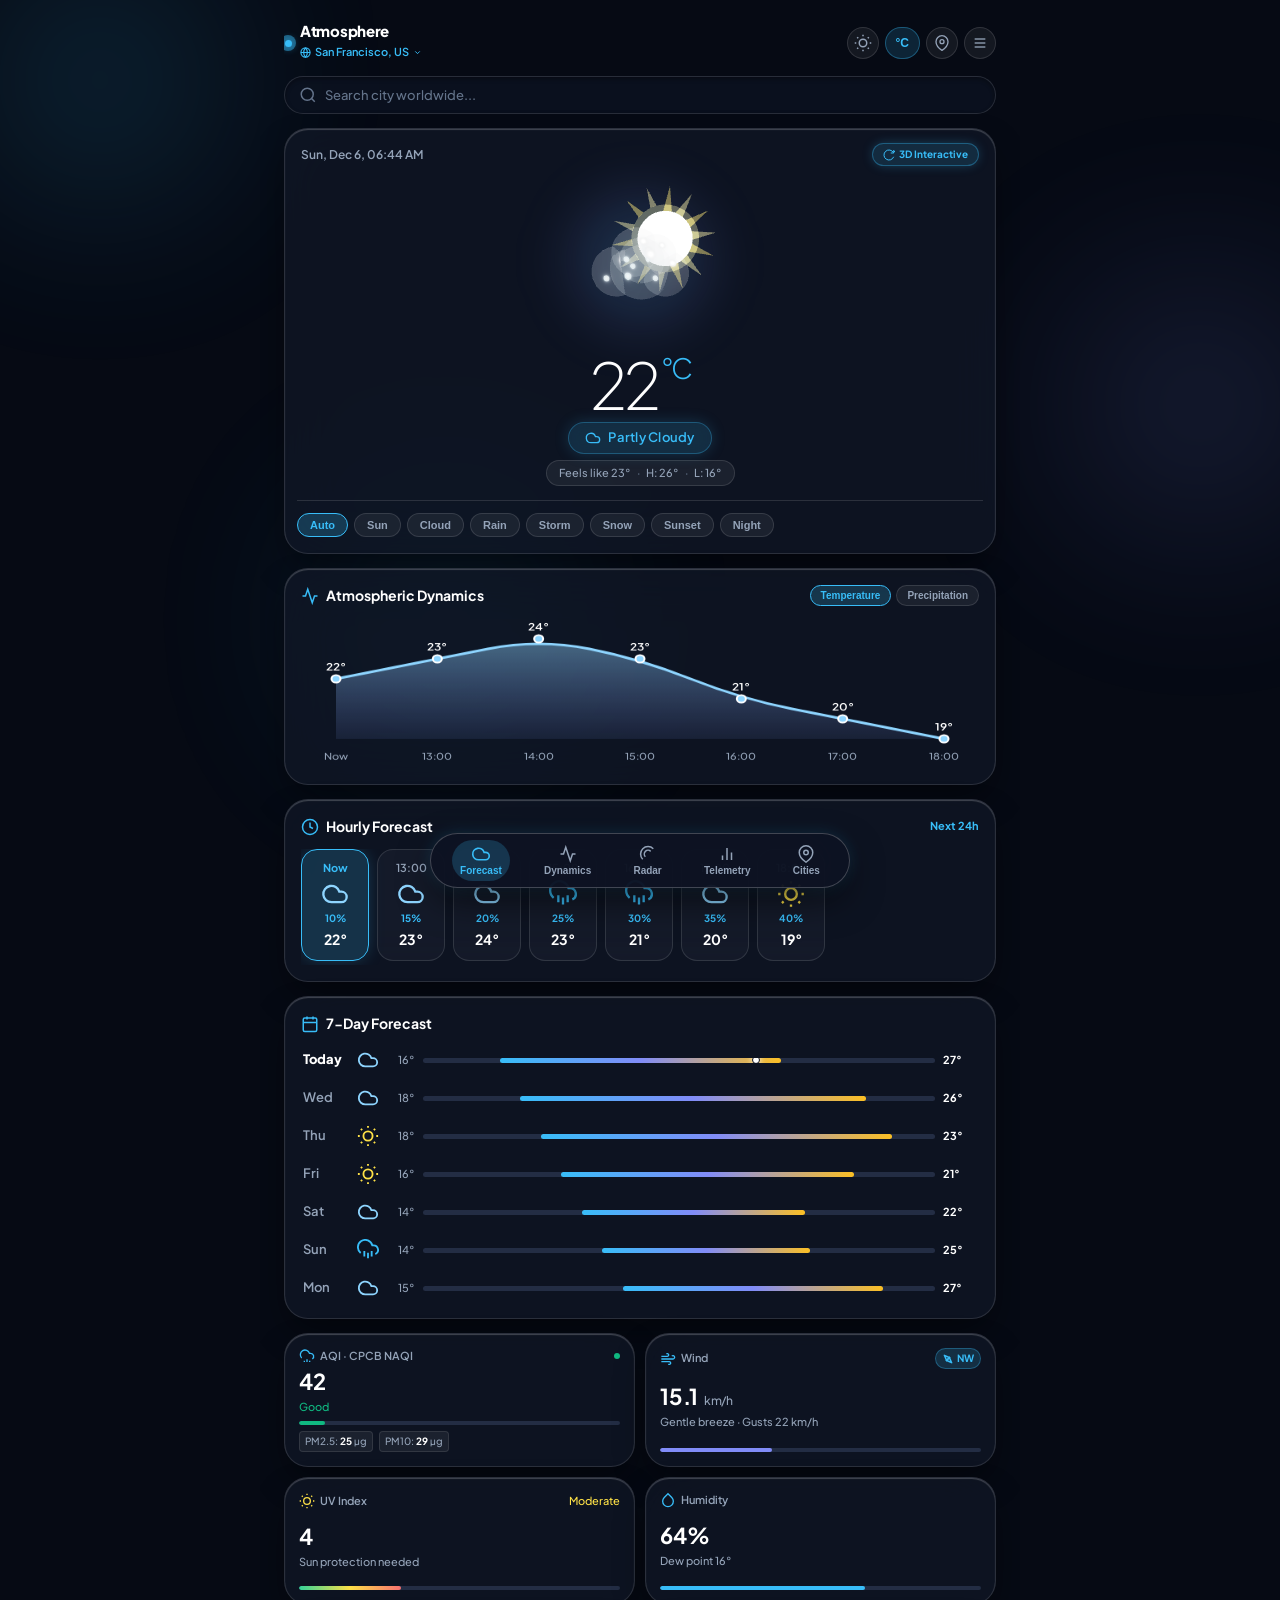
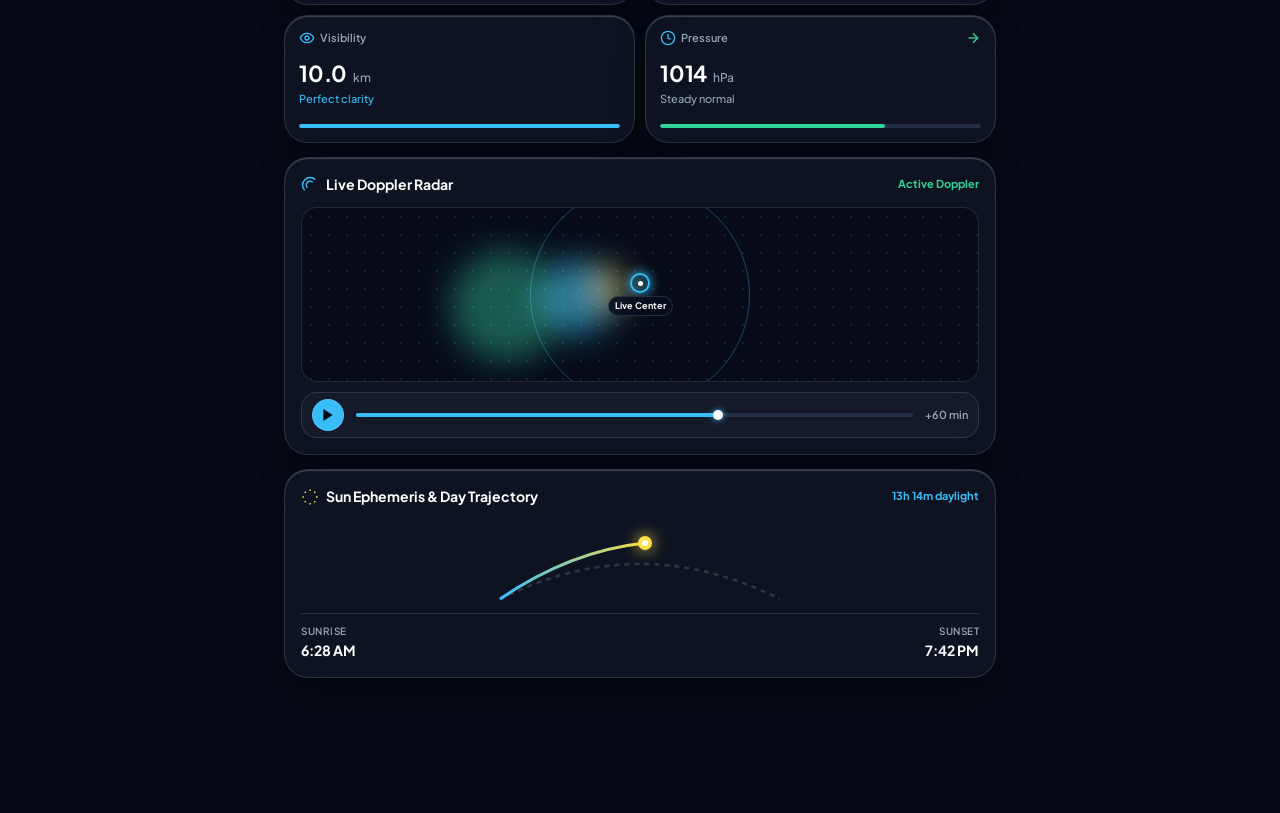
==== commit 889ef62c: "feat(aqi): implement official India CPCB NAQI calculation with PM2.5/PM10 breakdown and Open-Meteo f" ====
--- a/web/index.html
+++ b/web/index.html
@@ -171,21 +171,25 @@
             <!-- 5. Precision Weather Telemetry Grid -->
             <div class="telemetry-section" id="telemetrySection">
                 <div class="telemetry-grid">
-                    <!-- AQI Card -->
-                    <div class="glass-panel telemetry-card">
+                    <!-- AQI Card (Official CPCB NAQI Standard) -->
+                    <div class="glass-panel telemetry-card" id="aqiCard">
                         <div class="telemetry-top">
                             <div class="telemetry-label">
                                 <svg width="16" height="16" viewBox="0 0 24 24" fill="none" stroke="#38bdf8" stroke-width="2"><path d="M4 14.899A7 7 0 1 1 15.71 8h1.79a4.5 4.5 0 0 1 2.5 8.242M8 19v2M12 17v4M16 19v2"/></svg>
-                                <span>AQI</span>
-                            </div>
-                            <div class="telemetry-indicator-dot" id="aqiDot" style="background-color: #34d399;"></div>
-                        </div>
-                        <div>
-                            <div class="telemetry-val" id="tvAqiNumber">42</div>
-                            <div class="telemetry-desc" id="tvAqiDescription" style="color: #34d399;">Good Quality</div>
-                        </div>
-                        <div class="progress-track">
-                            <div class="progress-fill" id="aqiFill" style="width: 42%; background-color: #34d399;"></div>
+                                <span>AQI · CPCB NAQI</span>
+                            </div>
+                            <div class="telemetry-indicator-dot" id="aqiDot" style="background-color: #eab308;"></div>
+                        </div>
+                        <div>
+                            <div class="telemetry-val" id="tvAqiNumber">103</div>
+                            <div class="telemetry-desc" id="tvAqiDescription" style="color: #eab308;">Moderate</div>
+                        </div>
+                        <div class="progress-track">
+                            <div class="progress-fill" id="aqiFill" style="width: 21%; background-color: #eab308;"></div>
+                        </div>
+                        <div class="aqi-subpollutants">
+                            <span class="aqi-pill">PM2.5: <strong id="tvPm25Val">61</strong> µg</span>
+                            <span class="aqi-pill">PM10: <strong id="tvPm10Val">67</strong> µg</span>
                         </div>
                     </div>
 
--- a/web/css/style.css
+++ b/web/css/style.css
@@ -933,6 +933,32 @@
     transition: width 0.6s ease;
 }
 
+.aqi-subpollutants {
+    display: flex;
+    align-items: center;
+    gap: 6px;
+    margin-top: 6px;
+    flex-wrap: wrap;
+}
+
+.aqi-pill {
+    display: inline-flex;
+    align-items: center;
+    gap: 2px;
+    background: rgba(255, 255, 255, 0.06);
+    border: 1px solid rgba(255, 255, 255, 0.1);
+    padding: 2px 5px;
+    border-radius: 4px;
+    font-size: 10px;
+    color: var(--text-variant);
+    font-weight: 500;
+}
+
+.aqi-pill strong {
+    color: var(--text-white);
+    font-weight: 700;
+}
+
 .compass-badge {
     display: inline-flex;
     align-items: center;
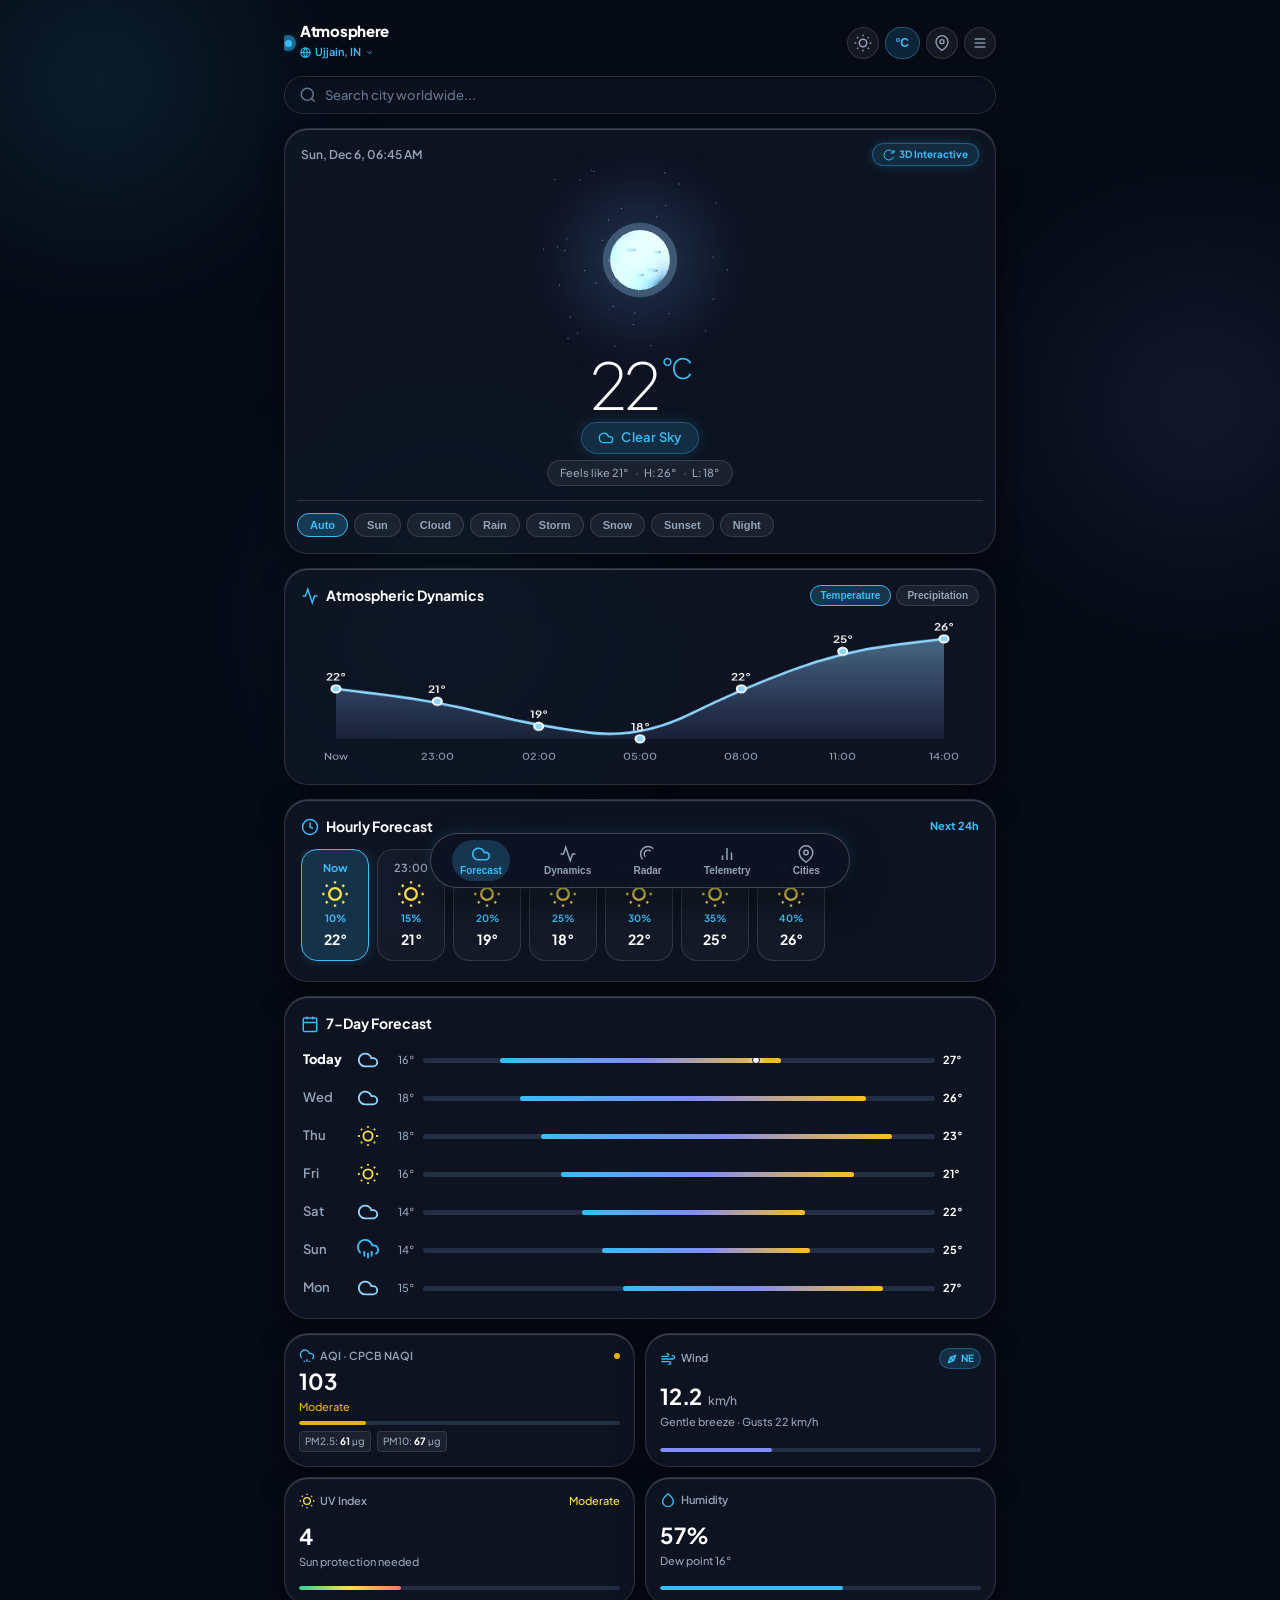
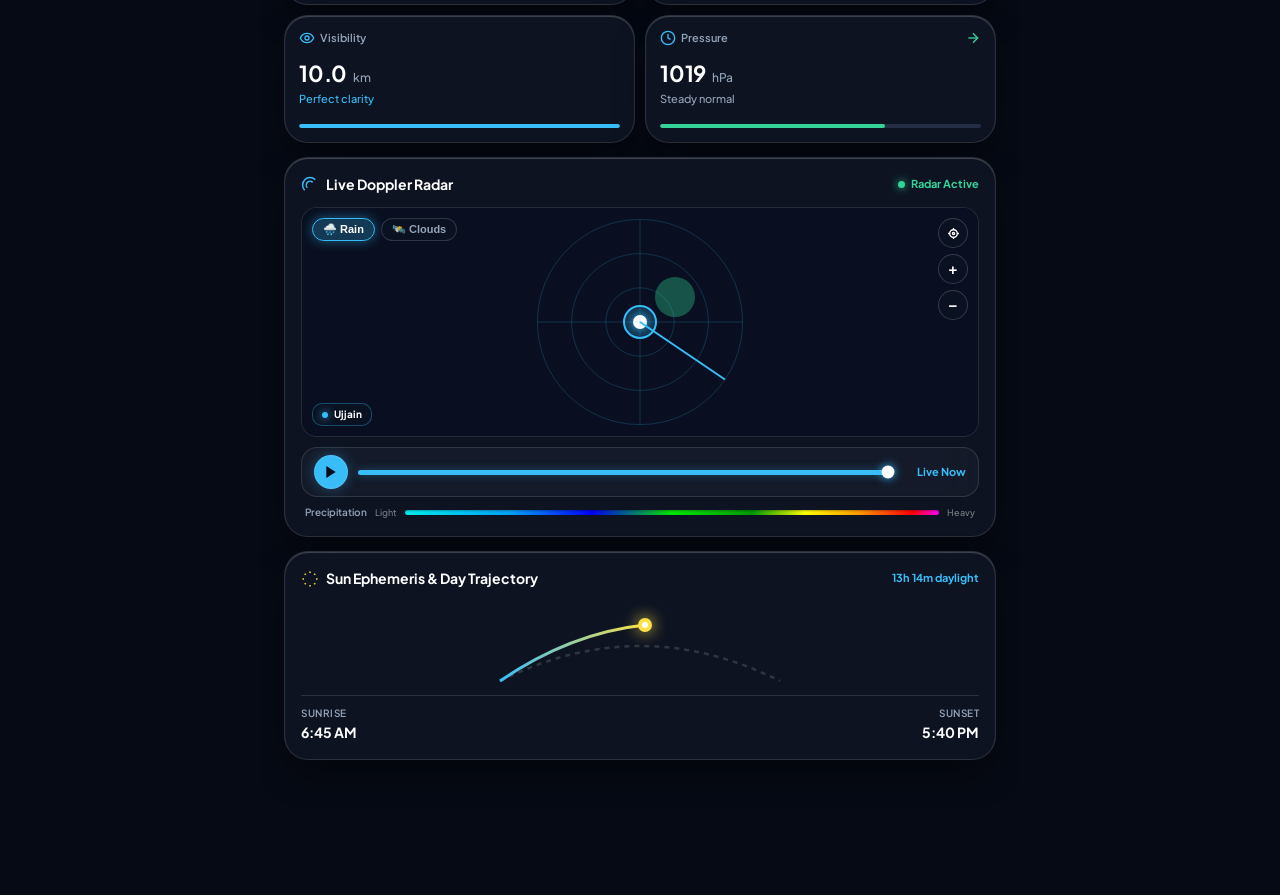
==== commit d031f375: "feat(radar): fix live doppler radar with Leaflet, RainViewer Doppler feed & ESRI dark canvas (v2.5.0" ====
--- a/web/index.html
+++ b/web/index.html
@@ -8,6 +8,7 @@
     <link rel="preconnect" href="https://fonts.googleapis.com">
     <link rel="preconnect" href="https://fonts.gstatic.com" crossorigin>
     <link href="https://fonts.googleapis.com/css2?family=Plus+Jakarta+Sans:wght@200;300;400;500;600;700;800&display=swap" rel="stylesheet">
+    <link rel="stylesheet" href="css/leaflet.css">
     <link rel="stylesheet" href="css/style.css">
 </head>
 <body>
@@ -286,37 +287,69 @@
                 </div>
             </div>
 
-            <!-- 6. Doppler Radar Preview Card -->
+            <!-- 6. Real Live Doppler Radar Card -->
             <div class="glass-panel radar-card" id="radarSection">
                 <div class="section-header">
                     <div class="section-title">
                         <svg width="18" height="18" viewBox="0 0 24 24" fill="none" stroke="#38bdf8" stroke-width="2"><path d="M19.07 4.93A10 10 0 0 0 4.93 19.07M15.54 8.46a5 5 0 0 0-7.07 7.07M12 12v.01"/></svg>
                         <span>Live Doppler Radar</span>
                     </div>
-                    <span class="section-badge" style="color: #34d399;">Active Doppler</span>
-                </div>
-
-                <div class="radar-viewport">
-                    <div class="radar-grid"></div>
-                    <div class="radar-sweep-beam"></div>
-                    <div class="radar-rain-bloom bloom-green"></div>
-                    <div class="radar-rain-bloom bloom-cyan"></div>
-                    <div class="radar-rain-bloom bloom-yellow"></div>
-                    <div class="radar-pin">
-                        <div class="pin-ring"><div class="pin-core"></div></div>
-                        <div class="pin-label">Live Center</div>
-                    </div>
-                </div>
-
+                    <div class="radar-status-badge">
+                        <span class="status-pulse-dot"></span>
+                        <span id="radarStatusText">Live Feed</span>
+                    </div>
+                </div>
+
+                <!-- Radar Interactive Map Viewport -->
+                <div class="radar-viewport" id="radarViewport">
+                    <div id="radarMap" class="radar-map-surface"></div>
+                    <canvas id="radarFallbackCanvas" class="radar-fallback-canvas hidden"></canvas>
+
+                    <!-- Layer Switcher Floating Pill -->
+                    <div class="radar-layer-switcher">
+                        <button class="layer-pill active" id="btnRadarPrecip" data-layer="radar">🌧️ Rain</button>
+                        <button class="layer-pill" id="btnRadarSatellite" data-layer="satellite">🛰️ Clouds</button>
+                    </div>
+
+                    <!-- Map Action Floating Pills (Zoom / Recenter) -->
+                    <div class="radar-map-tools">
+                        <button class="tool-circle-btn" id="btnRadarRecenter" title="Recenter Location">
+                            <svg width="13" height="13" viewBox="0 0 24 24" fill="none" stroke="currentColor" stroke-width="2.5"><circle cx="12" cy="12" r="7"/><circle cx="12" cy="12" r="2"/><path d="M12 2v3M12 19v3M2 12h3M19 12h3"/></svg>
+                        </button>
+                        <button class="tool-circle-btn" id="btnRadarZoomIn" title="Zoom In">+</button>
+                        <button class="tool-circle-btn" id="btnRadarZoomOut" title="Zoom Out">−</button>
+                    </div>
+
+                    <!-- Center Marker Badge -->
+                    <div class="radar-center-beacon" id="radarCenterBeacon">
+                        <span class="beacon-dot"></span>
+                        <span id="radarBeaconCity">Live Center</span>
+                    </div>
+                </div>
+
+                <!-- Radar Playback & Timeline Controls -->
                 <div class="radar-controls-strip">
-                    <button class="icon-btn" id="radarPlayBtn" style="width: 32px; height: 32px; background: var(--primary-cyan); color: #080e1d;">
-                        <svg width="16" height="16" viewBox="0 0 24 24" fill="currentColor"><polygon points="5 3 19 12 5 21 5 3"/></svg>
+                    <button class="icon-btn radar-play-btn" id="radarPlayBtn" title="Play / Pause Radar Loop">
+                        <svg id="radarPlayIcon" width="16" height="16" viewBox="0 0 24 24" fill="currentColor"><polygon points="5 3 19 12 5 21 5 3"/></svg>
+                        <svg id="radarPauseIcon" class="hidden" width="16" height="16" viewBox="0 0 24 24" fill="currentColor"><rect x="6" y="4" width="4" height="16"/><rect x="14" y="4" width="4" height="16"/></svg>
                     </button>
-                    <div class="radar-timeline-track">
-                        <div class="radar-timeline-progress"></div>
-                        <div class="radar-thumb"></div>
-                    </div>
-                    <span style="font-size: 11px; color: var(--text-variant); font-weight: 600;">+60 min</span>
+                    
+                    <div class="radar-timeline-container" id="radarTimelineTrack">
+                        <div class="radar-timeline-rail">
+                            <div class="radar-timeline-progress" id="radarTimelineFill" style="width: 100%;"></div>
+                            <div class="radar-thumb" id="radarTimelineThumb" style="left: 100%;"></div>
+                        </div>
+                    </div>
+
+                    <div class="radar-timestamp-badge" id="radarTimestampText">Live Now</div>
+                </div>
+
+                <!-- Radar Reflectivity dBZ Legend -->
+                <div class="radar-legend-strip">
+                    <span class="legend-label">Precipitation</span>
+                    <span class="legend-sublabel">Light</span>
+                    <div class="legend-gradient-bar"></div>
+                    <span class="legend-sublabel">Heavy</span>
                 </div>
             </div>
 
@@ -458,6 +491,7 @@
 
     <!-- Bundled Three.js Engine & App Scripts -->
     <script src="js/three.min.js"></script>
+    <script src="js/leaflet.js"></script>
     <script src="js/weather3d.js"></script>
     <script src="js/app.js"></script>
 </body>
--- a/web/css/leaflet.css
+++ b/web/css/leaflet.css
@@ -0,0 +1,661 @@
+/* required styles */
+
+.leaflet-pane,
+.leaflet-tile,
+.leaflet-marker-icon,
+.leaflet-marker-shadow,
+.leaflet-tile-container,
+.leaflet-pane > svg,
+.leaflet-pane > canvas,
+.leaflet-zoom-box,
+.leaflet-image-layer,
+.leaflet-layer {
+	position: absolute;
+	left: 0;
+	top: 0;
+	}
+.leaflet-container {
+	overflow: hidden;
+	}
+.leaflet-tile,
+.leaflet-marker-icon,
+.leaflet-marker-shadow {
+	-webkit-user-select: none;
+	   -moz-user-select: none;
+	        user-select: none;
+	  -webkit-user-drag: none;
+	}
+/* Prevents IE11 from highlighting tiles in blue */
+.leaflet-tile::selection {
+	background: transparent;
+}
+/* Safari renders non-retina tile on retina better with this, but Chrome is worse */
+.leaflet-safari .leaflet-tile {
+	image-rendering: -webkit-optimize-contrast;
+	}
+/* hack that prevents hw layers "stretching" when loading new tiles */
+.leaflet-safari .leaflet-tile-container {
+	width: 1600px;
+	height: 1600px;
+	-webkit-transform-origin: 0 0;
+	}
+.leaflet-marker-icon,
+.leaflet-marker-shadow {
+	display: block;
+	}
+/* .leaflet-container svg: reset svg max-width decleration shipped in Joomla! (joomla.org) 3.x */
+/* .leaflet-container img: map is broken in FF if you have max-width: 100% on tiles */
+.leaflet-container .leaflet-overlay-pane svg {
+	max-width: none !important;
+	max-height: none !important;
+	}
+.leaflet-container .leaflet-marker-pane img,
+.leaflet-container .leaflet-shadow-pane img,
+.leaflet-container .leaflet-tile-pane img,
+.leaflet-container img.leaflet-image-layer,
+.leaflet-container .leaflet-tile {
+	max-width: none !important;
+	max-height: none !important;
+	width: auto;
+	padding: 0;
+	}
+
+.leaflet-container img.leaflet-tile {
+	/* See: https://bugs.chromium.org/p/chromium/issues/detail?id=600120 */
+	mix-blend-mode: plus-lighter;
+}
+
+.leaflet-container.leaflet-touch-zoom {
+	-ms-touch-action: pan-x pan-y;
+	touch-action: pan-x pan-y;
+	}
+.leaflet-container.leaflet-touch-drag {
+	-ms-touch-action: pinch-zoom;
+	/* Fallback for FF which doesn't support pinch-zoom */
+	touch-action: none;
+	touch-action: pinch-zoom;
+}
+.leaflet-container.leaflet-touch-drag.leaflet-touch-zoom {
+	-ms-touch-action: none;
+	touch-action: none;
+}
+.leaflet-container {
+	-webkit-tap-highlight-color: transparent;
+}
+.leaflet-container a {
+	-webkit-tap-highlight-color: rgba(51, 181, 229, 0.4);
+}
+.leaflet-tile {
+	filter: inherit;
+	visibility: hidden;
+	}
+.leaflet-tile-loaded {
+	visibility: inherit;
+	}
+.leaflet-zoom-box {
+	width: 0;
+	height: 0;
+	-moz-box-sizing: border-box;
+	     box-sizing: border-box;
+	z-index: 800;
+	}
+/* workaround for https://bugzilla.mozilla.org/show_bug.cgi?id=888319 */
+.leaflet-overlay-pane svg {
+	-moz-user-select: none;
+	}
+
+.leaflet-pane         { z-index: 400; }
+
+.leaflet-tile-pane    { z-index: 200; }
+.leaflet-overlay-pane { z-index: 400; }
+.leaflet-shadow-pane  { z-index: 500; }
+.leaflet-marker-pane  { z-index: 600; }
+.leaflet-tooltip-pane   { z-index: 650; }
+.leaflet-popup-pane   { z-index: 700; }
+
+.leaflet-map-pane canvas { z-index: 100; }
+.leaflet-map-pane svg    { z-index: 200; }
+
+.leaflet-vml-shape {
+	width: 1px;
+	height: 1px;
+	}
+.lvml {
+	behavior: url(#default#VML);
+	display: inline-block;
+	position: absolute;
+	}
+
+
+/* control positioning */
+
+.leaflet-control {
+	position: relative;
+	z-index: 800;
+	pointer-events: visiblePainted; /* IE 9-10 doesn't have auto */
+	pointer-events: auto;
+	}
+.leaflet-top,
+.leaflet-bottom {
+	position: absolute;
+	z-index: 1000;
+	pointer-events: none;
+	}
+.leaflet-top {
+	top: 0;
+	}
+.leaflet-right {
+	right: 0;
+	}
+.leaflet-bottom {
+	bottom: 0;
+	}
+.leaflet-left {
+	left: 0;
+	}
+.leaflet-control {
+	float: left;
+	clear: both;
+	}
+.leaflet-right .leaflet-control {
+	float: right;
+	}
+.leaflet-top .leaflet-control {
+	margin-top: 10px;
+	}
+.leaflet-bottom .leaflet-control {
+	margin-bottom: 10px;
+	}
+.leaflet-left .leaflet-control {
+	margin-left: 10px;
+	}
+.leaflet-right .leaflet-control {
+	margin-right: 10px;
+	}
+
+
+/* zoom and fade animations */
+
+.leaflet-fade-anim .leaflet-popup {
+	opacity: 0;
+	-webkit-transition: opacity 0.2s linear;
+	   -moz-transition: opacity 0.2s linear;
+	        transition: opacity 0.2s linear;
+	}
+.leaflet-fade-anim .leaflet-map-pane .leaflet-popup {
+	opacity: 1;
+	}
+.leaflet-zoom-animated {
+	-webkit-transform-origin: 0 0;
+	    -ms-transform-origin: 0 0;
+	        transform-origin: 0 0;
+	}
+svg.leaflet-zoom-animated {
+	will-change: transform;
+}
+
+.leaflet-zoom-anim .leaflet-zoom-animated {
+	-webkit-transition: -webkit-transform 0.25s cubic-bezier(0,0,0.25,1);
+	   -moz-transition:    -moz-transform 0.25s cubic-bezier(0,0,0.25,1);
+	        transition:         transform 0.25s cubic-bezier(0,0,0.25,1);
+	}
+.leaflet-zoom-anim .leaflet-tile,
+.leaflet-pan-anim .leaflet-tile {
+	-webkit-transition: none;
+	   -moz-transition: none;
+	        transition: none;
+	}
+
+.leaflet-zoom-anim .leaflet-zoom-hide {
+	visibility: hidden;
+	}
+
+
+/* cursors */
+
+.leaflet-interactive {
+	cursor: pointer;
+	}
+.leaflet-grab {
+	cursor: -webkit-grab;
+	cursor:    -moz-grab;
+	cursor:         grab;
+	}
+.leaflet-crosshair,
+.leaflet-crosshair .leaflet-interactive {
+	cursor: crosshair;
+	}
+.leaflet-popup-pane,
+.leaflet-control {
+	cursor: auto;
+	}
+.leaflet-dragging .leaflet-grab,
+.leaflet-dragging .leaflet-grab .leaflet-interactive,
+.leaflet-dragging .leaflet-marker-draggable {
+	cursor: move;
+	cursor: -webkit-grabbing;
+	cursor:    -moz-grabbing;
+	cursor:         grabbing;
+	}
+
+/* marker & overlays interactivity */
+.leaflet-marker-icon,
+.leaflet-marker-shadow,
+.leaflet-image-layer,
+.leaflet-pane > svg path,
+.leaflet-tile-container {
+	pointer-events: none;
+	}
+
+.leaflet-marker-icon.leaflet-interactive,
+.leaflet-image-layer.leaflet-interactive,
+.leaflet-pane > svg path.leaflet-interactive,
+svg.leaflet-image-layer.leaflet-interactive path {
+	pointer-events: visiblePainted; /* IE 9-10 doesn't have auto */
+	pointer-events: auto;
+	}
+
+/* visual tweaks */
+
+.leaflet-container {
+	background: #ddd;
+	outline-offset: 1px;
+	}
+.leaflet-container a {
+	color: #0078A8;
+	}
+.leaflet-zoom-box {
+	border: 2px dotted #38f;
+	background: rgba(255,255,255,0.5);
+	}
+
+
+/* general typography */
+.leaflet-container {
+	font-family: "Helvetica Neue", Arial, Helvetica, sans-serif;
+	font-size: 12px;
+	font-size: 0.75rem;
+	line-height: 1.5;
+	}
+
+
+/* general toolbar styles */
+
+.leaflet-bar {
+	box-shadow: 0 1px 5px rgba(0,0,0,0.65);
+	border-radius: 4px;
+	}
+.leaflet-bar a {
+	background-color: #fff;
+	border-bottom: 1px solid #ccc;
+	width: 26px;
+	height: 26px;
+	line-height: 26px;
+	display: block;
+	text-align: center;
+	text-decoration: none;
+	color: black;
+	}
+.leaflet-bar a,
+.leaflet-control-layers-toggle {
+	background-position: 50% 50%;
+	background-repeat: no-repeat;
+	display: block;
+	}
+.leaflet-bar a:hover,
+.leaflet-bar a:focus {
+	background-color: #f4f4f4;
+	}
+.leaflet-bar a:first-child {
+	border-top-left-radius: 4px;
+	border-top-right-radius: 4px;
+	}
+.leaflet-bar a:last-child {
+	border-bottom-left-radius: 4px;
+	border-bottom-right-radius: 4px;
+	border-bottom: none;
+	}
+.leaflet-bar a.leaflet-disabled {
+	cursor: default;
+	background-color: #f4f4f4;
+	color: #bbb;
+	}
+
+.leaflet-touch .leaflet-bar a {
+	width: 30px;
+	height: 30px;
+	line-height: 30px;
+	}
+.leaflet-touch .leaflet-bar a:first-child {
+	border-top-left-radius: 2px;
+	border-top-right-radius: 2px;
+	}
+.leaflet-touch .leaflet-bar a:last-child {
+	border-bottom-left-radius: 2px;
+	border-bottom-right-radius: 2px;
+	}
+
+/* zoom control */
+
+.leaflet-control-zoom-in,
+.leaflet-control-zoom-out {
+	font: bold 18px 'Lucida Console', Monaco, monospace;
+	text-indent: 1px;
+	}
+
+.leaflet-touch .leaflet-control-zoom-in, .leaflet-touch .leaflet-control-zoom-out  {
+	font-size: 22px;
+	}
+
+
+/* layers control */
+
+.leaflet-control-layers {
+	box-shadow: 0 1px 5px rgba(0,0,0,0.4);
+	background: #fff;
+	border-radius: 5px;
+	}
+.leaflet-control-layers-toggle {
+	background-image: url(images/layers.png);
+	width: 36px;
+	height: 36px;
+	}
+.leaflet-retina .leaflet-control-layers-toggle {
+	background-image: url(images/layers-2x.png);
+	background-size: 26px 26px;
+	}
+.leaflet-touch .leaflet-control-layers-toggle {
+	width: 44px;
+	height: 44px;
+	}
+.leaflet-control-layers .leaflet-control-layers-list,
+.leaflet-control-layers-expanded .leaflet-control-layers-toggle {
+	display: none;
+	}
+.leaflet-control-layers-expanded .leaflet-control-layers-list {
+	display: block;
+	position: relative;
+	}
+.leaflet-control-layers-expanded {
+	padding: 6px 10px 6px 6px;
+	color: #333;
+	background: #fff;
+	}
+.leaflet-control-layers-scrollbar {
+	overflow-y: scroll;
+	overflow-x: hidden;
+	padding-right: 5px;
+	}
+.leaflet-control-layers-selector {
+	margin-top: 2px;
+	position: relative;
+	top: 1px;
+	}
+.leaflet-control-layers label {
+	display: block;
+	font-size: 13px;
+	font-size: 1.08333em;
+	}
+.leaflet-control-layers-separator {
+	height: 0;
+	border-top: 1px solid #ddd;
+	margin: 5px -10px 5px -6px;
+	}
+
+/* Default icon URLs */
+.leaflet-default-icon-path { /* used only in path-guessing heuristic, see L.Icon.Default */
+	background-image: url(images/marker-icon.png);
+	}
+
+
+/* attribution and scale controls */
+
+.leaflet-container .leaflet-control-attribution {
+	background: #fff;
+	background: rgba(255, 255, 255, 0.8);
+	margin: 0;
+	}
+.leaflet-control-attribution,
+.leaflet-control-scale-line {
+	padding: 0 5px;
+	color: #333;
+	line-height: 1.4;
+	}
+.leaflet-control-attribution a {
+	text-decoration: none;
+	}
+.leaflet-control-attribution a:hover,
+.leaflet-control-attribution a:focus {
+	text-decoration: underline;
+	}
+.leaflet-attribution-flag {
+	display: inline !important;
+	vertical-align: baseline !important;
+	width: 1em;
+	height: 0.6669em;
+	}
+.leaflet-left .leaflet-control-scale {
+	margin-left: 5px;
+	}
+.leaflet-bottom .leaflet-control-scale {
+	margin-bottom: 5px;
+	}
+.leaflet-control-scale-line {
+	border: 2px solid #777;
+	border-top: none;
+	line-height: 1.1;
+	padding: 2px 5px 1px;
+	white-space: nowrap;
+	-moz-box-sizing: border-box;
+	     box-sizing: border-box;
+	background: rgba(255, 255, 255, 0.8);
+	text-shadow: 1px 1px #fff;
+	}
+.leaflet-control-scale-line:not(:first-child) {
+	border-top: 2px solid #777;
+	border-bottom: none;
+	margin-top: -2px;
+	}
+.leaflet-control-scale-line:not(:first-child):not(:last-child) {
+	border-bottom: 2px solid #777;
+	}
+
+.leaflet-touch .leaflet-control-attribution,
+.leaflet-touch .leaflet-control-layers,
+.leaflet-touch .leaflet-bar {
+	box-shadow: none;
+	}
+.leaflet-touch .leaflet-control-layers,
+.leaflet-touch .leaflet-bar {
+	border: 2px solid rgba(0,0,0,0.2);
+	background-clip: padding-box;
+	}
+
+
+/* popup */
+
+.leaflet-popup {
+	position: absolute;
+	text-align: center;
+	margin-bottom: 20px;
+	}
+.leaflet-popup-content-wrapper {
+	padding: 1px;
+	text-align: left;
+	border-radius: 12px;
+	}
+.leaflet-popup-content {
+	margin: 13px 24px 13px 20px;
+	line-height: 1.3;
+	font-size: 13px;
+	font-size: 1.08333em;
+	min-height: 1px;
+	}
+.leaflet-popup-content p {
+	margin: 17px 0;
+	margin: 1.3em 0;
+	}
+.leaflet-popup-tip-container {
+	width: 40px;
+	height: 20px;
+	position: absolute;
+	left: 50%;
+	margin-top: -1px;
+	margin-left: -20px;
+	overflow: hidden;
+	pointer-events: none;
+	}
+.leaflet-popup-tip {
+	width: 17px;
+	height: 17px;
+	padding: 1px;
+
+	margin: -10px auto 0;
+	pointer-events: auto;
+
+	-webkit-transform: rotate(45deg);
+	   -moz-transform: rotate(45deg);
+	    -ms-transform: rotate(45deg);
+	        transform: rotate(45deg);
+	}
+.leaflet-popup-content-wrapper,
+.leaflet-popup-tip {
+	background: white;
+	color: #333;
+	box-shadow: 0 3px 14px rgba(0,0,0,0.4);
+	}
+.leaflet-container a.leaflet-popup-close-button {
+	position: absolute;
+	top: 0;
+	right: 0;
+	border: none;
+	text-align: center;
+	width: 24px;
+	height: 24px;
+	font: 16px/24px Tahoma, Verdana, sans-serif;
+	color: #757575;
+	text-decoration: none;
+	background: transparent;
+	}
+.leaflet-container a.leaflet-popup-close-button:hover,
+.leaflet-container a.leaflet-popup-close-button:focus {
+	color: #585858;
+	}
+.leaflet-popup-scrolled {
+	overflow: auto;
+	}
+
+.leaflet-oldie .leaflet-popup-content-wrapper {
+	-ms-zoom: 1;
+	}
+.leaflet-oldie .leaflet-popup-tip {
+	width: 24px;
+	margin: 0 auto;
+
+	-ms-filter: "progid:DXImageTransform.Microsoft.Matrix(M11=0.70710678, M12=0.70710678, M21=-0.70710678, M22=0.70710678)";
+	filter: progid:DXImageTransform.Microsoft.Matrix(M11=0.70710678, M12=0.70710678, M21=-0.70710678, M22=0.70710678);
+	}
+
+.leaflet-oldie .leaflet-control-zoom,
+.leaflet-oldie .leaflet-control-layers,
+.leaflet-oldie .leaflet-popup-content-wrapper,
+.leaflet-oldie .leaflet-popup-tip {
+	border: 1px solid #999;
+	}
+
+
+/* div icon */
+
+.leaflet-div-icon {
+	background: #fff;
+	border: 1px solid #666;
+	}
+
+
+/* Tooltip */
+/* Base styles for the element that has a tooltip */
+.leaflet-tooltip {
+	position: absolute;
+	padding: 6px;
+	background-color: #fff;
+	border: 1px solid #fff;
+	border-radius: 3px;
+	color: #222;
+	white-space: nowrap;
+	-webkit-user-select: none;
+	-moz-user-select: none;
+	-ms-user-select: none;
+	user-select: none;
+	pointer-events: none;
+	box-shadow: 0 1px 3px rgba(0,0,0,0.4);
+	}
+.leaflet-tooltip.leaflet-interactive {
+	cursor: pointer;
+	pointer-events: auto;
+	}
+.leaflet-tooltip-top:before,
+.leaflet-tooltip-bottom:before,
+.leaflet-tooltip-left:before,
+.leaflet-tooltip-right:before {
+	position: absolute;
+	pointer-events: none;
+	border: 6px solid transparent;
+	background: transparent;
+	content: "";
+	}
+
+/* Directions */
+
+.leaflet-tooltip-bottom {
+	margin-top: 6px;
+}
+.leaflet-tooltip-top {
+	margin-top: -6px;
+}
+.leaflet-tooltip-bottom:before,
+.leaflet-tooltip-top:before {
+	left: 50%;
+	margin-left: -6px;
+	}
+.leaflet-tooltip-top:before {
+	bottom: 0;
+	margin-bottom: -12px;
+	border-top-color: #fff;
+	}
+.leaflet-tooltip-bottom:before {
+	top: 0;
+	margin-top: -12px;
+	margin-left: -6px;
+	border-bottom-color: #fff;
+	}
+.leaflet-tooltip-left {
+	margin-left: -6px;
+}
+.leaflet-tooltip-right {
+	margin-left: 6px;
+}
+.leaflet-tooltip-left:before,
+.leaflet-tooltip-right:before {
+	top: 50%;
+	margin-top: -6px;
+	}
+.leaflet-tooltip-left:before {
+	right: 0;
+	margin-right: -12px;
+	border-left-color: #fff;
+	}
+.leaflet-tooltip-right:before {
+	left: 0;
+	margin-left: -12px;
+	border-right-color: #fff;
+	}
+
+/* Printing */
+
+@media print {
+	/* Prevent printers from removing background-images of controls. */
+	.leaflet-control {
+		-webkit-print-color-adjust: exact;
+		print-color-adjust: exact;
+		}
+	}
--- a/web/css/style.css
+++ b/web/css/style.css
@@ -977,154 +977,314 @@
 }
 
 /* ==========================================================================
-   6. Doppler Radar Card
+   6. Live Doppler Radar Card (Real RainViewer Integration)
    ========================================================================== */
 .radar-card {
     padding: 16px;
 }
 
+.radar-status-badge {
+    display: inline-flex;
+    align-items: center;
+    gap: 6px;
+    font-size: 11px;
+    color: #34d399;
+    font-weight: 700;
+}
+
+.status-pulse-dot {
+    width: 7px;
+    height: 7px;
+    border-radius: 50%;
+    background: #34d399;
+    box-shadow: 0 0 8px #34d399;
+    animation: radar-pulse 1.6s infinite ease-in-out;
+}
+
+@keyframes radar-pulse {
+    0%, 100% { transform: scale(0.9); opacity: 0.8; }
+    50% { transform: scale(1.3); opacity: 1; }
+}
+
 .radar-viewport {
     position: relative;
-    height: 175px;
+    height: 230px;
     border-radius: var(--radius-md);
-    background: #060b17;
+    background: #080e1d;
     overflow: hidden;
     margin-top: 8px;
     border: 1px solid var(--border-glass);
-    display: flex;
-    align-items: center;
-    justify-content: center;
-}
-
-.radar-grid {
+}
+
+.radar-map-surface {
+    width: 100%;
+    height: 100%;
+    background: #090f20;
+    z-index: 1;
+}
+
+/* Custom Dark Leaflet Styling */
+.radar-map-surface .leaflet-tile-pane {
+    filter: brightness(0.9) contrast(1.1);
+}
+
+.radar-map-surface .leaflet-control-container .leaflet-top,
+.radar-map-surface .leaflet-control-container .leaflet-bottom {
+    display: none !important;
+}
+
+.radar-fallback-canvas {
     position: absolute;
     inset: 0;
-    opacity: 0.15;
-    background-image: radial-gradient(var(--primary-cyan) 1px, transparent 1px);
-    background-size: 18px 18px;
-}
-
-.radar-sweep-beam {
+    width: 100%;
+    height: 100%;
+    z-index: 2;
+    pointer-events: none;
+}
+
+/* Radar Layer Switcher */
+.radar-layer-switcher {
     position: absolute;
-    width: 220px;
-    height: 220px;
+    top: 10px;
+    left: 10px;
+    z-index: 400;
+    display: flex;
+    gap: 6px;
+}
+
+.layer-pill {
+    background: rgba(11, 18, 35, 0.85);
+    border: 1px solid rgba(255, 255, 255, 0.15);
+    border-radius: var(--radius-pill);
+    color: var(--text-variant);
+    padding: 4px 10px;
+    font-size: 11px;
+    font-weight: 600;
+    cursor: pointer;
+    backdrop-filter: blur(8px);
+    transition: all 0.2s ease;
+}
+
+.layer-pill:hover {
+    border-color: rgba(56, 189, 248, 0.5);
+    color: var(--text-white);
+}
+
+.layer-pill.active {
+    background: rgba(56, 189, 248, 0.25);
+    border-color: var(--primary-cyan);
+    color: var(--text-white);
+    box-shadow: 0 0 12px rgba(56, 189, 248, 0.45);
+}
+
+/* Floating Map Tools */
+.radar-map-tools {
+    position: absolute;
+    top: 10px;
+    right: 10px;
+    z-index: 400;
+    display: flex;
+    flex-direction: column;
+    gap: 6px;
+}
+
+.tool-circle-btn {
+    width: 30px;
+    height: 30px;
     border-radius: 50%;
+    background: rgba(11, 18, 35, 0.85);
+    border: 1px solid rgba(255, 255, 255, 0.18);
+    color: var(--text-white);
+    display: flex;
+    align-items: center;
+    justify-content: center;
+    cursor: pointer;
+    font-size: 15px;
+    font-weight: 700;
+    backdrop-filter: blur(8px);
+    transition: all 0.2s ease;
+}
+
+.tool-circle-btn:hover {
+    background: rgba(56, 189, 248, 0.25);
+    border-color: var(--primary-cyan);
+}
+
+/* Center Location Beacon */
+.radar-center-beacon {
+    position: absolute;
+    bottom: 10px;
+    left: 10px;
+    z-index: 400;
+    display: flex;
+    align-items: center;
+    gap: 6px;
+    background: rgba(11, 18, 35, 0.85);
     border: 1px solid rgba(56, 189, 248, 0.35);
-    animation: radar-sweep 6s linear infinite;
-}
-
-@keyframes radar-sweep {
-    from { transform: rotate(0deg); }
-    to { transform: rotate(360deg); }
-}
-
-.radar-rain-bloom {
+    padding: 3px 9px;
+    border-radius: var(--radius-sm);
+    font-size: 10px;
+    color: var(--text-white);
+    font-weight: 700;
+    backdrop-filter: blur(8px);
+}
+
+.beacon-dot {
+    width: 6px;
+    height: 6px;
+    border-radius: 50%;
+    background: var(--primary-cyan);
+    box-shadow: 0 0 8px var(--primary-cyan);
+}
+
+/* Leaflet Custom Beacon Marker */
+.radar-marker-pulse {
+    position: relative;
+    width: 22px;
+    height: 22px;
+}
+
+.radar-marker-pulse .marker-ring {
     position: absolute;
+    inset: -6px;
     border-radius: 50%;
-    filter: blur(16px);
-    mix-blend-mode: screen;
-}
-
-.bloom-green {
-    width: 110px;
-    height: 110px;
-    top: 25%;
-    left: 22%;
-    background: rgba(52, 211, 153, 0.4);
-}
-
-.bloom-cyan {
-    width: 75px;
-    height: 75px;
-    top: 30%;
-    left: 35%;
-    background: rgba(56, 189, 248, 0.55);
-}
-
-.bloom-yellow {
-    width: 40px;
-    height: 40px;
-    top: 35%;
-    left: 42%;
-    background: rgba(251, 191, 36, 0.6);
-}
-
-.radar-pin {
+    border: 2px solid var(--primary-cyan);
+    background: rgba(56, 189, 248, 0.2);
+    animation: marker-ping 2s cubic-bezier(0, 0, 0.2, 1) infinite;
+}
+
+@keyframes marker-ping {
+    0% { transform: scale(0.6); opacity: 1; }
+    75%, 100% { transform: scale(2.2); opacity: 0; }
+}
+
+.radar-marker-pulse .marker-core {
     position: absolute;
-    z-index: 5;
-    display: flex;
-    flex-direction: column;
-    align-items: center;
-}
-
-.pin-ring {
-    width: 20px;
-    height: 20px;
-    border-radius: 50%;
-    background: rgba(56, 189, 248, 0.25);
-    border: 2px solid var(--primary-cyan);
-    box-shadow: 0 0 12px var(--primary-cyan);
-    display: flex;
-    align-items: center;
-    justify-content: center;
-}
-
-.pin-core {
-    width: 5px;
-    height: 5px;
+    inset: 4px;
     border-radius: 50%;
     background: #ffffff;
-}
-
-.pin-label {
-    margin-top: 3px;
-    padding: 2px 6px;
-    border-radius: var(--radius-sm);
-    background: rgba(8, 14, 29, 0.85);
-    border: 1px solid var(--border-glass);
-    font-size: 9px;
-    font-weight: 700;
-    color: var(--text-white);
-}
-
+    box-shadow: 0 0 10px var(--primary-cyan);
+}
+
+/* Playback & Scrub Strip */
 .radar-controls-strip {
     display: flex;
     align-items: center;
-    justify-content: space-between;
+    gap: 10px;
     margin-top: 10px;
-    padding: 6px 10px;
+    padding: 7px 12px;
     border-radius: var(--radius-md);
     background: rgba(25, 31, 47, 0.65);
     border: 1px solid var(--border-glass);
 }
 
-.radar-timeline-track {
+.radar-play-btn {
+    width: 34px;
+    height: 34px;
+    border-radius: 50%;
+    background: var(--primary-cyan);
+    color: #070d1a;
+    display: flex;
+    align-items: center;
+    justify-content: center;
+    flex-shrink: 0;
+    box-shadow: 0 0 14px var(--primary-glow);
+    transition: transform 0.15s ease, background 0.2s ease;
+}
+
+.radar-play-btn:active {
+    transform: scale(0.92);
+}
+
+.radar-play-btn.playing {
+    background: #10b981;
+    color: #070d1a;
+    box-shadow: 0 0 14px rgba(16, 185, 129, 0.5);
+}
+
+.radar-timeline-container {
     flex: 1;
-    margin: 0 12px;
-    height: 4px;
-    border-radius: var(--radius-pill);
-    background: var(--surface-highest);
+    height: 24px;
+    display: flex;
+    align-items: center;
+    cursor: pointer;
+    touch-action: none;
+}
+
+.radar-timeline-rail {
     position: relative;
-    cursor: pointer;
+    width: 100%;
+    height: 5px;
+    border-radius: var(--radius-pill);
+    background: rgba(255, 255, 255, 0.12);
 }
 
 .radar-timeline-progress {
-    width: 65%;
     height: 100%;
     background: var(--primary-cyan);
     border-radius: var(--radius-pill);
+    box-shadow: 0 0 8px var(--primary-glow);
 }
 
 .radar-thumb {
     position: absolute;
     top: 50%;
-    left: 65%;
     transform: translate(-50%, -50%);
-    width: 10px;
-    height: 10px;
+    width: 13px;
+    height: 13px;
     border-radius: 50%;
     background: #ffffff;
-    box-shadow: 0 0 6px var(--primary-cyan);
+    box-shadow: 0 0 10px var(--primary-cyan);
+    pointer-events: none;
+}
+
+.radar-timestamp-badge {
+    font-size: 11px;
+    color: var(--primary-cyan);
+    font-weight: 700;
+    min-width: 68px;
+    text-align: right;
+    white-space: nowrap;
+}
+
+/* Radar Reflectivity Legend */
+.radar-legend-strip {
+    display: flex;
+    align-items: center;
+    gap: 8px;
+    margin-top: 8px;
+    padding: 0 4px;
+}
+
+.legend-label {
+    font-size: 10px;
+    font-weight: 600;
+    color: var(--text-variant);
+    white-space: nowrap;
+}
+
+.legend-sublabel {
+    font-size: 9px;
+    font-weight: 500;
+    color: rgba(255, 255, 255, 0.45);
+    white-space: nowrap;
+}
+
+.legend-gradient-bar {
+    flex: 1;
+    height: 5px;
+    border-radius: 3px;
+    background: linear-gradient(to right, 
+        #00ECEC 0%, 
+        #01A0F6 20%, 
+        #0000F6 35%, 
+        #00E500 50%, 
+        #009900 65%, 
+        #FFFF00 75%, 
+        #FF9900 85%, 
+        #FF0000 95%, 
+        #FF00FF 100%);
+    box-shadow: inset 0 1px 2px rgba(0, 0, 0, 0.3);
 }
 
 /* ==========================================================================
@@ -1497,3 +1657,7 @@
     letter-spacing: 0.05em;
     text-transform: uppercase;
 }
+
+.hidden {
+    display: none !important;
+}
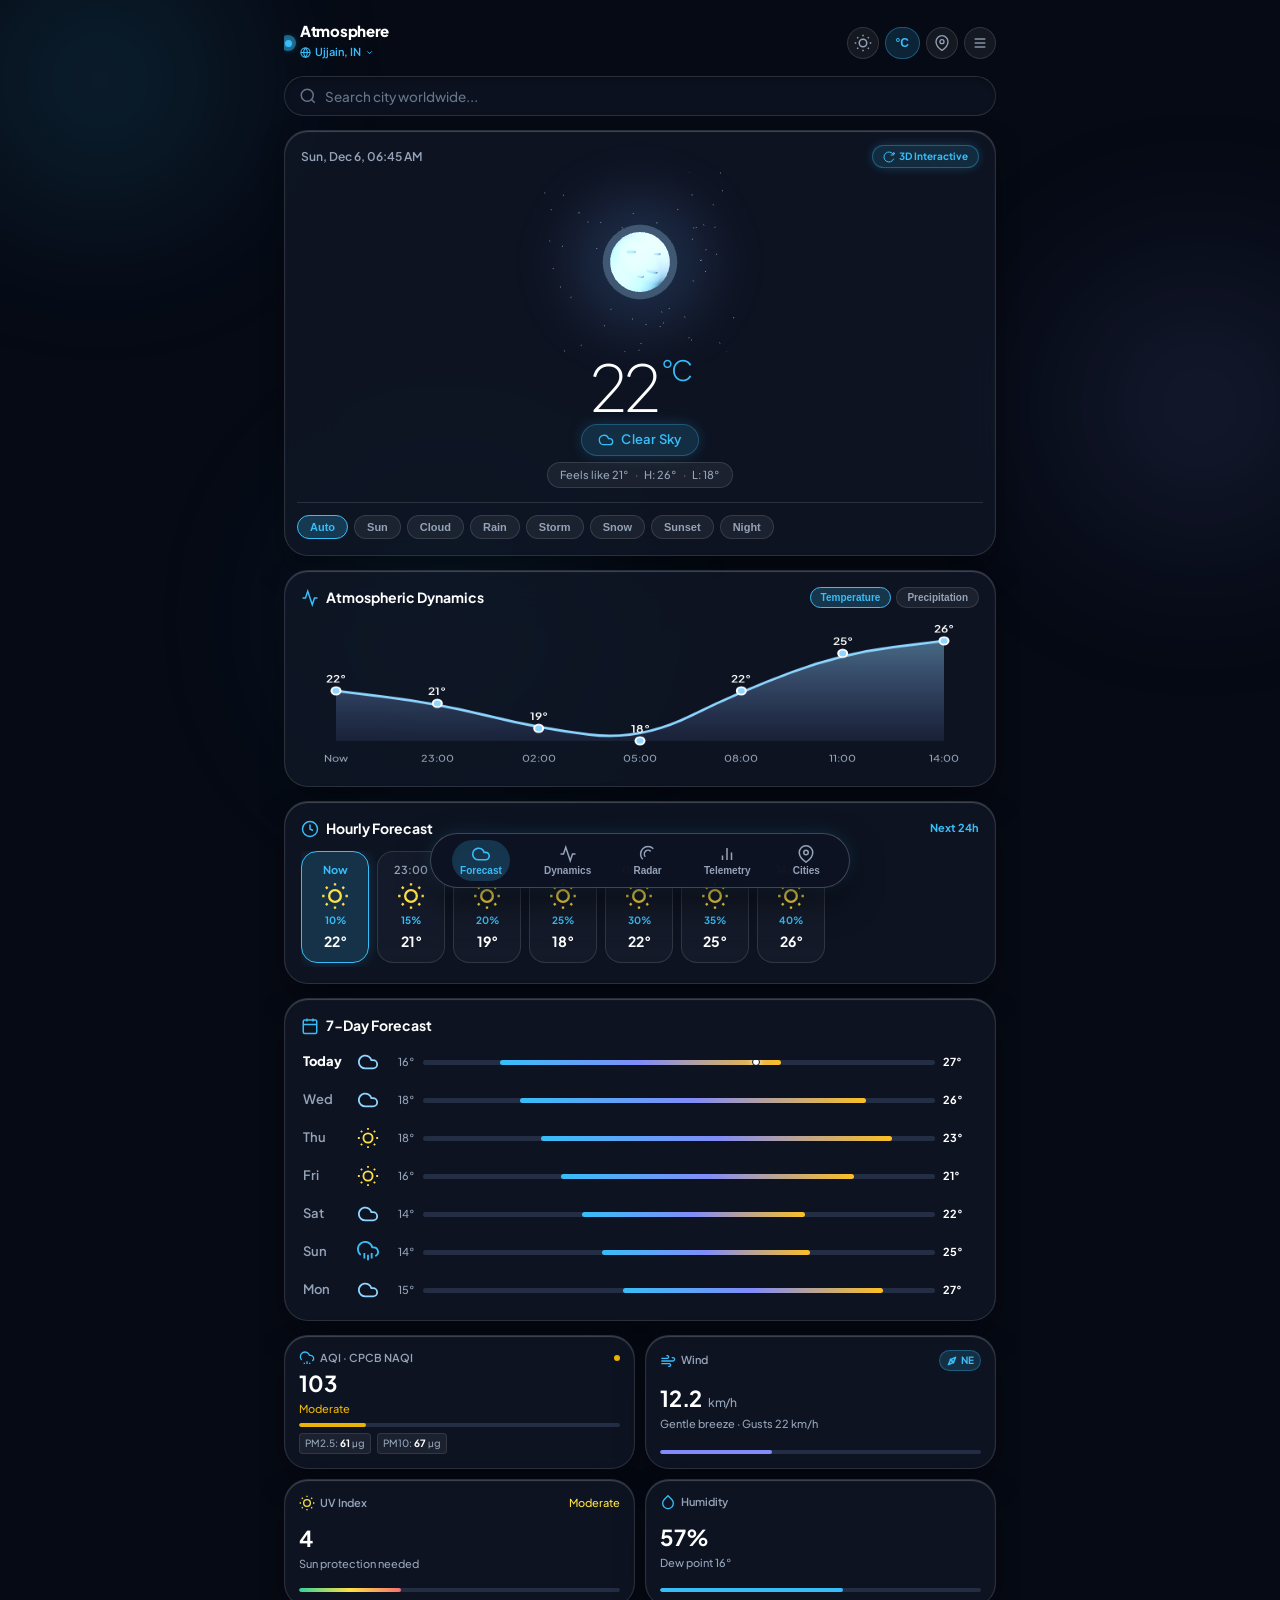
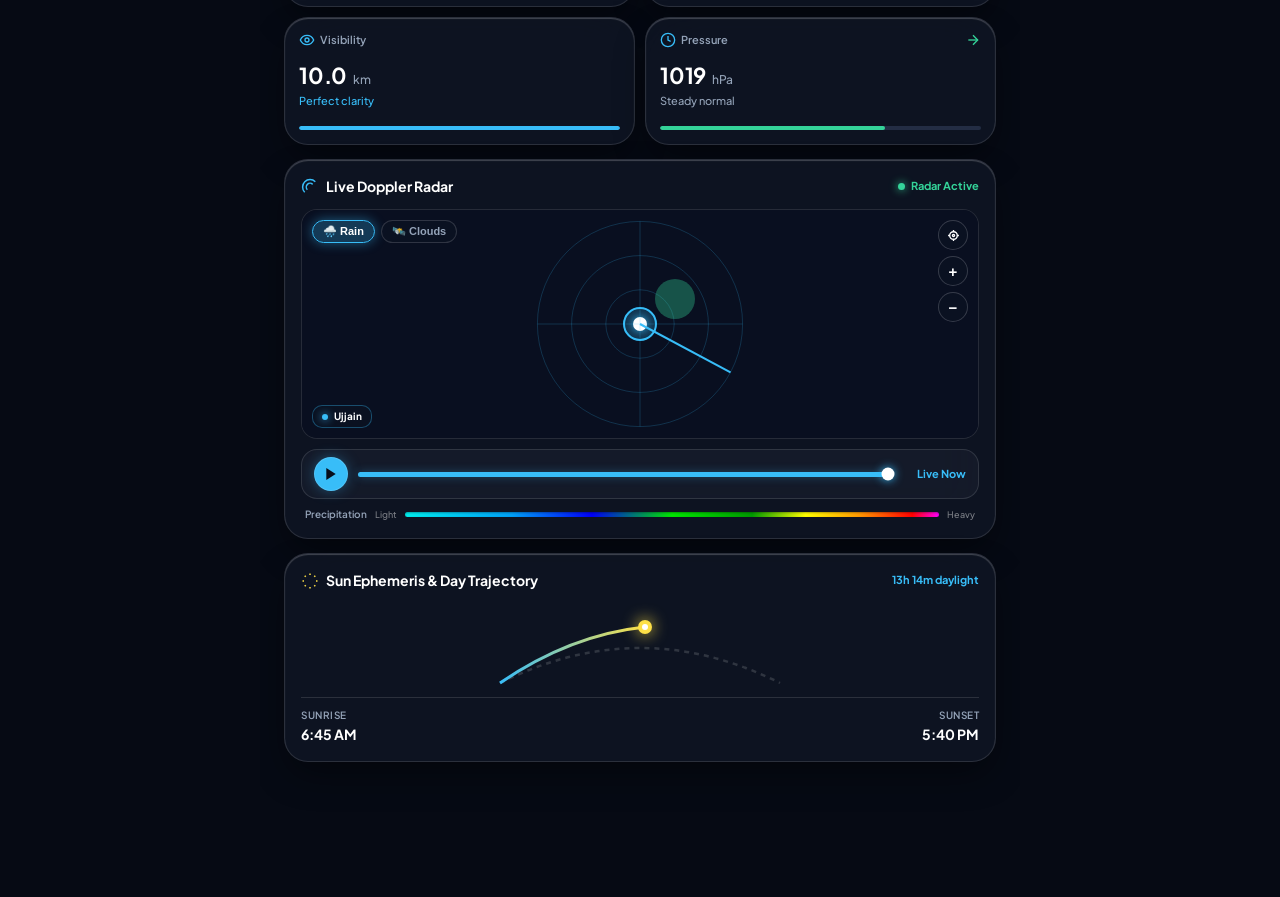
==== commit f7acd0a0: "feat(search): add live city auto-suggestions, popular cities & recent search history (v2.6.0)" ====
--- a/web/index.html
+++ b/web/index.html
@@ -54,11 +54,20 @@
             </div>
         </header>
 
-        <!-- Recessed Global Search Bar -->
-        <div class="search-bar-wrap">
-            <div class="search-bar">
-                <svg width="18" height="18" viewBox="0 0 24 24" fill="none" stroke="currentColor" stroke-width="2"><circle cx="11" cy="11" r="8"/><path d="m21 21-4.3-4.3"/></svg>
-                <input type="text" id="citySearchInput" placeholder="Search city worldwide..." autocomplete="off">
+        <!-- Recessed Global Search Bar & Live City Suggestions -->
+        <div class="search-bar-wrap" id="searchBarWrap">
+            <div class="search-bar" id="searchBarBox">
+                <svg class="search-icon" width="18" height="18" viewBox="0 0 24 24" fill="none" stroke="currentColor" stroke-width="2"><circle cx="11" cy="11" r="8"/><path d="m21 21-4.3-4.3"/></svg>
+                <input type="text" id="citySearchInput" placeholder="Search city worldwide..." autocomplete="off" autocapitalize="words" spellcheck="false">
+                <button class="search-clear-btn hidden" id="searchClearBtn" title="Clear input" aria-label="Clear">
+                    <svg width="14" height="14" viewBox="0 0 24 24" fill="none" stroke="currentColor" stroke-width="2"><line x1="18" y1="6" x2="6" y2="18"/><line x1="6" y1="6" x2="18" y2="18"/></svg>
+                </button>
+                <div class="search-spinner hidden" id="searchSpinner"></div>
+            </div>
+
+            <!-- Auto-suggest Dropdown Panel -->
+            <div class="search-suggestions-dropdown hidden" id="searchSuggestionsDropdown">
+                <!-- Injected via JavaScript -->
             </div>
         </div>
 
--- a/web/css/style.css
+++ b/web/css/style.css
@@ -343,16 +343,18 @@
    Recessed Search Input Field
    ========================================================================== */
 .search-bar-wrap {
+    position: relative;
     margin-bottom: 14px;
     width: 100%;
+    z-index: 990;
 }
 
 .search-bar {
     display: flex;
     align-items: center;
-    padding: 9px 14px;
+    padding: 10px 14px;
     border-radius: var(--radius-pill);
-    background: rgba(13, 19, 34, 0.75);
+    background: rgba(13, 19, 34, 0.85);
     border: 1px solid var(--border-glass);
     box-shadow: inset 0 2px 4px rgba(0, 0, 0, 0.3);
     transition: var(--transition-smooth);
@@ -360,19 +362,25 @@
 }
 
 [data-theme="light"] .search-bar {
-    background: rgba(255, 255, 255, 0.85);
+    background: rgba(255, 255, 255, 0.9);
     box-shadow: inset 0 1px 3px rgba(0, 0, 0, 0.06);
 }
 
-.search-bar:focus-within {
+.search-bar:focus-within,
+.search-bar.active {
     border-color: var(--primary-cyan);
-    box-shadow: 0 0 16px -2px var(--primary-glow);
-}
-
-.search-bar svg {
+    box-shadow: 0 0 18px -2px var(--primary-glow);
+}
+
+.search-bar svg.search-icon {
     color: var(--text-muted);
     flex-shrink: 0;
     margin-right: 8px;
+    transition: var(--transition-fast);
+}
+
+.search-bar:focus-within svg.search-icon {
+    color: var(--primary-cyan);
 }
 
 .search-bar input {
@@ -381,14 +389,275 @@
     border: none;
     outline: none;
     color: var(--text-white);
-    font-size: 13px;
+    font-size: 13.5px;
     font-weight: 500;
     font-family: inherit;
     width: 100%;
+    min-width: 0;
 }
 
 .search-bar input::placeholder {
     color: var(--text-muted);
+}
+
+.search-clear-btn {
+    display: flex;
+    align-items: center;
+    justify-content: center;
+    width: 22px;
+    height: 22px;
+    border-radius: 50%;
+    background: rgba(255, 255, 255, 0.12);
+    border: none;
+    color: var(--text-variant);
+    cursor: pointer;
+    margin-left: 6px;
+    flex-shrink: 0;
+    transition: var(--transition-fast);
+}
+
+.search-clear-btn:hover,
+.search-clear-btn:active {
+    background: rgba(255, 255, 255, 0.25);
+    color: #ffffff;
+    transform: scale(1.08);
+}
+
+.search-spinner {
+    width: 16px;
+    height: 16px;
+    border: 2px solid rgba(255, 255, 255, 0.2);
+    border-top-color: var(--primary-cyan);
+    border-radius: 50%;
+    animation: spin 0.65s linear infinite;
+    margin-left: 8px;
+    flex-shrink: 0;
+}
+
+/* Auto-suggest Dropdown Panel */
+.search-suggestions-dropdown {
+    position: absolute;
+    top: calc(100% + 8px);
+    left: 0;
+    right: 0;
+    background: rgba(10, 16, 32, 0.96);
+    backdrop-filter: blur(28px);
+    -webkit-backdrop-filter: blur(28px);
+    border: 1px solid rgba(56, 189, 248, 0.25);
+    border-radius: 18px;
+    box-shadow: 0 18px 40px rgba(0, 0, 0, 0.7), 0 0 0 1px rgba(255, 255, 255, 0.08);
+    max-height: 380px;
+    overflow-y: auto;
+    overflow-x: hidden;
+    z-index: 1000;
+    padding: 10px;
+    animation: dropdownFade 0.2s cubic-bezier(0.16, 1, 0.3, 1);
+}
+
+[data-theme="light"] .search-suggestions-dropdown {
+    background: rgba(255, 255, 255, 0.97);
+    border-color: rgba(56, 189, 248, 0.35);
+    box-shadow: 0 16px 36px rgba(0, 0, 0, 0.15), 0 0 0 1px rgba(0, 0, 0, 0.05);
+}
+
+@keyframes dropdownFade {
+    from {
+        opacity: 0;
+        transform: translateY(-8px) scale(0.98);
+    }
+    to {
+        opacity: 1;
+        transform: translateY(0) scale(1);
+    }
+}
+
+.suggestions-section-header {
+    display: flex;
+    align-items: center;
+    justify-content: space-between;
+    font-size: 11px;
+    font-weight: 700;
+    text-transform: uppercase;
+    letter-spacing: 0.06em;
+    color: var(--primary-cyan);
+    padding: 6px 8px 4px 8px;
+}
+
+.suggestions-section-header.recent {
+    color: #a78bfa;
+}
+
+.btn-clear-recent {
+    font-size: 10px;
+    font-weight: 600;
+    color: var(--text-muted);
+    background: none;
+    border: none;
+    cursor: pointer;
+    text-decoration: underline;
+    text-transform: none;
+    letter-spacing: normal;
+    padding: 2px 4px;
+}
+
+.btn-clear-recent:hover {
+    color: var(--primary-cyan);
+}
+
+.popular-chips-wrap {
+    display: flex;
+    flex-wrap: wrap;
+    gap: 6px;
+    padding: 4px 4px 10px 4px;
+}
+
+.popular-chip {
+    display: inline-flex;
+    align-items: center;
+    gap: 6px;
+    padding: 6px 11px;
+    border-radius: 20px;
+    background: rgba(255, 255, 255, 0.06);
+    border: 1px solid rgba(255, 255, 255, 0.09);
+    color: var(--text-white);
+    font-size: 12px;
+    font-weight: 500;
+    cursor: pointer;
+    transition: all 0.18s ease;
+    user-select: none;
+}
+
+[data-theme="light"] .popular-chip {
+    background: rgba(0, 0, 0, 0.04);
+    border-color: rgba(0, 0, 0, 0.08);
+    color: #1e293b;
+}
+
+.popular-chip:hover,
+.popular-chip:active {
+    background: rgba(56, 189, 248, 0.16);
+    border-color: rgba(56, 189, 248, 0.45);
+    color: var(--primary-cyan);
+    transform: translateY(-1px);
+}
+
+.popular-chip .chip-flag {
+    font-size: 14px;
+}
+
+.suggestions-list {
+    display: flex;
+    flex-direction: column;
+    gap: 4px;
+    list-style: none;
+    padding: 0;
+    margin: 0;
+}
+
+.suggestion-item {
+    display: flex;
+    align-items: center;
+    gap: 10px;
+    padding: 9px 12px;
+    border-radius: 12px;
+    cursor: pointer;
+    transition: all 0.15s ease;
+    border: 1px solid transparent;
+    user-select: none;
+}
+
+.suggestion-item:hover,
+.suggestion-item.active {
+    background: rgba(56, 189, 248, 0.14);
+    border-color: rgba(56, 189, 248, 0.35);
+    transform: translateX(3px);
+}
+
+[data-theme="light"] .suggestion-item:hover,
+[data-theme="light"] .suggestion-item.active {
+    background: rgba(14, 165, 233, 0.1);
+    border-color: rgba(14, 165, 233, 0.3);
+}
+
+.suggestion-flag {
+    font-size: 19px;
+    line-height: 1;
+    flex-shrink: 0;
+}
+
+.suggestion-info {
+    flex: 1;
+    min-width: 0;
+}
+
+.suggestion-title {
+    font-size: 13.5px;
+    font-weight: 600;
+    color: var(--text-white);
+    white-space: nowrap;
+    overflow: hidden;
+    text-overflow: ellipsis;
+}
+
+[data-theme="light"] .suggestion-title {
+    color: #0f172a;
+}
+
+.suggestion-title mark {
+    background: transparent;
+    color: var(--primary-cyan);
+    font-weight: 700;
+}
+
+.suggestion-sub {
+    font-size: 11px;
+    color: var(--text-variant);
+    white-space: nowrap;
+    overflow: hidden;
+    text-overflow: ellipsis;
+    margin-top: 1px;
+}
+
+.suggestion-badge {
+    font-size: 10px;
+    font-weight: 600;
+    padding: 2px 7px;
+    border-radius: 10px;
+    background: rgba(255, 255, 255, 0.08);
+    color: var(--text-variant);
+    flex-shrink: 0;
+}
+
+[data-theme="light"] .suggestion-badge {
+    background: rgba(0, 0, 0, 0.06);
+    color: #64748b;
+}
+
+.suggestion-action-icon {
+    color: var(--text-muted);
+    font-size: 14px;
+    opacity: 0.6;
+    flex-shrink: 0;
+}
+
+.suggestion-item:hover .suggestion-action-icon,
+.suggestion-item.active .suggestion-action-icon {
+    color: var(--primary-cyan);
+    opacity: 1;
+}
+
+.suggestions-empty {
+    padding: 20px 14px;
+    text-align: center;
+    color: var(--text-variant);
+    font-size: 12.5px;
+    line-height: 1.6;
+}
+
+.suggestions-empty-icon {
+    font-size: 26px;
+    margin-bottom: 6px;
+    opacity: 0.8;
 }
 
 /* Weather Advisory Banner */
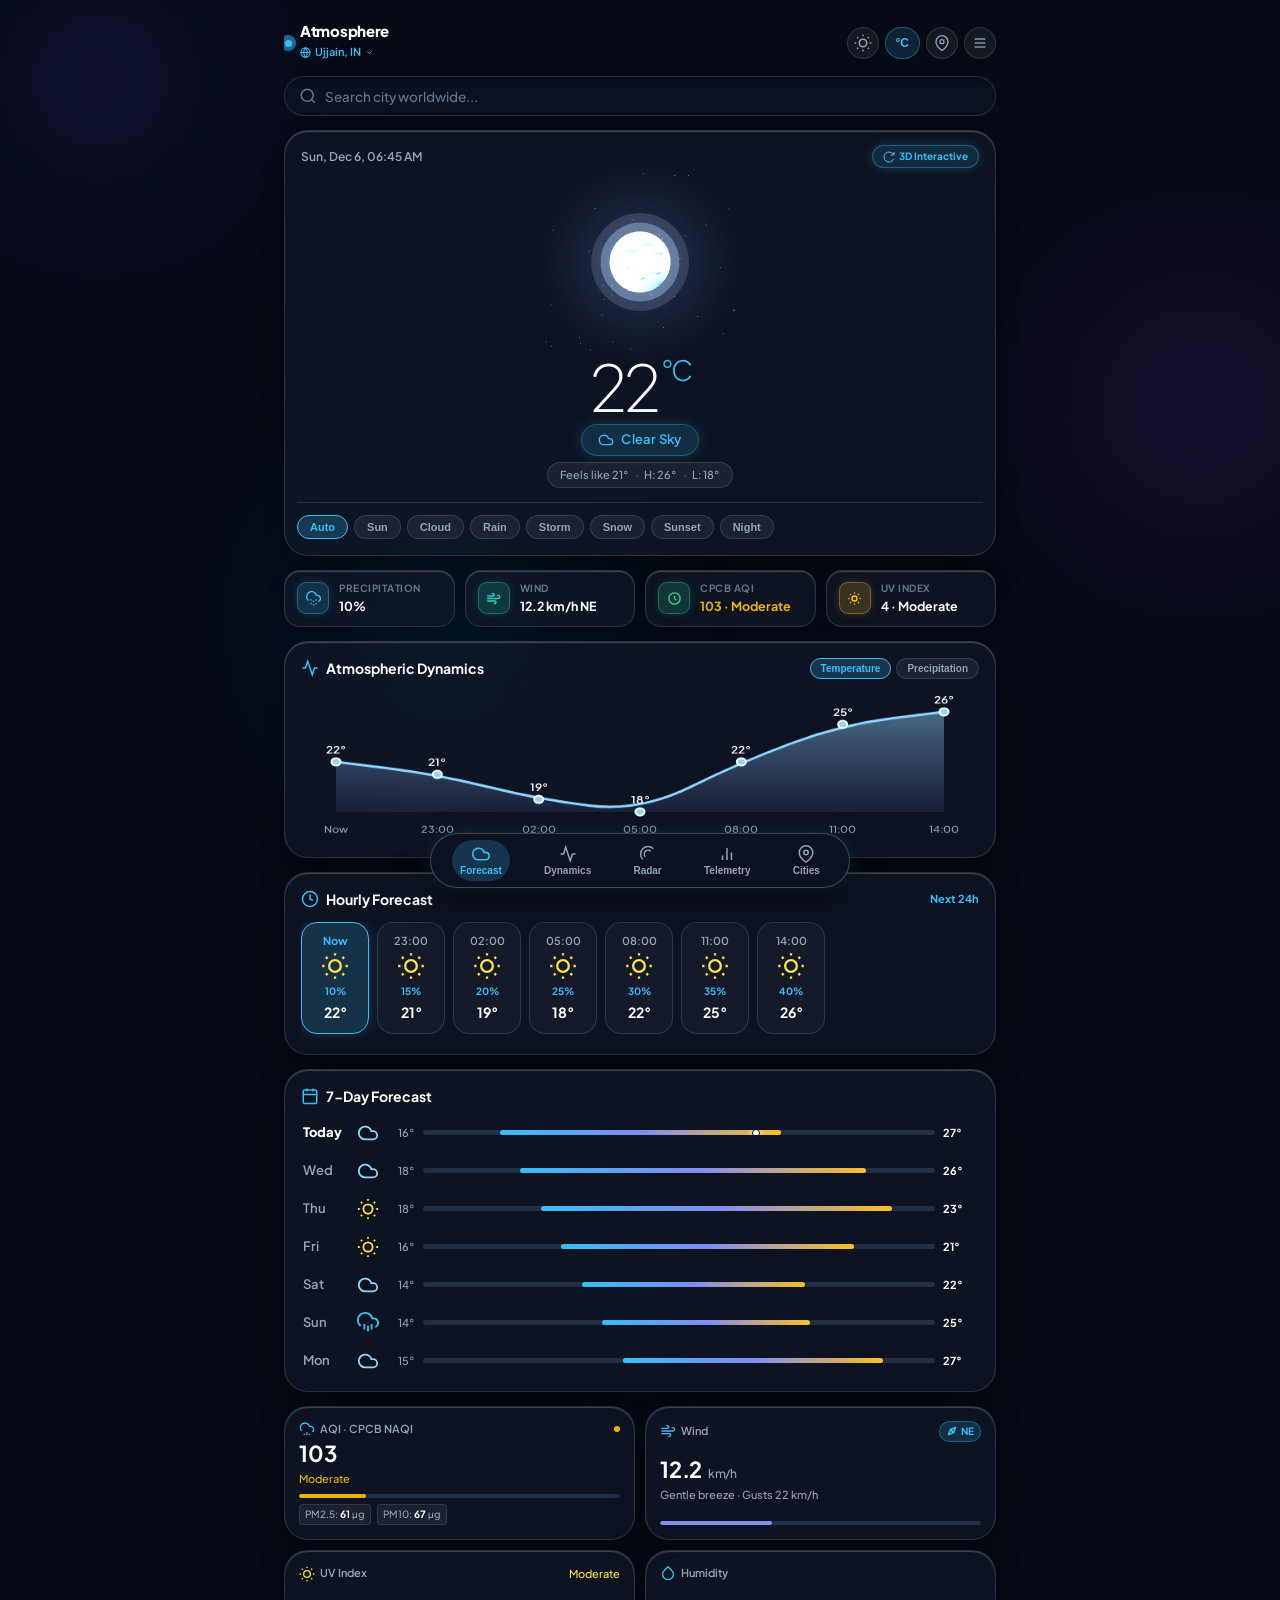
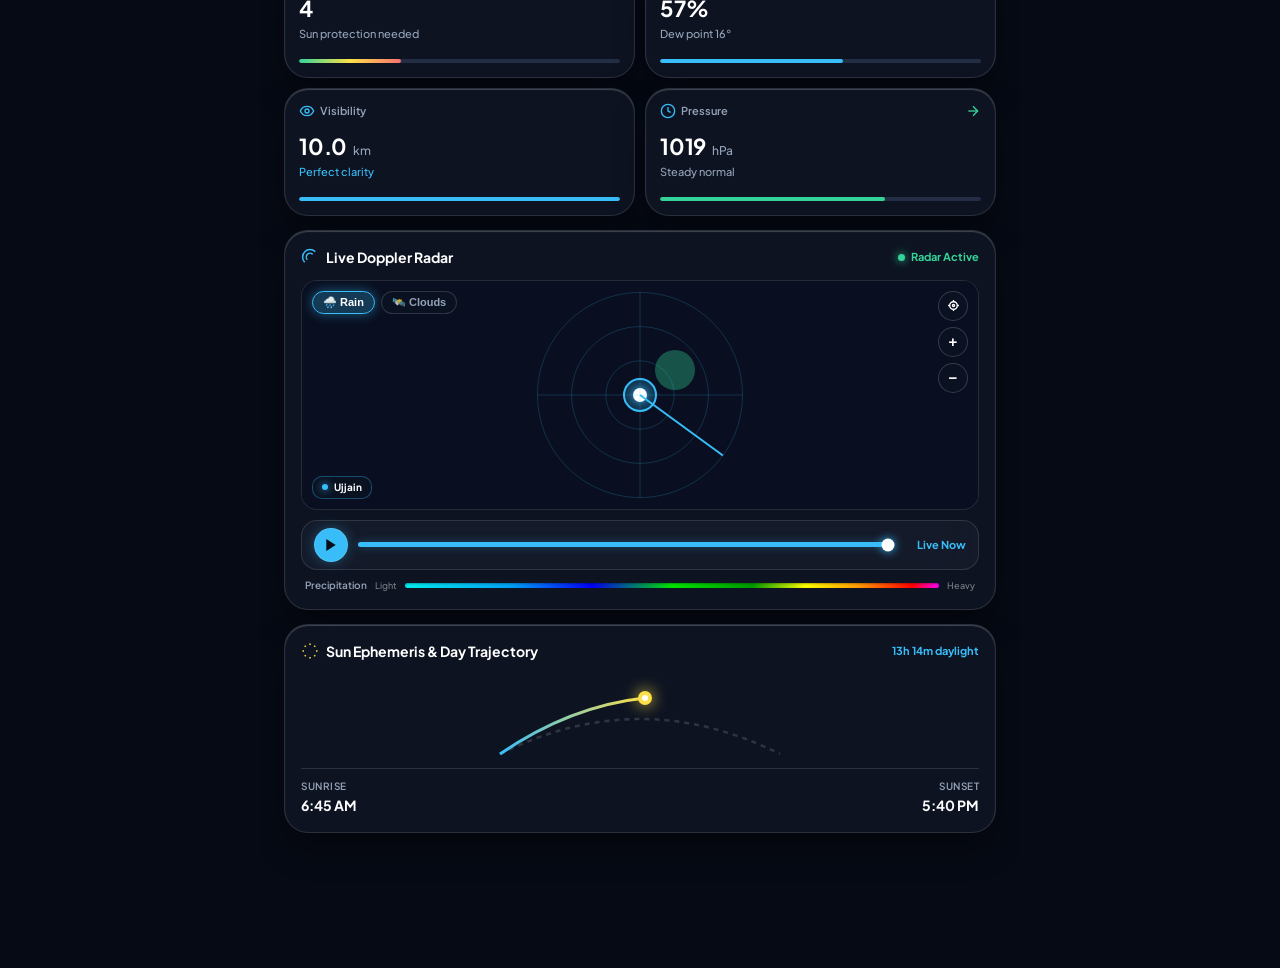
==== commit 170532fa: "feat(redesign): colorful modern UI, advanced 3D weather animation & quick highlights bento (v2.7.0)" ====
--- a/web/index.html
+++ b/web/index.html
@@ -130,6 +130,46 @@
                         <button class="scene-btn" data-condition="snow" data-day="true">Snow</button>
                         <button class="scene-btn" data-condition="sunset" data-day="true" data-sunset="true">Sunset</button>
                         <button class="scene-btn" data-condition="clear" data-day="false">Night</button>
+                    </div>
+                </div>
+            </div>
+
+            <!-- Quick Highlights Bento Strip (At-a-Glance Telemetry) -->
+            <div class="highlights-strip" id="quickHighlightsStrip">
+                <div class="highlight-chip" id="hlRainChip" title="Precipitation Probability">
+                    <div class="highlight-chip-icon rain-icon">
+                        <svg width="15" height="15" viewBox="0 0 24 24" fill="none" stroke="currentColor" stroke-width="2.2"><path d="M20 16.58A5 5 0 0 0 18 7h-1.26A8 8 0 1 0 4 15.25"/><path d="M8 19v2M8 13v2M16 19v2M16 13v2M12 21v2M12 15v2"/></svg>
+                    </div>
+                    <div class="highlight-chip-content">
+                        <span class="highlight-chip-label">Precipitation</span>
+                        <span class="highlight-chip-val" id="tvHlRain">10%</span>
+                    </div>
+                </div>
+                <div class="highlight-chip" id="hlWindChip" title="Wind Velocity & Direction">
+                    <div class="highlight-chip-icon wind-icon">
+                        <svg width="15" height="15" viewBox="0 0 24 24" fill="none" stroke="currentColor" stroke-width="2.2"><path d="M17.7 7.7a2.5 2.5 0 1 1 1.8 4.3H2"/><path d="M9.6 4.6A2 2 0 1 1 11 8H2"/><path d="M12.6 19.4A2 2 0 1 0 14 16H2"/></svg>
+                    </div>
+                    <div class="highlight-chip-content">
+                        <span class="highlight-chip-label">Wind</span>
+                        <span class="highlight-chip-val" id="tvHlWind">14 km/h NW</span>
+                    </div>
+                </div>
+                <div class="highlight-chip" id="hlAqiChip" title="India Official CPCB Air Quality Index">
+                    <div class="highlight-chip-icon aqi-icon">
+                        <svg width="15" height="15" viewBox="0 0 24 24" fill="none" stroke="currentColor" stroke-width="2.2"><circle cx="12" cy="12" r="9"/><path d="M12 8v4l3 3"/></svg>
+                    </div>
+                    <div class="highlight-chip-content">
+                        <span class="highlight-chip-label">CPCB AQI</span>
+                        <span class="highlight-chip-val" id="tvHlAqi">45 · Good</span>
+                    </div>
+                </div>
+                <div class="highlight-chip" id="hlUvChip" title="Ultraviolet Solar Radiation Index">
+                    <div class="highlight-chip-icon uv-icon">
+                        <svg width="15" height="15" viewBox="0 0 24 24" fill="none" stroke="currentColor" stroke-width="2.2"><circle cx="12" cy="12" r="4"/><path d="M12 2v2M12 20v2M4.93 4.93l1.41 1.41M17.66 17.66l1.41 1.41M2 12h2M20 12h2M6.34 17.66l-1.41 1.41M19.07 4.93l-1.41 1.41"/></svg>
+                    </div>
+                    <div class="highlight-chip-content">
+                        <span class="highlight-chip-label">UV Index</span>
+                        <span class="highlight-chip-val" id="tvHlUv">3 · Mod</span>
                     </div>
                 </div>
             </div>
@@ -465,7 +505,7 @@
 
         <div class="system-info-row">
             <span class="system-info-label">Application</span>
-            <span class="system-info-val">Atmosphere 3D v2.2</span>
+            <span class="system-info-val">Atmosphere 3D v2.7.0</span>
         </div>
         <div class="system-info-row">
             <span class="system-info-label">Renderer</span>
--- a/web/css/style.css
+++ b/web/css/style.css
@@ -137,15 +137,79 @@
 }
 
 .aurora-bg.sunset-theme .sphere-1 {
-    background: radial-gradient(circle, rgba(249, 115, 22, 0.7) 0%, transparent 70%);
-}
-
+    background: radial-gradient(circle, rgba(249, 115, 22, 0.75) 0%, transparent 70%);
+}
 .aurora-bg.sunset-theme .sphere-2 {
-    background: radial-gradient(circle, rgba(244, 63, 94, 0.65) 0%, transparent 70%);
-}
-
+    background: radial-gradient(circle, rgba(244, 63, 94, 0.7) 0%, transparent 70%);
+}
 .aurora-bg.sunset-theme .sphere-3 {
-    background: radial-gradient(circle, rgba(168, 85, 247, 0.5) 0%, transparent 70%);
+    background: radial-gradient(circle, rgba(168, 85, 247, 0.55) 0%, transparent 70%);
+}
+
+/* Sunny Golden Hour Atmosphere */
+.aurora-bg.sunny-theme .sphere-1 {
+    background: radial-gradient(circle, rgba(251, 191, 36, 0.75) 0%, transparent 70%);
+}
+.aurora-bg.sunny-theme .sphere-2 {
+    background: radial-gradient(circle, rgba(56, 189, 248, 0.6) 0%, transparent 70%);
+}
+.aurora-bg.sunny-theme .sphere-3 {
+    background: radial-gradient(circle, rgba(245, 158, 11, 0.5) 0%, transparent 70%);
+}
+
+/* Rainy Maritime Cyan Atmosphere */
+.aurora-bg.rain-theme .sphere-1 {
+    background: radial-gradient(circle, rgba(14, 165, 233, 0.75) 0%, transparent 70%);
+}
+.aurora-bg.rain-theme .sphere-2 {
+    background: radial-gradient(circle, rgba(59, 130, 246, 0.65) 0%, transparent 70%);
+}
+.aurora-bg.rain-theme .sphere-3 {
+    background: radial-gradient(circle, rgba(99, 102, 241, 0.5) 0%, transparent 70%);
+}
+
+/* Thunderstorm Electric Violet Atmosphere */
+.aurora-bg.storm-theme .sphere-1 {
+    background: radial-gradient(circle, rgba(139, 92, 246, 0.8) 0%, transparent 70%);
+}
+.aurora-bg.storm-theme .sphere-2 {
+    background: radial-gradient(circle, rgba(99, 102, 241, 0.7) 0%, transparent 70%);
+}
+.aurora-bg.storm-theme .sphere-3 {
+    background: radial-gradient(circle, rgba(56, 189, 248, 0.6) 0%, transparent 70%);
+}
+
+/* Snowy Ice Frost Atmosphere */
+.aurora-bg.snow-theme .sphere-1 {
+    background: radial-gradient(circle, rgba(186, 230, 253, 0.75) 0%, transparent 70%);
+}
+.aurora-bg.snow-theme .sphere-2 {
+    background: radial-gradient(circle, rgba(165, 180, 252, 0.6) 0%, transparent 70%);
+}
+.aurora-bg.snow-theme .sphere-3 {
+    background: radial-gradient(circle, rgba(224, 242, 254, 0.5) 0%, transparent 70%);
+}
+
+/* Night Cosmic Stellar Atmosphere */
+.aurora-bg.night-theme .sphere-1 {
+    background: radial-gradient(circle, rgba(79, 70, 229, 0.75) 0%, transparent 70%);
+}
+.aurora-bg.night-theme .sphere-2 {
+    background: radial-gradient(circle, rgba(147, 51, 234, 0.65) 0%, transparent 70%);
+}
+.aurora-bg.night-theme .sphere-3 {
+    background: radial-gradient(circle, rgba(14, 165, 233, 0.45) 0%, transparent 70%);
+}
+
+/* Cloudy Slate Atmosphere */
+.aurora-bg.cloudy-theme .sphere-1 {
+    background: radial-gradient(circle, rgba(100, 116, 139, 0.7) 0%, transparent 70%);
+}
+.aurora-bg.cloudy-theme .sphere-2 {
+    background: radial-gradient(circle, rgba(56, 189, 248, 0.5) 0%, transparent 70%);
+}
+.aurora-bg.cloudy-theme .sphere-3 {
+    background: radial-gradient(circle, rgba(148, 163, 184, 0.4) 0%, transparent 70%);
 }
 
 @keyframes drift-1 {
@@ -892,6 +956,114 @@
 }
 
 /* ==========================================================================
+   Quick Highlights Bento Strip (Glanceable Key Telemetry)
+   ========================================================================== */
+.highlights-strip {
+    display: grid;
+    grid-template-columns: repeat(2, 1fr);
+    gap: 10px;
+    width: 100%;
+}
+
+@media (min-width: 480px) {
+    .highlights-strip {
+        grid-template-columns: repeat(4, 1fr);
+    }
+}
+
+.highlight-chip {
+    background: rgba(17, 24, 40, 0.72);
+    backdrop-filter: blur(24px);
+    -webkit-backdrop-filter: blur(24px);
+    border: 1px solid var(--border-glass);
+    border-radius: var(--radius-md);
+    padding: 10px 12px;
+    display: flex;
+    align-items: center;
+    gap: 10px;
+    transition: transform 0.2s cubic-bezier(0.16, 1, 0.3, 1), border-color 0.2s ease, box-shadow 0.2s ease;
+    cursor: default;
+    box-shadow: 0 4px 16px -2px rgba(0, 0, 0, 0.3), inset 0 1px 1px 0 var(--border-glass-specular);
+}
+
+.highlight-chip:hover, .highlight-chip:active {
+    transform: translateY(-2px);
+    border-color: rgba(56, 189, 248, 0.45);
+    box-shadow: 0 8px 24px -4px rgba(56, 189, 248, 0.25);
+}
+
+[data-theme="light"] .highlight-chip {
+    background: rgba(255, 255, 255, 0.85);
+    box-shadow: 0 4px 14px -2px rgba(0, 0, 0, 0.06);
+}
+
+.highlight-chip-icon {
+    width: 32px;
+    height: 32px;
+    border-radius: 9px;
+    display: flex;
+    align-items: center;
+    justify-content: center;
+    flex-shrink: 0;
+}
+
+.highlight-chip-icon.rain-icon {
+    background: rgba(56, 189, 248, 0.18);
+    color: #38bdf8;
+    border: 1px solid rgba(56, 189, 248, 0.35);
+    box-shadow: 0 0 10px -2px rgba(56, 189, 248, 0.3);
+}
+
+.highlight-chip-icon.wind-icon {
+    background: rgba(45, 212, 191, 0.18);
+    color: #2dd4bf;
+    border: 1px solid rgba(45, 212, 191, 0.35);
+    box-shadow: 0 0 10px -2px rgba(45, 212, 191, 0.3);
+}
+
+.highlight-chip-icon.aqi-icon {
+    background: rgba(52, 211, 153, 0.18);
+    color: #34d399;
+    border: 1px solid rgba(52, 211, 153, 0.35);
+    box-shadow: 0 0 10px -2px rgba(52, 211, 153, 0.3);
+}
+
+.highlight-chip-icon.uv-icon {
+    background: rgba(251, 191, 36, 0.18);
+    color: #fbbf24;
+    border: 1px solid rgba(251, 191, 36, 0.35);
+    box-shadow: 0 0 10px -2px rgba(251, 191, 36, 0.3);
+}
+
+.highlight-chip-content {
+    display: flex;
+    flex-direction: column;
+    min-width: 0;
+}
+
+.highlight-chip-label {
+    font-size: 10px;
+    font-weight: 700;
+    text-transform: uppercase;
+    letter-spacing: 0.05em;
+    color: var(--text-muted);
+}
+
+.highlight-chip-val {
+    font-size: 12.5px;
+    font-weight: 700;
+    color: var(--text-white);
+    white-space: nowrap;
+    overflow: hidden;
+    text-overflow: ellipsis;
+    margin-top: 1px;
+}
+
+[data-theme="light"] .highlight-chip-val {
+    color: #0f172a;
+}
+
+/* ==========================================================================
    2. Interactive 24-Hour Temperature Curve Chart
    ========================================================================== */
 .chart-card {
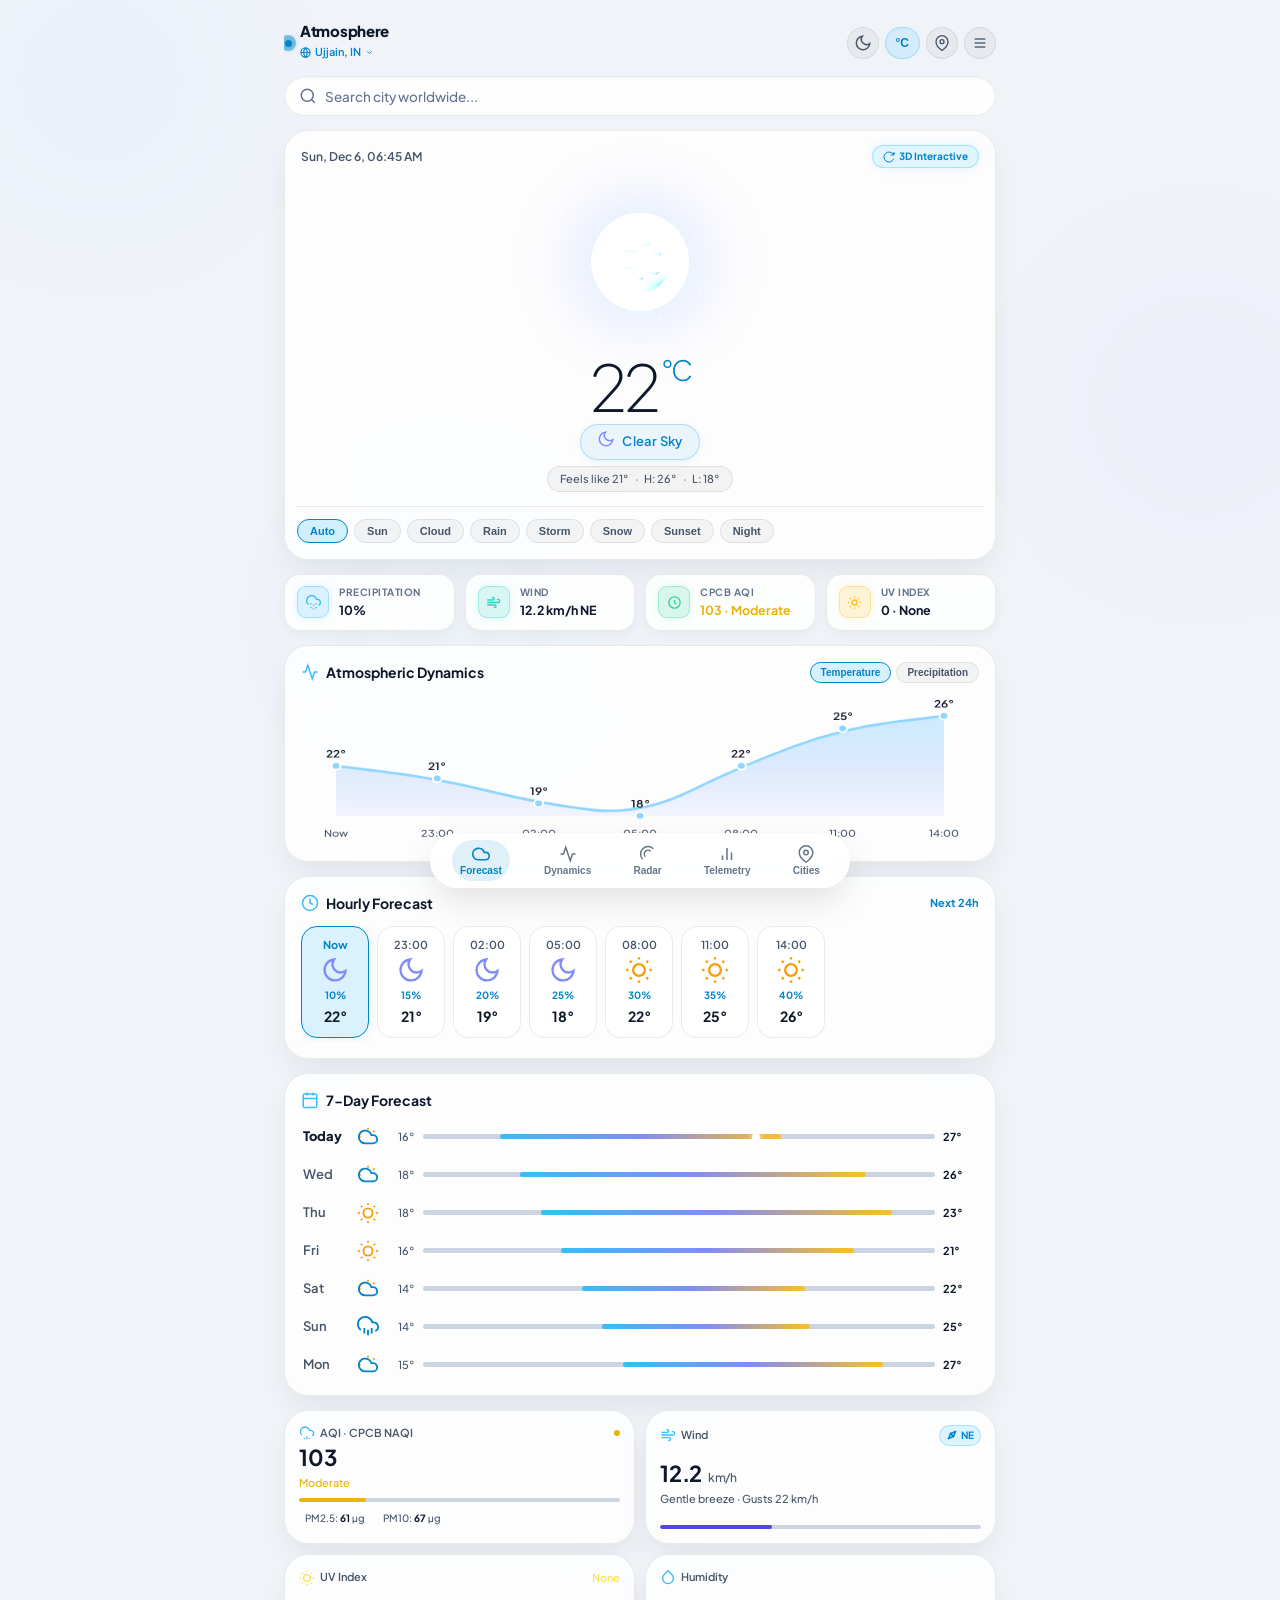
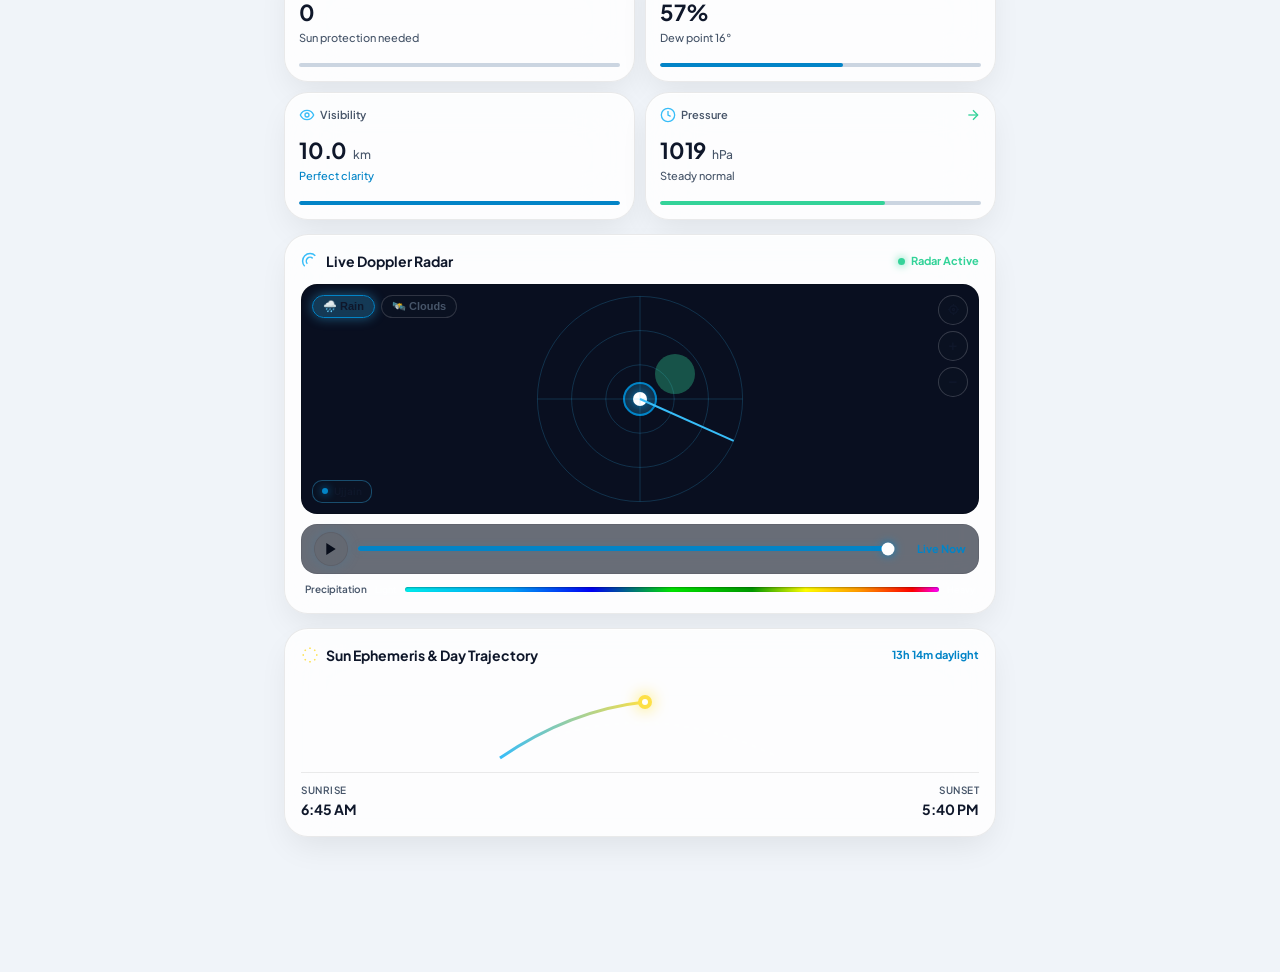
==== commit 5a1a039e: "feat: smart Sun/Moon system, timezone engine, and beautiful light theme primary (v2.8.0) - Smart Sun" ====
--- a/web/index.html
+++ b/web/index.html
@@ -1,5 +1,5 @@
 <!DOCTYPE html>
-<html lang="en">
+<html lang="en" data-theme="light">
 <head>
     <meta charset="UTF-8">
     <meta name="viewport" content="width=device-width, initial-scale=1.0, maximum-scale=1.0, user-scalable=no">
@@ -110,7 +110,7 @@
                     </div>
                     
                     <div class="weather-condition-pill">
-                        <svg width="16" height="16" viewBox="0 0 24 24" fill="none" stroke="currentColor" stroke-width="2"><path d="M17.5 19H9a7 7 0 1 1 6.71-9h1.79a4.5 4.5 0 1 1 0 9Z"/></svg>
+                        <span id="tvConditionIcon"><svg width="16" height="16" viewBox="0 0 24 24" fill="none" stroke="currentColor" stroke-width="2"><circle cx="12" cy="12" r="5"/><path d="M12 1v2M12 21v2M4.22 4.22l1.42 1.42M18.36 18.36l1.42 1.42M1 12h2M21 12h2M4.22 19.78l1.42-1.42M18.36 5.64l1.42-1.42"/></svg></span>
                         <span id="tvConditionText">Partly Cloudy</span>
                     </div>
 
@@ -122,7 +122,7 @@
                 <!-- Sleek 3D Environment Preset Switcher Strip -->
                 <div class="scene-presets-strip">
                     <div class="scene-controls-toolbar">
-                        <button class="scene-btn active" data-condition="partly_cloudy" data-day="true">Auto</button>
+                        <button class="scene-btn active" data-condition="auto">Auto</button>
                         <button class="scene-btn" data-condition="clear" data-day="true">Sun</button>
                         <button class="scene-btn" data-condition="cloudy" data-day="true">Cloud</button>
                         <button class="scene-btn" data-condition="rain" data-day="true">Rain</button>
--- a/web/css/style.css
+++ b/web/css/style.css
@@ -39,10 +39,10 @@
     --transition-smooth: all 0.25s cubic-bezier(0.16, 1, 0.3, 1);
 }
 
-/* Light Theme Variables */
+/* Light Theme Variables (Primary Visual Experience) */
 [data-theme="light"] {
-    --surface-lowest: #f1f5f9;
-    --surface: #f8fafc;
+    --surface-lowest: #f0f4f9;
+    --surface: #ffffff;
     --surface-container: #ffffff;
     --surface-high: #e2e8f0;
     --surface-highest: #cbd5e1;
@@ -50,16 +50,16 @@
     --primary-cyan: #0284c7;
     --primary-light: #0369a1;
     --primary-container: #e0f2fe;
-    --primary-glow: rgba(2, 132, 199, 0.2);
+    --primary-glow: rgba(2, 132, 199, 0.18);
 
     --secondary-indigo: #4f46e5;
-    --secondary-glow: rgba(79, 70, 229, 0.15);
+    --secondary-glow: rgba(79, 70, 229, 0.12);
 
     --text-white: #0f172a;
     --text-variant: #475569;
-    --text-muted: #94a3b8;
+    --text-muted: #64748b;
     --border-glass: rgba(0, 0, 0, 0.08);
-    --border-glass-specular: rgba(0, 0, 0, 0.14);
+    --border-glass-specular: rgba(255, 255, 255, 0.95);
 }
 
 /* Base Document Reset */
@@ -210,6 +210,56 @@
 }
 .aurora-bg.cloudy-theme .sphere-3 {
     background: radial-gradient(circle, rgba(148, 163, 184, 0.4) 0%, transparent 70%);
+}
+
+/* Light Theme Soft Atmospheric Aurora */
+[data-theme="light"] .aurora-bg {
+    opacity: 0.85;
+}
+
+[data-theme="light"] .aurora-sphere {
+    opacity: 0.35;
+    filter: blur(120px);
+}
+
+[data-theme="light"] .aurora-bg.sunny-theme .sphere-1 {
+    background: radial-gradient(circle, rgba(251, 191, 36, 0.45) 0%, transparent 70%);
+}
+[data-theme="light"] .aurora-bg.sunny-theme .sphere-2 {
+    background: radial-gradient(circle, rgba(56, 189, 248, 0.35) 0%, transparent 70%);
+}
+[data-theme="light"] .aurora-bg.sunny-theme .sphere-3 {
+    background: radial-gradient(circle, rgba(245, 158, 11, 0.25) 0%, transparent 70%);
+}
+
+[data-theme="light"] .aurora-bg.night-theme .sphere-1 {
+    background: radial-gradient(circle, rgba(99, 102, 241, 0.35) 0%, transparent 70%);
+}
+[data-theme="light"] .aurora-bg.night-theme .sphere-2 {
+    background: radial-gradient(circle, rgba(147, 51, 234, 0.28) 0%, transparent 70%);
+}
+[data-theme="light"] .aurora-bg.night-theme .sphere-3 {
+    background: radial-gradient(circle, rgba(14, 165, 233, 0.2) 0%, transparent 70%);
+}
+
+[data-theme="light"] .aurora-bg.rain-theme .sphere-1 {
+    background: radial-gradient(circle, rgba(14, 165, 233, 0.4) 0%, transparent 70%);
+}
+[data-theme="light"] .aurora-bg.rain-theme .sphere-2 {
+    background: radial-gradient(circle, rgba(59, 130, 246, 0.3) 0%, transparent 70%);
+}
+[data-theme="light"] .aurora-bg.rain-theme .sphere-3 {
+    background: radial-gradient(circle, rgba(99, 102, 241, 0.2) 0%, transparent 70%);
+}
+
+[data-theme="light"] .aurora-bg.sunset-theme .sphere-1 {
+    background: radial-gradient(circle, rgba(249, 115, 22, 0.45) 0%, transparent 70%);
+}
+[data-theme="light"] .aurora-bg.sunset-theme .sphere-2 {
+    background: radial-gradient(circle, rgba(244, 63, 94, 0.35) 0%, transparent 70%);
+}
+[data-theme="light"] .aurora-bg.sunset-theme .sphere-3 {
+    background: radial-gradient(circle, rgba(168, 85, 247, 0.25) 0%, transparent 70%);
 }
 
 @keyframes drift-1 {
@@ -887,6 +937,21 @@
     box-shadow: 0 0 16px -2px rgba(56, 189, 248, 0.25);
 }
 
+[data-theme="light"] .temperature-display {
+    color: #0f172a;
+}
+
+[data-theme="light"] .temp-unit-symbol {
+    color: #0284c7;
+}
+
+[data-theme="light"] .weather-condition-pill {
+    background: rgba(2, 132, 199, 0.08);
+    border-color: rgba(2, 132, 199, 0.22);
+    color: #0284c7;
+    box-shadow: 0 2px 10px -2px rgba(2, 132, 199, 0.15);
+}
+
 .high-low-capsule {
     margin-top: 6px;
     padding: 4px 12px;
@@ -1845,6 +1910,19 @@
     transform: scale(1.1);
 }
 
+[data-theme="light"] .dock-btn {
+    color: #64748b;
+}
+
+[data-theme="light"] .dock-btn:hover {
+    color: #0284c7;
+}
+
+[data-theme="light"] .dock-btn.active {
+    background: rgba(2, 132, 199, 0.12);
+    color: #0284c7;
+}
+
 /* ==========================================================================
    Modals, Drawers & Saved Locations
    ========================================================================== */
